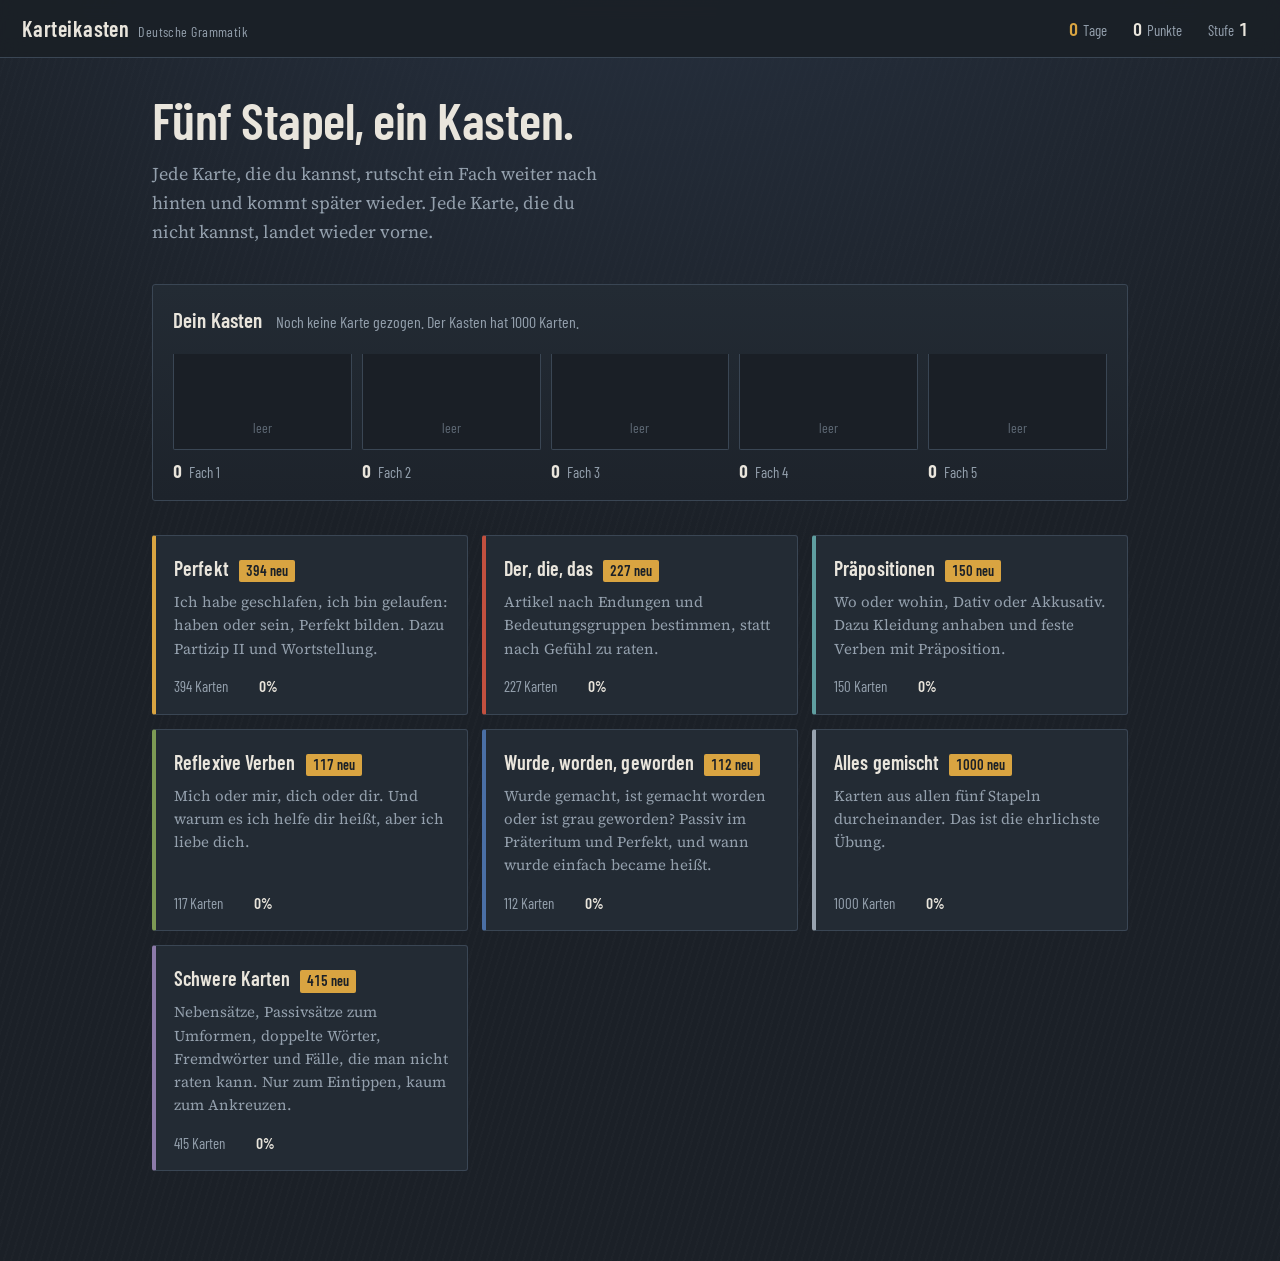
==== index.html @ 1f847bd4 "Notizen zu Karten und Stapeln, Kopfleiste passt auf das Handy" ====
<!DOCTYPE html>
<html lang="de">
<head>
<meta charset="utf-8">
<meta name="viewport" content="width=device-width, initial-scale=1, viewport-fit=cover">
<title>Karteikasten - Deutsche Grammatik üben</title>
<meta name="robots" content="noindex, nofollow">
<meta name="description" content="Perfekt mit haben und sein, der/die/das, Präpositionen und reflexive Verben üben. Mit Karteikasten-System und Fortschritt.">
<link rel="preconnect" href="https://fonts.googleapis.com">
<link rel="preconnect" href="https://fonts.gstatic.com" crossorigin>
<link href="https://fonts.googleapis.com/css2?family=Barlow+Condensed:wght@400;500;600&family=Source+Serif+4:ital,opsz,wght@0,8..60,400;0,8..60,600;1,8..60,400&display=swap" rel="stylesheet">
<style>
:root{
  --schiefer:#1B2027;
  --schiefer-2:#232B34;
  --schiefer-3:#2E3946;
  --linie:#3A4654;
  --kreide:#E9E5DC;
  --kreide-leise:#94A0AD;
  --papier:#F4EFE3;
  --papier-2:#E6DDC9;
  --papier-3:#D6CAB0;
  --tinte:#22262B;
  --tinte-leise:#6E6355;
  --rand:#C2503F;
  --messing:#D9A441;
  --der:#3E7BD6;
  --die:#C8437A;
  --das:#2E9E76;
  --schrift-ui:"Barlow Condensed","Roboto Condensed","Arial Narrow",sans-serif;
  --schrift-text:"Source Serif 4","Iowan Old Style","Georgia",serif;
  --rail:58px;
}
*,*::before,*::after{box-sizing:border-box}
html,body{margin:0;padding:0}
html{-webkit-text-size-adjust:100%}
body{
  background:var(--schiefer);
  background-image:
    radial-gradient(120% 90% at 50% -10%, #273140 0%, transparent 60%),
    repeating-linear-gradient(107deg, rgba(255,255,255,.012) 0 2px, transparent 2px 7px);
  color:var(--kreide);
  font-family:var(--schrift-ui);
  font-size:17px;
  line-height:1.45;
  min-height:100vh;
  min-height:100dvh;
  -webkit-font-smoothing:antialiased;
}
h1,h2,h3{font-weight:600;letter-spacing:.005em;margin:0}
button{font:inherit;color:inherit;background:none;border:none;cursor:pointer}
:focus-visible{outline:2px solid var(--messing);outline-offset:3px;border-radius:2px}
.nur-screenreader{position:absolute;width:1px;height:1px;overflow:hidden;clip:rect(0 0 0 0);white-space:nowrap}

/* ---------- Oberleiste ---------- */
.leiste{
  position:sticky;top:0;z-index:30;
  height:var(--rail);
  display:flex;align-items:center;gap:18px;
  padding:0 22px;
  background:rgba(27,32,39,.92);
  backdrop-filter:blur(10px);
  border-bottom:1px solid var(--linie);
}
.marke{
  font-size:22px;font-weight:600;letter-spacing:.02em;
  display:flex;align-items:baseline;gap:9px;margin-right:auto;
}
.marke b{font-weight:600}
.marke span{font-size:14px;color:var(--kreide-leise);font-weight:400}
.werte{display:flex;align-items:center;gap:6px}
.wert{
  display:flex;align-items:baseline;gap:5px;
  padding:4px 10px;border-radius:2px;
  font-size:15px;color:var(--kreide-leise);
  white-space:nowrap;
}
.wert b{font-size:19px;font-weight:600;color:var(--kreide);font-variant-numeric:tabular-nums}
.wert.flamme b{color:var(--messing)}
.zurueck{
  font-size:16px;color:var(--kreide-leise);padding:6px 10px;border:1px solid var(--linie);border-radius:2px;
}
.zurueck:hover{color:var(--kreide);border-color:var(--kreide-leise)}

/* ---------- Grundraster ---------- */
.buehne{max-width:1020px;margin:0 auto;padding:34px 22px 90px}
[hidden]{display:none !important}

/* ---------- Startseite ---------- */
.aufmacher{margin-bottom:38px;max-width:56ch}
.aufmacher h1{font-size:clamp(34px,5.5vw,52px);line-height:1.04;letter-spacing:-.01em}
.aufmacher p{
  font-family:var(--schrift-text);font-size:18px;line-height:1.6;
  color:var(--kreide-leise);margin:14px 0 0;
}

/* Der Kasten mit fünf Fächern */
.kasten{
  border:1px solid var(--linie);
  border-radius:3px;
  background:linear-gradient(180deg,var(--schiefer-2),#1D232B);
  padding:20px 20px 16px;
  margin-bottom:34px;
}
.kasten-kopf{display:flex;align-items:baseline;gap:14px;flex-wrap:wrap;margin-bottom:18px}
.kasten-kopf h2{font-size:21px}
.kasten-kopf p{margin:0;font-size:16px;color:var(--kreide-leise)}
.kasten-kopf em{font-style:normal;color:var(--messing);font-weight:600}
.faecher{display:grid;grid-template-columns:repeat(5,1fr);gap:10px;align-items:end}
.fach{display:flex;flex-direction:column;gap:8px}
.stapel{
  height:96px;
  display:flex;flex-direction:column;justify-content:flex-end;gap:3px;
  padding:5px 4px;
  background:#1A1F26;
  border:1px solid var(--linie);
  border-top:none;
  border-radius:0 0 2px 2px;
  overflow:hidden;
}
.blatt{height:4px;border-radius:1px;background:var(--papier-3);opacity:.85}
.blatt:first-child{opacity:1;height:5px}
.fach:nth-child(1) .blatt{background:#8C93A0}
.fach:nth-child(2) .blatt{background:#A7A79C}
.fach:nth-child(3) .blatt{background:#C3BCA4}
.fach:nth-child(4) .blatt{background:#DCCFAC}
.fach:nth-child(5) .blatt{background:var(--messing)}
.fach-schild{display:flex;align-items:baseline;gap:7px;font-size:15px;color:var(--kreide-leise)}
.fach-schild b{font-size:18px;color:var(--kreide);font-variant-numeric:tabular-nums}
.fach-leer{font-size:14px;color:#5E6975;text-align:center;padding-bottom:6px}

/* Stapel / Decks */
.stapel-liste{display:grid;grid-template-columns:repeat(auto-fit,minmax(268px,1fr));gap:14px}
.deck{
  position:relative;
  display:flex;flex-direction:column;
  text-align:left;
  padding:18px 18px 16px;
  background:var(--schiefer-2);
  border:1px solid var(--linie);
  border-left:4px solid var(--reiter,var(--kreide-leise));
  border-radius:3px;
  transition:background .12s,border-color .12s;
}
.deck:hover{background:var(--schiefer-3)}
.deck-kopf{display:flex;align-items:baseline;justify-content:space-between;gap:10px}
.deck h3{font-size:20px}
.deck-faellig{
  font-size:14px;font-weight:600;color:var(--schiefer);
  background:var(--messing);border-radius:2px;padding:1px 7px;
  font-variant-numeric:tabular-nums;
}
.deck-faellig.ruhig{background:none;color:var(--kreide-leise);padding:1px 0;font-weight:400}
.deck p{
  margin:7px 0 16px;font-family:var(--schrift-text);font-size:15px;line-height:1.55;
  color:var(--kreide-leise);
}
.deck-fuss{display:flex;align-items:center;gap:11px;margin-top:auto;font-size:15px;color:var(--kreide-leise)}
.balken{flex:1;height:5px;background:#161B21;border-radius:3px;overflow:hidden}
.balken i{display:block;height:100%;background:var(--reiter,var(--messing));border-radius:3px;transition:width .4s ease}
.deck-fuss b{font-variant-numeric:tabular-nums;color:var(--kreide);font-weight:600;min-width:4ch;text-align:right}

/* ---------- Runde: Karte ---------- */
.runde{max-width:760px;margin:0 auto}
.runde-kopf{display:flex;align-items:center;gap:14px;margin-bottom:22px}
.runde-kopf .balken{height:6px}
.runde-zaehler{font-size:16px;color:var(--kreide-leise);font-variant-numeric:tabular-nums;white-space:nowrap}
.kartenfeld{position:relative;padding:6px 0 8px}
.kartenfeld::before,.kartenfeld::after{
  content:"";position:absolute;left:14px;right:14px;
  background:var(--papier-2);border-radius:3px;
}
.kartenfeld::before{top:0;bottom:0;transform:rotate(1.15deg);opacity:.45;
  box-shadow:0 8px 20px rgba(8,11,15,.45)}
.kartenfeld::after{top:0;bottom:0;transform:rotate(-.7deg);opacity:.7;
  box-shadow:0 8px 20px rgba(8,11,15,.4)}

.karte{
  position:relative;z-index:2;
  background:
    linear-gradient(180deg,#F7F3E9,var(--papier) 22%,#EFE9DA);
  color:var(--tinte);
  border-radius:3px;
  padding:30px 32px 28px 40px;
  box-shadow:0 1px 0 #FCFAF4 inset, 0 14px 34px rgba(8,11,15,.55), 0 3px 8px rgba(8,11,15,.4);
  min-height:268px;
  display:flex;flex-direction:column;
}
.karte::before{
  content:"";position:absolute;top:0;bottom:0;left:24px;width:1px;
  background:var(--rand);opacity:.55;
}
.karte-reiter{
  display:flex;align-items:center;gap:9px;
  font-size:14px;color:var(--tinte-leise);
  margin-bottom:16px;
}
.karte-reiter .punkt{width:7px;height:7px;border-radius:50%;background:var(--reiter,var(--tinte-leise))}
.karte-reiter .fach-zeiger{margin-left:auto;font-variant-numeric:tabular-nums}
.schwer-marke{
  font-family:var(--schrift-ui);font-size:11px;letter-spacing:.09em;text-transform:uppercase;
  padding:1px 6px;border:1px solid var(--tinte-leise);border-radius:3px;
  color:var(--tinte-leise);line-height:1.3;
}

.frage{
  font-family:var(--schrift-text);
  font-size:clamp(22px,3.3vw,30px);
  line-height:1.42;
  margin:0 0 6px;
  font-weight:400;
  color:var(--tinte);
}
.frage .luecke{
  display:inline-block;min-width:3.4em;
  border-bottom:2px solid var(--rand);
  margin:0 .12em;vertical-align:baseline;
}
.frage em{font-style:italic;color:#9A4436}
.frage .plus{color:var(--tinte-leise);margin:0 .25em;font-weight:300}
.frage .zusatz{display:block;font-size:.55em;font-style:italic;color:var(--tinte-leise);margin-top:2px}
.anweisung{
  font-size:15px;color:var(--tinte-leise);margin:0 0 20px;
}

/* Antworten */
.antworten{display:flex;flex-wrap:wrap;gap:10px;margin-top:auto}
.antworten.zweispaltig{display:grid;grid-template-columns:repeat(auto-fit,minmax(150px,1fr))}
.wahl{
  position:relative;
  display:flex;align-items:center;gap:10px;
  padding:12px 16px;
  font-family:var(--schrift-text);font-size:19px;
  color:var(--tinte);
  background:#FBF8F0;
  border:1.5px solid var(--papier-3);
  border-radius:2px;
  text-align:left;
  transition:background .11s,border-color .11s,transform .11s;
}
.wahl:hover:not(:disabled){background:#fff;border-color:var(--tinte-leise)}
.wahl:disabled{cursor:default}
.wahl kbd{
  font-family:var(--schrift-ui);font-size:13px;
  color:var(--tinte-leise);background:var(--papier-2);
  border-radius:2px;padding:1px 6px;min-width:19px;text-align:center;
}
.wahl.geschlecht{border-left-width:5px;border-left-color:var(--g)}
.wahl.gewaehlt{border-color:var(--tinte);background:#fff}
.wahl.richtig{border-color:var(--das);background:#E7F4EE}
.wahl.falsch{border-color:var(--rand);background:#F9E9E5}
.wahl .marker{margin-left:auto;font-size:15px;font-weight:600;font-family:var(--schrift-ui)}
.antworten .wahl.geschlecht{border-left-color:var(--g)}
.wahl.richtig .marker{color:#1F7A57}
.wahl.falsch .marker{color:#A63A29}

/* Eingabefeld */
.eingabe-zeile{display:flex;gap:10px;flex-wrap:wrap;margin-top:auto}
.eingabe{
  flex:1;min-width:190px;
  font-family:var(--schrift-text);font-size:21px;
  color:var(--tinte);
  background:#FBF8F0;
  border:1.5px solid var(--papier-3);
  border-bottom:2px solid var(--tinte-leise);
  border-radius:2px;
  padding:11px 14px;
}
.eingabe::placeholder{color:#A9A091}
.eingabe:focus{outline:none;border-color:var(--tinte);background:#fff}
.eingabe.richtig{border-color:var(--das);background:#E7F4EE}
.eingabe.falsch{border-color:var(--rand);background:#F9E9E5}
.umlaute{display:flex;gap:6px;margin-top:12px}
.umlaute button{
  font-family:var(--schrift-text);font-size:17px;
  padding:5px 11px;border:1px solid var(--papier-3);border-radius:2px;
  background:#FBF8F0;color:var(--tinte-leise);
}
.umlaute button:hover{color:var(--tinte);border-color:var(--tinte-leise)}

/* Satzbau */
.bauplatz{
  min-height:62px;
  display:flex;flex-wrap:wrap;gap:8px;align-content:flex-start;
  padding:12px;margin-bottom:14px;
  border:1.5px dashed var(--papier-3);border-radius:2px;
  background:rgba(255,255,255,.4);
}
.bauplatz:empty::before{
  content:"Wörter hier anordnen";color:#A9A091;font-size:15px;font-family:var(--schrift-ui);
}
.vorrat{display:flex;flex-wrap:wrap;gap:8px}
.wortchip{
  font-family:var(--schrift-text);font-size:19px;
  padding:7px 13px;
  background:#FBF8F0;border:1.5px solid var(--papier-3);border-radius:2px;
  color:var(--tinte);
  transition:background .1s,border-color .1s,opacity .1s;
}
.wortchip:hover:not(:disabled){background:#fff;border-color:var(--tinte-leise)}
.wortchip:disabled{opacity:.32;cursor:default}
.bauplatz .wortchip{background:#fff;border-color:var(--tinte-leise)}

/* Rückmeldung */
.rueckmeldung{
  margin-top:16px;padding-top:16px;
  border-top:1px solid var(--papier-3);
}
.rueckmeldung h3{
  font-size:20px;letter-spacing:.01em;margin-bottom:6px;
  display:flex;align-items:center;gap:9px;
}
.rueckmeldung.ja h3{color:#1F7A57}
.rueckmeldung.nein h3{color:#A63A29}
.rueckmeldung p{
  margin:0;font-family:var(--schrift-text);font-size:16px;line-height:1.6;color:#4A4237;
}
.rueckmeldung p+p{margin-top:7px}
.rueckmeldung .loesung{font-size:19px;color:var(--tinte)}
.rueckmeldung .loesung b{font-weight:600;box-shadow:inset 0 -.4em 0 rgba(217,164,65,.35)}
.regel{
  margin-top:12px;padding:11px 14px;
  background:rgba(217,164,65,.14);
  border-left:3px solid var(--messing);
  border-radius:0 2px 2px 0;
  font-family:var(--schrift-text);font-size:15.5px;line-height:1.55;color:#4A4237;
}
.regel b{font-weight:600;color:var(--tinte)}

.karte-fuss{
  display:flex;align-items:center;gap:12px;flex-wrap:wrap;
  margin-top:22px;
}
.knopf{
  padding:11px 22px;border-radius:2px;
  font-size:18px;font-weight:500;letter-spacing:.01em;
  background:var(--tinte);color:var(--papier);
  transition:background .12s;
}
.knopf:hover{background:#3A4048}
.knopf.hell{background:var(--messing);color:#221B0C}
.knopf.hell:hover{background:#E8B554}
.knopf.leise{background:none;color:var(--tinte-leise);border:1px solid var(--papier-3)}
.knopf.leise:hover{background:#FBF8F0;color:var(--tinte)}
.knopf.gross{font-size:19px;padding:13px 26px}
.tastenhinweis{font-size:14px;color:var(--tinte-leise);margin-left:auto}
.tastenhinweis kbd{background:var(--papier-2);border-radius:2px;padding:1px 6px;font-family:var(--schrift-ui)}
@media (max-width:560px){.tastenhinweis{display:none}}

/* Rundenbilanz */
.bilanz{text-align:left}
.bilanz .zahl{
  font-size:clamp(54px,11vw,86px);line-height:.95;font-weight:600;
  font-variant-numeric:tabular-nums;color:var(--tinte);
}
.bilanz .zahl small{font-size:.34em;color:var(--tinte-leise);font-weight:400;margin-left:6px}
.bilanz-zeilen{margin:20px 0 0;padding:0;list-style:none;font-size:16px}
.bilanz-zeilen li{
  display:flex;justify-content:space-between;gap:12px;
  padding:8px 0;border-bottom:1px solid var(--papier-2);color:var(--tinte-leise);
}
.bilanz-zeilen b{color:var(--tinte);font-variant-numeric:tabular-nums;font-weight:600}

/* ---------- Fortschritt ---------- */
.abschnitt{margin-bottom:38px}
.abschnitt>h2{
  font-size:22px;margin-bottom:4px;
}
.abschnitt>p.unter{
  margin:0 0 18px;font-size:16px;color:var(--kreide-leise);font-family:var(--schrift-text);
}
.thema-liste{display:flex;flex-direction:column;gap:2px}
.thema{
  display:grid;grid-template-columns:1fr 2fr auto;align-items:center;gap:16px;
  padding:14px 2px;border-bottom:1px solid var(--linie);
}
.thema-name{font-size:18px;display:flex;align-items:center;gap:9px}
.thema-name .punkt{width:8px;height:8px;border-radius:50%;background:var(--reiter)}
.thema-zahl{font-size:15px;color:var(--kreide-leise);font-variant-numeric:tabular-nums;text-align:right;white-space:nowrap}
.thema-zahl b{color:var(--kreide);font-size:18px;font-weight:600}
@media (max-width:640px){
  .thema{grid-template-columns:1fr auto;gap:8px 12px}
  .thema .balken{grid-column:1/-1;order:3}
}

.kalender{display:flex;gap:4px;flex-wrap:wrap;max-width:540px}
.woche{display:flex;flex-direction:column;gap:4px}
.tag{
  width:15px;height:15px;border-radius:2px;
  background:#20262E;border:1px solid #2B333D;
}
.tag.s1{background:#5C4A24;border-color:#6B5729}
.tag.s2{background:#9C7B2F;border-color:#AD8934}
.tag.s3{background:var(--messing);border-color:#E4B355}
.tag.heute{box-shadow:0 0 0 2px var(--kreide)}
.kalender-legende{display:flex;align-items:center;gap:8px;margin-top:14px;font-size:14px;color:var(--kreide-leise)}
.kalender-legende .tag{width:12px;height:12px}

.abzeichen{display:grid;grid-template-columns:repeat(auto-fill,minmax(210px,1fr));gap:12px}
.abzeichen article{
  padding:14px 16px;border:1px solid var(--linie);border-radius:3px;
  background:var(--schiefer-2);opacity:.4;
}
.abzeichen article.hat{opacity:1;border-color:var(--messing);background:rgba(217,164,65,.09)}
.abzeichen h3{font-size:17px;margin-bottom:3px}
.abzeichen article.hat h3{color:var(--messing)}
.abzeichen p{margin:0;font-size:15px;color:var(--kreide-leise);font-family:var(--schrift-text);line-height:1.5}

.werkzeuge{display:flex;gap:10px;flex-wrap:wrap}
.dunkelknopf{
  padding:10px 18px;border:1px solid var(--linie);border-radius:2px;
  font-size:17px;color:var(--kreide-leise);background:var(--schiefer-2);
  transition:color .12s,border-color .12s;
}
.dunkelknopf:hover{color:var(--kreide);border-color:var(--kreide-leise)}
.dunkelknopf.warnung:hover{color:#E98776;border-color:#8C4437}
.hinweiszeile{margin:12px 0 0;font-size:15px;color:var(--kreide-leise);font-family:var(--schrift-text)}
.hinweiszeile[data-ton="gut"]{color:var(--messing)}

/* Aufsteiger-Meldung */
.meldung{
  position:fixed;left:50%;bottom:26px;transform:translateX(-50%);
  z-index:50;
  display:flex;align-items:center;gap:12px;
  padding:12px 20px;
  background:var(--messing);color:#221B0C;
  border-radius:3px;font-size:17px;font-weight:500;
  box-shadow:0 10px 30px rgba(0,0,0,.5);
  animation:auftauchen .28s cubic-bezier(.2,.9,.3,1.2);
  max-width:calc(100vw - 32px);
}
@keyframes auftauchen{from{opacity:0;transform:translate(-50%,14px)}to{opacity:1;transform:translate(-50%,0)}}

/* Bewegung der Karte */
@keyframes karte-rein{
  from{opacity:0;transform:translateY(16px) rotate(-.8deg)}
  to{opacity:1;transform:none}
}
@keyframes karte-raus{
  to{opacity:0;transform:translateX(-46px) rotate(-2.2deg)}
}
.karte.rein{animation:karte-rein .26s cubic-bezier(.2,.85,.3,1)}
.karte.raus{animation:karte-raus .17s ease-in forwards}

@media (prefers-reduced-motion:reduce){
  *,*::before,*::after{animation-duration:.001ms !important;transition-duration:.001ms !important}
}
/* ---------- Notizen ---------- */
.notiz-block{margin-top:12px}
.notiz-label{display:block;font-size:14px;color:var(--tinte-leise);margin-bottom:5px}
.notiz{
  display:block;width:100%;
  font-family:var(--schrift-text);font-size:17px;line-height:1.45;
  color:var(--tinte);background:#FBF8F0;
  border:1.5px solid var(--papier-3);border-radius:2px;
  padding:9px 12px;resize:vertical;
}
.notiz::placeholder{color:#A9A091}
.notiz:focus{outline:none;border-color:var(--tinte);background:#fff}
.notiz.dunkel{background:var(--schiefer);color:var(--kreide);border-color:var(--linie)}
.notiz.dunkel::placeholder{color:var(--kreide-leise);opacity:.75}
.notiz.dunkel:focus{border-color:var(--kreide-leise);background:var(--schiefer)}
.notiz-liste{display:flex;flex-direction:column;gap:10px}
.notiz-eintrag{
  padding:12px 14px;border:1px solid var(--linie);border-left:4px solid var(--reiter);
  border-radius:3px;background:var(--schiefer-2);
}
.notiz-eintrag .thema-name{margin-bottom:8px}
.notiz-frage{font-family:var(--schrift-text);font-size:17px;line-height:1.45;margin-bottom:8px}
.notiz-frage .plus,.notiz-frage .zusatz{color:var(--kreide-leise)}
.notiz-frage .zusatz{display:inline;font-size:inherit;margin-left:.3em}
.notiz-titel{font-size:17px;margin:20px 0 8px}

@media (pointer:coarse){
  .knopf:focus-visible{outline:none}
}

@media (max-width:620px){
  :root{--rail:52px}
  .leiste{height:auto;min-height:var(--rail);flex-wrap:wrap;gap:4px 12px;padding:6px 12px}
  .marke{font-size:20px}
  .werte{margin-left:auto;gap:2px}
  .zurueck{white-space:nowrap;font-size:14px;padding:5px 8px}
  .buehne{padding:24px 15px 80px}
  .karte{padding:24px 20px 24px 30px}
  .karte::before{left:17px}
  .marke span{display:none}
  .wert{padding:4px 6px;font-size:14px}
  .faecher{gap:6px}
  .stapel{height:74px}
  .fach-schild{font-size:13px;flex-direction:column;align-items:flex-start;gap:0}
}
</style>
</head>
<body>

<header class="leiste">
  <div class="marke"><b>Karteikasten</b><span>Deutsche Grammatik</span></div>
  <div class="werte" id="werte">
    <button class="zurueck" id="knopf-zurueck" hidden>Runde beenden</button>
    <div class="wert flamme" title="Tage in Folge geübt"><b id="w-streak">0</b><span id="w-streak-wort">Tage</span></div>
    <div class="wert" title="Gesammelte Punkte"><b id="w-xp">0</b>Punkte</div>
    <button class="wert" id="knopf-fortschritt" title="Fortschritt ansehen">Stufe <b id="w-stufe">1</b></button>
  </div>
</header>

<main class="buehne">

<!-- ============ Startseite ============ -->
<section id="s-start">
  <div class="aufmacher">
    <h1 id="gruss">Fünf Stapel, ein Kasten.</h1>
    <p id="gruss-text">Jede Karte, die du kannst, rutscht ein Fach weiter nach hinten und kommt später wieder. Jede Karte, die du nicht kannst, landet wieder vorne.</p>
  </div>

  <div class="kasten">
    <div class="kasten-kopf">
      <h2>Dein Kasten</h2>
      <p id="kasten-lage">Noch keine Karte gezogen.</p>
    </div>
    <div class="faecher" id="faecher"></div>
  </div>

  <h2 class="nur-screenreader">Stapel wählen</h2>
  <div class="stapel-liste" id="stapel-liste"></div>
</section>

<!-- ============ Runde ============ -->
<section id="s-runde" hidden>
  <div class="runde">
    <div class="runde-kopf">
      <div class="balken"><i id="runde-balken" style="width:0%"></i></div>
      <div class="runde-zaehler" id="runde-zaehler">1 von 16</div>
    </div>
    <div class="kartenfeld">
      <article class="karte" id="karte" aria-live="polite"></article>
    </div>
  </div>
</section>

<!-- ============ Fortschritt ============ -->
<section id="s-fortschritt" hidden>
  <div class="aufmacher">
    <h1>Fortschritt</h1>
  </div>

  <div class="abschnitt">
    <h2>Stapel</h2>
    <p class="unter">Beherrscht heißt: die Karte liegt in Fach 4 oder 5.</p>
    <div class="thema-liste" id="f-themen"></div>
  </div>

  <div class="abschnitt">
    <h2>Die letzten acht Wochen</h2>
    <p class="unter">Ein Kästchen pro Tag. Je heller, desto mehr Karten.</p>
    <div class="kalender" id="f-kalender"></div>
    <div class="kalender-legende">
      <span>wenig</span>
      <span class="tag"></span><span class="tag s1"></span><span class="tag s2"></span><span class="tag s3"></span>
      <span>viel</span>
    </div>
  </div>

  <div class="abschnitt">
    <h2>Abzeichen</h2>
    <p class="unter" id="f-abzeichen-zahl"></p>
    <div class="abzeichen" id="f-abzeichen"></div>
  </div>

  <div class="abschnitt">
    <h2>Notizen</h2>
    <p class="unter">Zu jedem Stapel eine Notiz. Darunter alle Karten, zu denen du dir etwas aufgeschrieben hast.</p>
    <div class="notiz-liste" id="f-thema-notizen"></div>
    <h3 class="notiz-titel">Karten mit Notizen</h3>
    <p class="unter" id="f-karten-notizen-leer" hidden>Noch keine. Nach einer Antwort kannst du auf der Karte eine Notiz schreiben.</p>
    <div class="notiz-liste" id="f-karten-notizen"></div>
  </div>

  <div class="abschnitt">
    <h2>Daten</h2>
    <p class="unter">Dein Fortschritt liegt nur in diesem Browser. Sichere ihn als Datei, wenn du das Gerät wechselst. Am Handy öffnet sich dafür das Teilen-Menü: dort „In Dateien sichern“ wählen oder die Datei direkt an jemanden schicken.</p>
    <div class="werkzeuge">
      <button class="dunkelknopf" id="k-export">Fortschritt sichern</button>
      <button class="dunkelknopf" id="k-import">Fortschritt laden</button>
      <button class="dunkelknopf warnung" id="k-reset">Alles zurücksetzen</button>
      <input type="file" id="datei-eingabe" accept=".json,application/json" hidden>
    </div>
    <p class="hinweiszeile" id="daten-hinweis" hidden></p>
  </div>
</section>

</main>
<script>
"use strict";

/* =====================================================================
   Inhalt
   ===================================================================== */

/* Perfekt: [Infinitiv, Partizip II, h|s, Person, Satz mit % für das Hilfsverb,
             1 = auch das Partizip abfragen, Hinweis] */
const D_PERFEKT = [
["gehen","gegangen","s","ich","Ich % gestern früh nach Hause gegangen.",1,"gehen zeigt eine Bewegung von A nach B - deshalb sein."],
["laufen","gelaufen","s","ich","Ich % heute zehn Kilometer gelaufen.",1,"Bewegung mit Ziel oder Strecke: sein."],
["fahren","gefahren","s","wir","Wir % mit dem Zug nach Hamburg gefahren.",1,"Ohne Objekt: sein."],
["fahren","gefahren","h","er","Er % den neuen Wagen zum ersten Mal gefahren.",0,"Mit Akkusativobjekt (den Wagen) wird fahren zu haben. Dasselbe gilt für fliegen und schwimmen."],
["fliegen","geflogen","s","sie","Sie % im Juli nach Kanada geflogen.",1,""],
["kommen","gekommen","s","du","Du % viel zu spät gekommen.",1,""],
["ankommen","angekommen","s","er","Der Zug % pünktlich angekommen.",1,""],
["reisen","gereist","s","wir","Wir % im Sommer durch Italien gereist.",0,""],
["schwimmen","geschwommen","s","ich","Ich % jeden Morgen im See geschwommen.",1,""],
["steigen","gestiegen","s","er","Der Preis % schon wieder gestiegen.",1,"Auch ohne echte Bewegung: steigen heißt Zustandswechsel."],
["einsteigen","eingestiegen","s","wir","Wir % vorne eingestiegen.",0,""],
["aussteigen","ausgestiegen","s","ihr","Ihr % eine Station zu früh ausgestiegen.",0,""],
["umsteigen","umgestiegen","s","ich","Ich % in München umgestiegen.",0,""],
["springen","gesprungen","s","er","Er % vom Zehnmeterbrett gesprungen.",1,""],
["rennen","gerannt","s","ich","Ich % bis zur Haltestelle gerannt.",1,"Gemischtes Verb: Vokalwechsel plus -t am Ende."],
["wandern","gewandert","s","wir","Wir % am Wochenende in den Bergen gewandert.",0,""],
["klettern","geklettert","s","sie","Die Kinder % auf den Baum geklettert.",0,""],
["fallen","gefallen","s","er","Das Glas % vom Tisch gefallen.",1,""],
["aufstehen","aufgestanden","s","ich","Ich % heute um sechs aufgestanden.",1,"Zustandswechsel: vom Liegen zum Stehen."],
["einschlafen","eingeschlafen","s","er","Er % vor dem Fernseher eingeschlafen.",1,"Zustandswechsel - aber schlafen allein nimmt haben."],
["aufwachen","aufgewacht","s","ich","Ich % mitten in der Nacht aufgewacht.",0,""],
["wachsen","gewachsen","s","du","Du % im letzten Jahr enorm gewachsen.",1,""],
["sterben","gestorben","s","er","Sein Großvater % im Winter gestorben.",1,""],
["werden","geworden","s","sie","Sie % Ärztin geworden.",1,"werden heißt Zustandswechsel und nimmt immer sein."],
["bleiben","geblieben","s","wir","Wir % noch eine Stunde geblieben.",1,"bleiben ist keine Bewegung, nimmt aber trotzdem sein. Merk dir sein, bleiben, werden als Dreiergruppe."],
["sein","gewesen","s","ich","Ich % noch nie in Wien gewesen.",1,"sein, bleiben, werden: alle drei mit sein."],
["passieren","passiert","s","er","Auf der Autobahn % ein Unfall passiert.",0,"passieren, geschehen, gelingen: Dinge, die von selbst geschehen, nehmen sein."],
["geschehen","geschehen","s","er","Hier % etwas Merkwürdiges geschehen.",1,""],
["gelingen","gelungen","s","er","Der Kuchen % dir wirklich gut gelungen.",1,""],
["begegnen","begegnet","s","ich","Ich % ihm zufällig in der Stadt begegnet.",0,"begegnen nimmt sein und dazu den Dativ: jemandem begegnen."],
["folgen","gefolgt","s","wir","Wir % dem Wegweiser gefolgt.",0,"folgen nimmt sein und den Dativ."],
["umziehen","umgezogen","s","sie","Sie % letzte Woche nach Berlin umgezogen.",1,""],
["verschwinden","verschwunden","s","er","Mein Schlüssel % spurlos verschwunden.",1,""],
["abfahren","abgefahren","s","er","Der Bus % ohne uns abgefahren.",0,""],
["zurückkommen","zurückgekommen","s","ihr","Ihr % viel zu spät zurückgekommen.",0,""],
["spazieren gehen","spazieren gegangen","s","wir","Wir % nach dem Essen spazieren gegangen.",0,""],
["einziehen","eingezogen","s","ich","Ich % im Mai in die neue Wohnung eingezogen.",0,""],
["aufwachsen","aufgewachsen","s","er","Er % auf dem Land aufgewachsen.",1,""],
["gewinnen","gewonnen","h","wir","Wir % das Spiel gewonnen.",1,"Es gibt ein Objekt (das Spiel), also haben."],
["verlieren","verloren","h","ich","Ich % meinen Schlüssel verloren.",1,""],
["essen","gegessen","h","du","Du % schon wieder nichts gegessen.",1,"Doppeltes ge-: ge-gessen."],
["trinken","getrunken","h","wir","Wir % den ganzen Abend Tee getrunken.",1,""],
["lesen","gelesen","h","ich","Ich % das Buch in zwei Tagen gelesen.",1,""],
["schreiben","geschrieben","h","er","Er % ihr einen langen Brief geschrieben.",1,""],
["sehen","gesehen","h","ihr","Ihr % den Film schon gesehen.",1,""],
["sprechen","gesprochen","h","ich","Ich % gestern mit deiner Chefin gesprochen.",1,""],
["denken","gedacht","h","ich","Ich % den ganzen Tag an dich gedacht.",1,"Gemischt: denken, bringen, kennen, wissen enden auf -t, wechseln aber den Stamm."],
["bringen","gebracht","h","sie","Sie % uns den Kuchen gebracht.",1,""],
["kennen","gekannt","h","ich","Ich % ihn schon lange gekannt.",1,""],
["wissen","gewusst","h","du","Du % das die ganze Zeit gewusst.",1,""],
["finden","gefunden","h","wir","Wir % endlich eine Wohnung gefunden.",1,""],
["nehmen","genommen","h","er","Er % den falschen Bus genommen.",1,""],
["geben","gegeben","h","ich","Ich % ihm meine Nummer gegeben.",1,""],
["helfen","geholfen","h","ihr","Ihr % mir sehr geholfen.",1,""],
["treffen","getroffen","h","ich","Ich % sie zufällig im Café getroffen.",1,""],
["singen","gesungen","h","wir","Wir % den ganzen Weg gesungen.",1,""],
["tanzen","getanzt","h","sie","Sie % die ganze Nacht getanzt.",0,"Ohne Ziel: haben. Mit Ziel ginge sein: Sie ist durch den Saal getanzt."],
["schlafen","geschlafen","h","ich","Ich % nur vier Stunden geschlafen.",1,"Schlafen ist ein Zustand, kein Wechsel - deshalb haben. Aber: einschlafen mit sein."],
["sitzen","gesessen","h","wir","Wir % zwei Stunden im Wartezimmer gesessen.",1,"sitzen, liegen, stehen sind Zustände und nehmen im Standarddeutsch Deutschlands haben. In Österreich und Süddeutschland ist ich bin gesessen ebenfalls richtig."],
["liegen","gelegen","h","er","Er % den ganzen Sonntag auf dem Sofa gelegen.",1,"sitzen, liegen, stehen sind Zustände und nehmen im Standarddeutsch Deutschlands haben. In Österreich und Süddeutschland ist ich bin gesessen ebenfalls richtig."],
["stehen","gestanden","h","ich","Ich % eine Ewigkeit in der Schlange gestanden.",1,"sitzen, liegen, stehen sind Zustände und nehmen im Standarddeutsch Deutschlands haben. In Österreich und Süddeutschland ist ich bin gesessen ebenfalls richtig."],
["warten","gewartet","h","du","Du % lange auf mich gewartet.",0,""],
["anrufen","angerufen","h","sie","Sie % heute schon dreimal angerufen.",1,""],
["vergessen","vergessen","h","ich","Ich % deinen Geburtstag vergessen.",1,"Verben mit ver-, be-, ent-, er-, zer- bekommen kein ge-."],
["verstehen","verstanden","h","ihr","Ihr % die Aufgabe nicht verstanden.",1,""],
["beginnen","begonnen","h","er","Der Kurs % pünktlich begonnen.",1,""],
["anfangen","angefangen","h","wir","Wir % gestern mit dem Projekt angefangen.",1,""],
["studieren","studiert","h","sie","Sie % in Leipzig Medizin studiert.",0,"Verben auf -ieren bekommen kein ge-."],
["telefonieren","telefoniert","h","ich","Ich % eine Stunde mit ihr telefoniert.",0,"Kein ge- bei -ieren."],
["bezahlen","bezahlt","h","ich","Ich % die Rechnung schon bezahlt.",0,""],
["besuchen","besucht","h","wir","Wir % am Sonntag meine Eltern besucht.",0,""],
["tragen","getragen","h","er","Er % den schweren Koffer allein getragen.",1,""],
["waschen","gewaschen","h","ich","Ich % das Auto am Samstag gewaschen.",1,""],
["aufräumen","aufgeräumt","h","du","Du % dein Zimmer nie aufgeräumt.",0,"Bei trennbaren Verben steht ge- in der Mitte: auf-ge-räumt."],
["einkaufen","eingekauft","h","ich","Ich % heute Morgen schon eingekauft.",0,""],
["fernsehen","ferngesehen","h","wir","Wir % den ganzen Abend ferngesehen.",0,""],
["arbeiten","gearbeitet","h","sie","Sie % zehn Jahre in derselben Firma gearbeitet.",0,""],
["verlassen","verlassen","h","er","Er % das Haus um sieben verlassen.",1,""],
["ziehen","gezogen","h","ich","Ich % fest an der Tür gezogen.",1,""],
["schließen","geschlossen","h","du","Du % das Fenster nicht geschlossen.",1,""],
["mitnehmen","mitgenommen","h","sie","Sie % den Regenschirm nicht mitgenommen.",1,""],
["verkaufen","verkauft","h","wir","Wir % das alte Auto verkauft.",0,""],
["erklären","erklärt","h","er","Er % mir den Weg zweimal erklärt.",0,""]
];

/* Satzbau-Aufgaben: [richtige Lösung, weitere gültige Lösungen, Hinweis] */
const D_SATZBAU = [
["Ich habe gestern einen Film gesehen.",["Gestern habe ich einen Film gesehen."],"Das Partizip steht ganz am Ende, das Hilfsverb an Position zwei."],
["Wir sind am Wochenende nach München gefahren.",["Am Wochenende sind wir nach München gefahren."],"Zeit vor Ort: am Wochenende, dann nach München."],
["Er ist heute Morgen sehr früh aufgestanden.",["Heute Morgen ist er sehr früh aufgestanden."],""],
["Sie hat mir das Buch zum Geburtstag geschenkt.",[],"Dativ vor Akkusativ: mir vor das Buch."],
["Hast du den Schlüssel schon gefunden?",[],"In der Frage steht das Hilfsverb ganz vorne."],
["Ich bin noch nie in Italien gewesen.",[],""],
["Wir haben das Spiel leider verloren.",["Leider haben wir das Spiel verloren."],""],
["Bist du mit dem Fahrrad gekommen?",[],""]
];

/* Regeln für der/die/das */
const REGELN = {
tag:"Wochentage, Monate und Jahreszeiten sind <b>maskulin</b>: der Montag, der Januar, der Sommer.",
wetter:"Himmelsrichtungen und Wetterwörter sind <b>maskulin</b>: der Norden, der Regen, der Wind.",
er:"Nomen auf <b>-er</b>, die eine Person oder ein Gerät bezeichnen, sind maskulin: der Lehrer, der Computer.",
el:"Viele Geräte und Gegenstände auf <b>-el</b> sind maskulin: der Löffel, der Schlüssel.",
ling:"Nomen auf <b>-ling</b> sind maskulin: der Frühling, der Schmetterling.",
ismus:"Nomen auf <b>-ismus</b> sind maskulin: der Kapitalismus, der Tourismus.",
or:"Nomen auf <b>-or</b> sind maskulin: der Motor, der Doktor.",
ant:"Personenbezeichnungen auf <b>-ant, -ent, -ist</b> sind maskulin: der Student, der Polizist.",
en:"Nomen auf <b>-en</b>, die nicht aus einem Verb kommen, sind meist maskulin: der Garten, der Wagen.",
ig:"Nomen auf <b>-ig</b> und <b>-ich</b> sind maskulin: der Honig, der Teppich.",
stamm:"Nomen, die einfach der Verbstamm ohne Endung sind, sind maskulin: der Sprung, der Schlaf, der Beginn.",
alkohol:"Alkoholische Getränke sind maskulin: der Wein, der Schnaps. Eine Ausnahme: <b>das Bier</b>.",
ausnr:"Endet auf -e, ist aber trotzdem <b>maskulin</b>. Das musst du einzeln merken.",
ung:"Nomen auf <b>-ung</b> sind feminin. Ohne Ausnahme.",
heit:"Nomen auf <b>-heit</b> und <b>-keit</b> sind feminin: die Freiheit, die Möglichkeit.",
schaft:"Nomen auf <b>-schaft</b> sind feminin: die Freundschaft, die Mannschaft.",
ion:"Nomen auf <b>-ion</b> sind feminin: die Nation, die Information.",
taet:"Nomen auf <b>-tät</b> sind feminin: die Universität, die Qualität.",
ik:"Nomen auf <b>-ik</b> sind feminin: die Musik, die Politik.",
ur:"Nomen auf <b>-ur</b> sind feminin: die Natur, die Kultur.",
enz:"Nomen auf <b>-anz</b> und <b>-enz</b> sind feminin: die Distanz, die Konferenz.",
ei:"Nomen auf <b>-ei</b> sind feminin: die Bäckerei, die Polizei.",
in:"Die Endung <b>-in</b> macht die weibliche Form: die Lehrerin, die Ärztin.",
e:"Nomen auf <b>-e</b> sind zu etwa 90 % feminin: die Blume, die Lampe, die Straße.",
baum:"Bäume und Blumen sind feminin: die Tanne, die Eiche, die Rose. Aber: der Baum.",
ausner:"Endet auf -er, ist aber <b>feminin</b>. Eine Ausnahme zum Muster.",
merk:"Hier hilft kein Muster - dieses Wort lernst du einzeln.",
chen:"<b>-chen</b> und <b>-lein</b> machen jedes Wort zum Neutrum, auch Menschen: das Mädchen.",
ment:"Nomen auf <b>-ment</b> sind neutrum: das Dokument, das Instrument.",
um:"Nomen auf <b>-um</b> sind neutrum: das Museum, das Zentrum, das Datum.",
ma:"Nomen auf <b>-ma</b> sind neutrum: das Thema, das Klima.",
o:"Fremdwörter auf <b>-o</b> sind neutrum: das Auto, das Kino, das Büro.",
ge:"Sammelbegriffe mit der Vorsilbe <b>Ge-</b> sind neutrum: das Gemüse, das Gebäude.",
verbnomen:"Ein Verb, das als Nomen benutzt wird, ist immer neutrum: das Essen, das Leben, das Lernen.",
farbe:"Farben und Sprachen als Nomen sind neutrum: das Blau, das Deutsch.",
metall:"Metalle und Stoffe sind neutrum: das Gold, das Silber, das Holz.",
jung:"Junge Lebewesen sind neutrum: das Kind, das Baby, das Kalb.",
nis:"Nomen auf <b>-nis</b> sind meist neutrum: das Ergebnis, das Zeugnis.",
tum:"Nomen auf <b>-tum</b> sind neutrum: das Eigentum, das Wachstum.",
ausnes:"Endet auf -er, ist aber <b>neutrum</b>. Merk dir die Dreiergruppe: das Wasser, das Fenster, das Messer.",
zusammen:"Bei zusammengesetzten Nomen bestimmt das <b>letzte Wort</b> den Artikel: die Haustür wie die Tür, der Handschuh wie der Schuh.",
homonym:"Dieses Wort gibt es <b>doppelt</b>, mit anderem Artikel und anderer Bedeutung. Hier hilft nur der Zusammenhang.",
land:"Die meisten Länder stehen ohne Artikel. Ein paar haben einen festen Artikel: <b>die</b> Schweiz, <b>die</b> Türkei, <b>die</b> Ukraine, <b>der</b> Iran, <b>der</b> Irak, <b>der</b> Libanon, <b>der</b> Vatikan.",
fluss:"Flüsse im deutschen Sprachraum sind meist <b>feminin</b>: die Donau, die Elbe, die Mur. Ausnahmen: der Rhein, der Main, der Inn, der Neckar. Flüsse außerhalb sind oft maskulin: der Nil, der Amazonas.",
fremd:"Fremdwörter halten sich oft nicht an die Endungsregeln. Den Artikel muss man einzeln lernen.",
eng:"Englische Wörter bekommen meist den Artikel des deutschen Wortes mit derselben Bedeutung.",
mut:"<b>der Mut</b>, aber die Anmut, die Demut, die Großmut, die Wehmut sind feminin. Der Hochmut, der Übermut und der Unmut bleiben maskulin.",
teil:"<b>der Teil</b> für einen Anteil an etwas: der Vorteil, der Nachteil, der Bestandteil. <b>das Teil</b> für ein einzelnes Stück: das Ersatzteil, das Einzelteil. Und immer: das Gegenteil.",
ausnnis:"Nomen auf -nis sind meist neutrum, aber eine Handvoll ist <b>feminin</b>: die Erlaubnis, die Kenntnis, die Erkenntnis, die Finsternis.",
ausnwetter:"Wetterwörter sind meist maskulin, aber das Wort <b>Wetter</b> selbst ist neutrum: das Wetter, das Gewitter, das Unwetter.",
ausnen:"Endet auf -en, ist aber <b>neutrum</b>: das Kissen, das Wesen, das Zeichen, das Becken.",
ausne:"Endet auf -e, ist aber <b>neutrum</b>: das Ende, das Auge, das Interesse.",
merkr:"Dafür gibt es keine Regel. <b>Maskulin</b>, einzeln merken.",
merke:"Dafür gibt es keine Regel. <b>Feminin</b>, einzeln merken.",
merks:"Dafür gibt es keine Regel. <b>Neutrum</b>, einzeln merken.",
plural:"Das Wort gibt es nur im <b>Plural</b>, darum steht immer <b>die</b>: die Niederlande, die USA, die Ferien, die Leute, die Eltern."
};

/* Artikel: [Nomen, r|e|s, Regelschlüssel, Zusatz] */
const D_ARTIKEL = [
["Montag","r","tag",""],["Januar","r","tag",""],["Sommer","r","tag",""],["Dienstag","r","tag",""],["Winter","r","tag",""],
["Norden","r","wetter",""],["Regen","r","wetter",""],["Wind","r","wetter",""],["Schnee","r","wetter",""],["Nebel","r","wetter",""],["Süden","r","wetter",""],
["Computer","r","er",""],["Fernseher","r","er",""],["Lehrer","r","er",""],["Kühlschrank","r","merk",""],
["Löffel","r","el",""],["Schlüssel","r","el",""],["Apfel","r","el",""],
["Frühling","r","ling",""],["Schmetterling","r","ling",""],
["Kapitalismus","r","ismus",""],["Motor","r","or",""],["Doktor","r","or",""],
["Student","r","ant",""],["Polizist","r","ant",""],["Elefant","r","ant",""],
["Garten","r","en",""],["Wagen","r","en",""],
["Honig","r","ig",""],["Teppich","r","ig",""],
["Sprung","r","stamm",""],["Schlaf","r","stamm",""],["Beginn","r","stamm",""],["Besuch","r","stamm",""],["Verkauf","r","stamm",""],
["Wein","r","alkohol",""],
["Käse","r","ausnr","Stell dir die Dreiergruppe vor: der Käse, der Name, der Junge."],
["Junge","r","ausnr",""],["Name","r","ausnr",""],
["Zeitung","e","ung",""],["Wohnung","e","ung",""],["Rechnung","e","ung",""],["Meinung","e","ung",""],["Übung","e","ung",""],["Erfahrung","e","ung",""],
["Freiheit","e","heit",""],["Krankheit","e","heit",""],["Gesundheit","e","heit",""],["Möglichkeit","e","heit",""],["Schwierigkeit","e","heit",""],
["Freundschaft","e","schaft",""],["Mannschaft","e","schaft",""],["Wissenschaft","e","schaft",""],
["Nation","e","ion",""],["Information","e","ion",""],["Situation","e","ion",""],["Wohnungsbesichtigung","e","ung","Bei zusammengesetzten Wörtern zählt immer das letzte Wort."],
["Universität","e","taet",""],["Qualität","e","taet",""],
["Musik","e","ik",""],["Politik","e","ik",""],
["Natur","e","ur",""],["Kultur","e","ur",""],
["Distanz","e","enz",""],["Konferenz","e","enz",""],
["Bäckerei","e","ei",""],["Polizei","e","ei",""],
["Lehrerin","e","in",""],
["Blume","e","e",""],["Lampe","e","e",""],["Straße","e","e",""],["Sprache","e","e",""],["Frage","e","e",""],["Katze","e","e",""],["Hilfe","e","e",""],
["Tanne","e","baum",""],["Eiche","e","baum",""],["Rose","e","baum",""],
["Butter","e","ausner",""],
["Zeit","e","merk",""],["Arbeit","e","merk",""],["Antwort","e","merk",""],
["Mädchen","s","chen","Nicht die - die Endung ist stärker als die Bedeutung."],
["Brötchen","s","chen",""],["Märchen","s","chen",""],["Fräulein","s","chen",""],
["Dokument","s","ment",""],["Instrument","s","ment",""],
["Museum","s","um",""],["Zentrum","s","um",""],["Datum","s","um",""],
["Thema","s","ma",""],["Klima","s","ma",""],
["Auto","s","o",""],["Büro","s","o",""],["Kino","s","o",""],["Foto","s","o",""],["Radio","s","o",""],
["Gebäude","s","ge",""],["Gespräch","s","ge",""],["Gemüse","s","ge",""],["Geschenk","s","ge",""],
["Essen","s","verbnomen",""],["Leben","s","verbnomen",""],["Lernen","s","verbnomen",""],
["Blau","s","farbe",""],["Deutsch","s","farbe",""],
["Gold","s","metall",""],["Silber","s","metall",""],
["Kind","s","jung",""],["Baby","s","jung",""],
["Ergebnis","s","nis",""],["Zeugnis","s","nis",""],["Eigentum","s","tum",""],
["Wasser","s","ausnes",""],["Fenster","s","ausnes",""],["Messer","s","ausnes",""],
["Bier","s","alkohol","Die einzige Ausnahme bei den alkoholischen Getränken."]
];

/* Präpositionen: [Satz mit % als Lücke, richtig, Ablenker, Erklärung] */
const D_PRAEP = [
["Die Brille sitzt % Nase.","auf der",["auf die","auf den"],"Wo? Nichts bewegt sich - also <b>Dativ</b>."],
["Ich setze die Brille % Nase.","auf die",["auf der","auf dem"],"Wohin? Es gibt eine Bewegung zum Ziel - also <b>Akkusativ</b>."],
["Das Buch liegt % Tisch.","auf dem",["auf den","auf das"],"Wo? Dativ. liegen beschreibt einen Zustand."],
["Ich lege das Buch % Tisch.","auf den",["auf dem","auf der"],"Wohin? Akkusativ. legen beschreibt eine Bewegung."],
["Die Lampe hängt % Decke.","an der",["an die","an das"],"Wo? Dativ."],
["Wir hängen das Bild % Wand.","an die",["an der","an dem"],"Wohin? Akkusativ."],
["Die Kinder spielen % Garten.","im",["in den","in dem Garten hinein"],"Wo? Dativ. <b>im</b> ist die Kurzform von in dem."],
["Die Kinder laufen % Garten.","in den",["im","in der"],"Wohin? Akkusativ."],
["Der Mantel hängt % Schrank.","im",["in den","in die"],"Wo? Dativ."],
["Häng den Mantel bitte % Schrank.","in den",["im","in dem"],"Wohin? Akkusativ."],
["Die Katze schläft % Sofa.","unter dem",["unter das","unter den"],"Wo? Dativ."],
["Die Katze kriecht % Sofa.","unter das",["unter dem","unter der"],"Wohin? Akkusativ."],
["Das Auto steht % Haus.","vor dem",["vor das","vor den"],"Wo? Dativ."],
["Er stellt das Auto % Haus.","vor das",["vor dem","vor der"],"Wohin? Akkusativ."],
["Der Stuhl steht % Fenster.","neben dem",["neben das","neben den"],"Wo? Dativ."],
["Stell den Stuhl bitte % Fenster.","neben das",["neben dem","neben der"],"Wohin? Akkusativ."],
["Das Bild hängt % Sofa und dem Regal.","zwischen dem",["zwischen das","zwischen den"],"Wo? Dativ."],
["Das Flugzeug fliegt % Wolken.","über den",["über die","über der"],"Wo? Dativ - im Plural heißt der Dativ <b>den Wolken</b>."],
["Die Vögel fliegen % Grenze.","über die",["über der","über dem"],"Wohin? Akkusativ."],
["Der Hund läuft % Haus.","hinter das",["hinter dem","hinter der"],"Wohin? Akkusativ."],
["Ich % das Buch auf den Tisch.","lege",["liege","legte mich"],"<b>legen</b> braucht ein Objekt und den Akkusativ. <b>liegen</b> beschreibt nur den Zustand."],
["Das Buch % auf dem Tisch.","liegt",["legt","legt sich"],"Zustand ohne Objekt: liegen mit Dativ."],
["Ich % die Vase auf das Regal.","stelle",["stehe","stand"],"<b>stellen</b> ist die Handlung, <b>stehen</b> der Zustand."],
["Die Vase % auf dem Regal.","steht",["stellt","stellt sich"],""],
["Ich % mich auf den Stuhl.","setze",["sitze","saß"],"<b>sich setzen</b> ist die Bewegung, <b>sitzen</b> der Zustand."],
["Ich % schon eine Stunde auf dem Stuhl.","sitze",["setze","setze mich"],""],
["Ich fahre % dem Bus zur Arbeit.","mit",["für","ohne"],"<b>mit</b> steht immer mit Dativ."],
["Wir kommen gerade % der Arbeit.","von",["aus","für"],"<b>von</b> steht immer mit Dativ."],
["Nach der Schule gehe ich % meiner Oma.","zu",["nach","bei"],"<b>zu</b> + Dativ: zu Personen geht man zu, nicht nach."],
["Ich wohne noch % meinen Eltern.","bei",["mit","zu"],"<b>bei</b> + Dativ heißt: im Haus von jemandem."],
["Ich lerne % einem Jahr Deutsch.","seit",["vor","für"],"<b>seit</b> + Dativ: etwas hat angefangen und läuft noch."],
["Er kommt % Spanien.","aus",["von","nach"],"Herkunft aus einem Land: <b>aus</b> + Dativ."],
["% dem Essen trinken wir noch Kaffee.","Nach",["Seit","Bei"],"<b>nach</b> + Dativ."],
["Wir gehen % den Park.","durch",["in","über"],"<b>durch</b> steht immer mit Akkusativ."],
["Das Geschenk ist % dich.","für",["zu","mit"],"<b>für</b> steht immer mit Akkusativ."],
["Ich bin % diesen Vorschlag.","gegen",["für den","von"],"<b>gegen</b> steht immer mit Akkusativ."],
["Ich trinke den Kaffee % Zucker.","ohne",["außer","von"],"<b>ohne</b> steht immer mit Akkusativ - und ohne Artikel."],
["Wir sitzen % den Tisch.","um",["an","bei"],"<b>um</b> steht immer mit Akkusativ."],
["Ich bleibe % nächsten Montag.","bis",["seit","ab"],"<b>bis</b> steht mit Akkusativ."],
["% des Regens bleiben wir zu Hause.","Wegen",["Trotz","Während"],"<b>wegen</b> + Genitiv nennt den Grund."],
["% der Pause haben wir telefoniert.","Während",["Wegen","Trotz"],"<b>während</b> + Genitiv nennt den Zeitraum."],
["% des schlechten Wetters sind wir gewandert.","Trotz",["Wegen","Während"],"<b>trotz</b> + Genitiv: es passiert, obwohl etwas dagegen spricht."],
["Ich habe heute meine neue Brille %.","auf",["an","um"],"Was auf Kopf oder Nase sitzt, hat man <b>auf</b>: die Brille, den Hut, die Mütze."],
["Er hat einen dicken Mantel %.","an",["auf","um"],"Kleidung am Körper: <b>anhaben</b>."],
["Sie hat einen Schal %.","um",["an","auf"],"Was man um den Hals legt: <b>umhaben</b>. Auch: eine Kette umhaben."],
["Zieh dir bitte die Schuhe %.","an",["auf","um"],"<b>anziehen</b> für Kleidung, <b>aufsetzen</b> für Hut und Brille."],
["Mir ist zu warm, ich ziehe die Jacke %.","aus",["ab","auf"],"<b>ausziehen</b> ist das Gegenteil von anziehen."],
["Setz bitte den Helm %.","auf",["an","um"],"<b>aufsetzen</b> für alles, was auf den Kopf kommt."],
["Nimm im Haus bitte die Mütze %.","ab",["aus","an"],"<b>abnehmen</b> oder <b>absetzen</b> für Hut, Mütze und Brille."],
["Ich warte schon zwanzig Minuten % Bus.","auf den",["auf dem","für den"],"<b>warten auf</b> + Akkusativ."],
["Ich freue mich schon % Wochenende.","auf das",["auf dem","über das"],"<b>sich freuen auf</b> + Akkusativ für etwas in der Zukunft. <b>sich freuen über</b> für etwas, das schon passiert ist."],
["Wir haben lange % Problem gesprochen.","über das",["über dem","von das"],"<b>sprechen über</b> + Akkusativ."],
["Ich denke oft % meine Großmutter.","an",["über","auf"],"<b>denken an</b> + Akkusativ."],
["Sie interessiert sich sehr % Geschichte.","für",["an","auf"],"<b>sich interessieren für</b> + Akkusativ."],
["Ich habe Angst % großen Hunden.","vor",["von","für"],"<b>Angst haben vor</b> + Dativ."],
["Er hilft mir % den Hausaufgaben.","bei",["mit","an"],"<b>helfen bei</b> + Dativ."],
["Wir nehmen % dem Kurs teil.","an",["auf","in"],"<b>teilnehmen an</b> + Dativ."],
["Erinnerst du dich % den Abend?","an",["auf","über"],"<b>sich erinnern an</b> + Akkusativ."],
["Der Teig besteht % Mehl, Butter und Eiern.","aus",["von","mit"],"<b>bestehen aus</b> + Dativ."],
["Kümmerst du dich % die Katze?","um",["für","auf"],"<b>sich kümmern um</b> + Akkusativ."],
["Ich träume % einem Haus am Meer.","von",["über","auf"],"<b>träumen von</b> + Dativ."],
["Sie ärgert sich % Lärm.","über den",["über dem","von dem"],"<b>sich ärgern über</b> + Akkusativ."],
["Ich gehöre % Mannschaft.","zur",["zu der Mannschaft hin","für die"],"<b>gehören zu</b> + Dativ. <b>zur</b> ist die Kurzform von zu der."]
];

/* Reflexive Verben und Dativ-/Akkusativverben */
const D_REFLEXIV = [
["Ich freue % auf das Wochenende.","mich",["mir"],"<b>sich freuen</b> hat kein weiteres Objekt - also Akkusativ."],
["Beeil % bitte, der Zug fährt gleich!","dich",["dir"],"<b>sich beeilen</b> steht immer im Akkusativ."],
["Ich muss % noch umziehen.","mich",["mir"],"Kein zweites Objekt: Akkusativ."],
["Setz % bitte.","dich",["dir"],"<b>sich setzen</b>: Akkusativ."],
["Ich ruhe % eine Stunde aus.","mich",["mir"],"<b>sich ausruhen</b>: Akkusativ."],
["Hast du % schon entschuldigt?","dich",["dir"],"<b>sich entschuldigen</b>: Akkusativ."],
["Ich kann % heute nicht konzentrieren.","mich",["mir"],"<b>sich konzentrieren</b>: Akkusativ."],
["Ich wasche % jeden Morgen.","mich",["mir"],"Ohne zweites Objekt steht das Reflexivpronomen im <b>Akkusativ</b>."],
["Ich wasche % die Hände.","mir",["mich"],"<b>die Hände</b> ist schon der Akkusativ. Dann rutscht das Reflexivpronomen in den <b>Dativ</b>."],
["Putzt du % die Zähne?","dir",["dich"],"Zweites Objekt vorhanden (die Zähne) - also Dativ."],
["Ich kämme % die Haare.","mir",["mich"],"Zweites Objekt vorhanden - also Dativ."],
["Ich ziehe % schnell an.","mich",["mir"],"Kein zweites Objekt - Akkusativ."],
["Ich ziehe % die Jacke an.","mir",["mich"],"Zweites Objekt (die Jacke) - Dativ."],
["Das kann ich % gut vorstellen.","mir",["mich"],"<b>sich etwas vorstellen</b> heißt: es sich denken. Immer Dativ."],
["Darf ich % kurz vorstellen? Ich heiße Anna.","mich",["mir"],"<b>sich vorstellen</b> heißt hier: seinen Namen sagen. Dann Akkusativ."],
["Ich merke % deine Nummer.","mir",["mich"],"<b>sich etwas merken</b>: Dativ."],
["Ich wünsche % ein ruhiges Wochenende.","mir",["mich"],"<b>sich etwas wünschen</b>: Dativ."],
["Ich sehe % den Film heute Abend an.","mir",["mich"],"<b>sich etwas ansehen</b>: Dativ."],
["Ich überlege % das noch einmal.","mir",["mich"],"<b>sich etwas überlegen</b>: Dativ."],
["So ein Auto kann ich % nicht leisten.","mir",["mich"],"<b>sich etwas leisten</b>: Dativ."],
["Ich mache % Sorgen um dich.","mir",["mich"],"<b>sich Sorgen machen</b>: Dativ. Sorgen ist schon das Akkusativobjekt."],
["Ich habe % beim Sport wehgetan.","mir",["mich"],"<b>sich wehtun</b>: Dativ."],
["Erinnerst du % noch an den Sommer?","dich",["dir"],"<b>sich erinnern an</b>: Akkusativ."],
["Ich habe % erkältet.","mich",["mir"],"<b>sich erkälten</b>: Akkusativ."],
["Ich habe % sofort in sie verliebt.","mich",["mir"],"<b>sich verlieben</b>: Akkusativ."],
["Ich langweile % hier ein bisschen.","mich",["mir"],"<b>sich langweilen</b>: Akkusativ."],
["Entspann % doch mal!","dich",["dir"],"<b>sich entspannen</b>: Akkusativ."],
["Ich bedanke % für das Geschenk.","mich",["mir"],"<b>sich bedanken für</b>: Akkusativ."],
["Ich ärgere % über den Regen.","mich",["mir"],"<b>sich ärgern über</b>: Akkusativ."],
["Ich schäme % ein bisschen.","mich",["mir"],"<b>sich schämen</b>: Akkusativ."],
["Sie unterhalten % über den Film.","sich",["ihnen","sie"],"In der dritten Person heißt das Reflexivpronomen immer <b>sich</b> - nie ihm, ihr oder ihnen."],
["Ich helfe % gern.","dir",["dich"],"<b>helfen</b> steht immer mit Dativ. Merk dir: ich helfe dir, aber ich liebe dich."],
["Ich liebe %.","dich",["dir"],"<b>lieben</b> steht mit Akkusativ."],
["Ich danke % für alles.","dir",["dich"],"<b>danken</b> steht mit Dativ."],
["Ich gratuliere % zum Geburtstag.","dir",["dich"],"<b>gratulieren</b> steht mit Dativ."],
["Antworte % bitte bis morgen.","mir",["mich"],"<b>antworten</b> steht mit Dativ - aber <b>fragen</b> mit Akkusativ."],
["Das Buch gehört %.","mir",["mich"],"<b>gehören</b> steht mit Dativ."],
["Die Jacke passt % sehr gut.","dir",["dich"],"<b>passen</b> steht mit Dativ."],
["Der Kuchen schmeckt % nicht.","mir",["mich"],"<b>schmecken</b> steht mit Dativ."],
["Das Bild gefällt % sehr.","mir",["mich"],"<b>gefallen</b> steht mit Dativ."],
["Ich glaube % kein Wort.","dir",["dich"],"<b>glauben</b> steht mit Dativ, wenn es um eine Person geht."],
["Hör % bitte kurz zu.","mir",["mich"],"<b>zuhören</b> steht mit Dativ."],
["Ich vertraue % vollkommen.","dir",["dich"],"<b>vertrauen</b> steht mit Dativ."],
["Du fehlst %.","mir",["mich"],"<b>fehlen</b> steht mit Dativ."],
["Ich sehe % morgen.","dich",["dir"],"<b>sehen</b> steht mit Akkusativ."],
["Ich kenne % seit Jahren.","dich",["dir"],"<b>kennen</b> steht mit Akkusativ."],
["Ich brauche % heute wirklich.","dich",["dir"],"<b>brauchen</b> steht mit Akkusativ."],
["Ich frage % gleich etwas.","dich",["dir"],"<b>fragen</b> steht mit Akkusativ - anders als antworten."],
["Ich besuche % am Wochenende.","dich",["dir"],"<b>besuchen</b> steht mit Akkusativ."],
["Ich rufe % später an.","dich",["dir"],"<b>anrufen</b> steht mit Akkusativ - ohne Präposition."],
["Ich verstehe % nicht.","dich",["dir"],"<b>verstehen</b> steht mit Akkusativ."],
["Das tut % wirklich leid.","mir",["mich"],"<b>leidtun</b> steht mit Dativ."]
];


/* =====================================================================
   Schwere Karten
   ===================================================================== */

/* Perfekt im Nebensatz: Partizip und Hilfsverb */
const D_NEBENSATZ = [
["Ich weiß nicht, warum er gestern so spät %.","gekommen ist","kommen",""],
["Sie sagt, dass sie das Buch schon %.","gelesen hat","lesen",""],
["Weißt du, ob der Zug schon %?","abgefahren ist","abfahren","abfahren ist eine Bewegung von A weg: sein."],
["Er fragt, wann wir in Wien %.","angekommen sind","ankommen",""],
["Ich glaube, dass ich meinen Schlüssel %.","verloren habe","verlieren","Kein ge- bei ver-."],
["Es tut mir leid, dass ich dich nicht %.","angerufen habe","anrufen","Trennbares Verb: an-ge-rufen."],
["Ich freue mich, dass du uns %.","besucht hast","besuchen","Kein ge- bei be-."],
["Weil sie so lange %, ist sie jetzt müde.","gearbeitet hat","arbeiten",""],
["Obwohl er die ganze Nacht %, ist er nicht müde.","gefeiert hat","feiern",""],
["Ich weiß, dass er in Berlin %.","aufgewachsen ist","aufwachsen","aufwachsen ist ein Zustandswechsel: sein."],
["Sie erzählt, dass sie zwei Jahre in Spanien %.","gelebt hat","leben",""],
["Er behauptet, dass er das Fenster nicht %.","geöffnet hat","öffnen",""],
["Ich bin sicher, dass ich die Tür %.","abgeschlossen habe","abschließen","Trennbar und stark: ab-ge-schlossen."],
["Weißt du, ob sie den Termin %?","verschoben hat","verschieben","ie wird o, kein ge- bei ver-."],
["Ich hoffe, dass ihr gut %.","geschlafen habt","schlafen",""],
["Er ist traurig, weil sein Hund %.","gestorben ist","sterben","sterben ist der klarste Zustandswechsel: sein."],
["Ich frage mich, ob das wirklich %.","passiert ist","passieren","Verben auf -ieren ohne ge-. passieren nimmt sein."],
["Sie ist stolz, dass ihr den Test %.","bestanden habt","bestehen","Kein ge- bei be-, starkes Partizip wie bei stehen."],
["Wir wissen nicht, wohin er %.","gezogen ist","ziehen","ziehen im Sinn von umziehen: sein. Er hat den Wagen gezogen wäre haben."],
["Ich habe gehört, dass ihr letztes Jahr %.","geheiratet habt","heiraten",""],
["Sag mir, ob du den Brief schon %.","abgeschickt hast","abschicken",""],
["Es ist schade, dass ihr so früh %.","gegangen seid","gehen","Ihr: seid. Nicht mit seit verwechseln."]
];

/* Schwierige Partizipien */
const D_PARTIZIP_SCHWER = [
["Der Kellner hat uns den Fisch %.","empfohlen","empfehlen","e wird o, und kein ge- bei emp-."],
["Wir haben uns noch nicht %.","entschieden","entscheiden","Kein ge- bei ent-."],
["Hast du den Vertrag schon %?","unterschrieben","unterschreiben","unterschreiben ist untrennbar: kein ge-, keine Trennung."],
["Sie hat den Brief ins Deutsche %.","übersetzt","übersetzen","In dieser Bedeutung untrennbar: kein ge-."],
["Ich bin richtig %.","erschrocken","erschrecken","Wer selbst Angst bekommt, ist erschrocken (stark, mit sein). Wer jemand anderen erschreckt, hat ihn erschreckt (schwach, mit haben)."],
["Ich habe ihn sofort %.","erkannt","erkennen","Gemischtes Verb wie kennen: Vokalwechsel plus -t."],
["Das Licht hat die ganze Nacht %.","gebrannt","brennen","Gemischtes Verb: Vokalwechsel plus -t."],
["Das habe ich wirklich nicht %.","gewollt","wollen","Modalverb ohne zweites Verb: normales Partizip gewollt."],
["Ich habe ihn um Hilfe %.","gebeten","bitten","Nicht mit beten verwechseln, das hat gebetet."],
["Er hat mir sein Fahrrad %.","geliehen","leihen",""],
["Jemand hat mein Rad %.","gestohlen","stehlen","e wird o."],
["Hast du die Blumen %?","gegossen","gießen","ie wird o, ß wird ss."],
["Ich habe nichts %.","gerochen","riechen",""],
["Der See ist über Nacht %.","zugefroren","zufrieren","Trennbar und stark: zu-ge-froren."],
["Ich habe mir in den Finger %.","geschnitten","schneiden","ei wird i, d wird tt."],
["Die Kinder haben sich wieder %.","gestritten","streiten",""],
["Er hat mich noch nie %.","angelogen","anlügen","Trennbar: an-ge-logen."],
["Der Händler hat uns %.","betrogen","betrügen","Kein ge- bei be-, ü wird o."],
["Die Regel hat schon damals %.","gegolten","gelten",""],
["Das Bild hat schief an der Wand %.","gehangen","hängen","hängen als Zustand ist stark: gehangen. hängen als Handlung mit Objekt ist schwach: gehängt."],
["Ich habe das Bild an die Wand %.","gehängt","hängen","hängen als Handlung mit Objekt ist schwach: gehängt. Das Bild hat gehangen wäre der Zustand."],
["Sie hat uns zum Essen %.","eingeladen","einladen",""],
["Oma hat einen Kuchen %.","gebacken","backen",""],
["Sie ist früher jeden Tag %.","geritten","reiten","Bewegung: sein."],
["Du bist zu früh links %.","abgebogen","abbiegen","Trennbar und stark: ab-ge-bogen."],
["Der Hund ist beinahe %.","ertrunken","ertrinken","Kein ge- bei er-, i wird u."],
["Das Buch ist letztes Jahr %.","erschienen","erscheinen",""],
["Das Konzert hat trotz Regen %.","stattgefunden","stattfinden","Trennbar: statt-ge-funden."],
["Wo habt ihr euch %?","kennengelernt","kennenlernen","Trennbar: kennen-ge-lernt, in einem Wort."],
["Ich habe die Datei schon %.","heruntergeladen","herunterladen","Trennbar und stark: herunter-ge-laden."],
["Der Kuchen ist mir leider %.","misslungen","misslingen","Kein ge- bei miss-, i wird u, und wie gelingen mit sein."],
["Der Koffer hat 23 Kilo %.","gewogen","wiegen",""],
["Wir haben uns sehr %.","beeilt","beeilen","Kein ge- bei be-."],
["Der Arzt hat Fieber %.","gemessen","messen",""],
["Er hat es mir hoch und heilig %.","geschworen","schwören",""],
["Sie hat trotz allem nie %.","aufgegeben","aufgeben",""],
["Hast du mich gerade %?","gerufen","rufen","Im Partizip kein Vokalwechsel, obwohl das Präteritum rief heißt."],
["Das Kind hat den Ball %.","gefangen","fangen",""],
["Ich habe mich beim Datum %.","vertan","vertun","Kein ge- bei ver-. Kurz und stark: vertan."],
["Wer hat das Fenster %?","zerbrochen","zerbrechen","Kein ge- bei zer-."]
];

/* haben oder sein in schwierigen Fällen */
const D_HILFSVERB_SCHWER = [
["Wir % die ganze Nacht getanzt.","h","wir","tanzen ohne Ziel oder Strecke: haben."],
["Wir % durch den ganzen Saal getanzt.","s","wir","Sobald eine Strecke oder Richtung dabei ist, wird tanzen zur Bewegung: sein."],
["Er % das Auto in die Garage gefahren.","h","er","Mit Akkusativobjekt (das Auto): haben."],
["Er % mit dem Auto in die Garage gefahren.","s","er","Kein Objekt, nur Bewegung: sein."],
["Sie % das Flugzeug selbst geflogen.","h","er","Mit Objekt (das Flugzeug): haben."],
["Ich % mich ins Bett gelegt.","h","ich","Reflexive Verben nehmen <b>immer haben</b>, auch wenn eine Bewegung dabei ist."],
["Wir % uns auf den Boden gesetzt.","h","wir","Reflexiv: immer haben."],
["Der Schnee % in der Sonne geschmolzen.","s","er","Zustandswechsel ohne Objekt: sein."],
["Die Sonne % den Schnee geschmolzen.","h","er","Mit Objekt (den Schnee): haben. Dasselbe Verb, anderes Hilfsverb."],
["Die Zeit % schnell vergangen.","s","er","vergehen ist ein Zustandswechsel: sein."],
["Die Rosen % schon verwelkt.","s","sie","Zustandswechsel: sein."],
["Es % die ganze Nacht geregnet.","h","er","Wetterverben nehmen haben."],
["Ich % drei Kilo abgenommen.","h","ich","abnehmen hat ein Objekt (drei Kilo) und nimmt haben, obwohl sich etwas verändert."],
["Die Preise % stark gesunken.","s","sie","sinken ist eine Bewegung nach unten: sein."],
["Der Luftballon % geplatzt.","s","er","platzen ist ein Zustandswechsel: sein."],
["Er % beim Rennen gestürzt.","s","er","stürzen ist eine Bewegung nach unten: sein."],
["Die alte Fabrik % explodiert.","s","er","explodieren: Zustandswechsel, sein."],
["Der Baum % im Sturm umgefallen.","s","er","umfallen: sein."],
["Der Sturm % den Baum umgeworfen.","h","er","umwerfen mit Objekt: haben."],
["Ich % lange im Bett gelegen.","h","ich","liegen nimmt im Standarddeutsch Deutschlands haben. In Österreich und Süddeutschland sagt man ich bin gelegen, das ist dort ebenfalls richtig."],
["Wir % gestern zwei Stunden Rad gefahren.","s","wir","Rad fahren ist eine Bewegung, das Rad ist hier kein echtes Objekt: sein."],
["Der Film % gerade angefangen.","h","er","anfangen nimmt haben, obwohl etwas Neues beginnt."]
];

/* Satzbau mit Nebensatz, Modalverb und Plusquamperfekt */
const D_SATZBAU_SCHWER = [
["Ich weiß, dass er gestern nach Hause gegangen ist.",[],"Im Nebensatz mit dass steht das Hilfsverb ganz am Ende, hinter dem Partizip."],
["Weißt du, ob sie den Brief schon geschrieben hat?",[],"Nebensatz mit ob: erst das Partizip, dann das Hilfsverb am Ende."],
["Er hat den ganzen Tag nicht arbeiten können.",["Den ganzen Tag hat er nicht arbeiten können."],"Modalverb im Perfekt: haben + Infinitiv + können. Kein Partizip gekonnt."],
["Sie hat sich die Haare schneiden lassen.",[],"lassen im Perfekt wie ein Modalverb: haben + schneiden + lassen."],
["Warum bist du gestern nicht zur Arbeit gekommen?",[],"Fragewort auf Position eins, Hilfsverb auf zwei, Partizip am Ende."],
["Nachdem er gegessen hatte, ist er sofort eingeschlafen.",[],"Nach nachdem steht das Plusquamperfekt (hatte gegessen), im Hauptsatz das Perfekt."],
["Ich habe mir gestern ein neues Fahrrad gekauft.",["Gestern habe ich mir ein neues Fahrrad gekauft."],"Das Pronomen (mir) steht vor der Zeitangabe, das neue Objekt weiter hinten."],
["Hat er dir schon von seiner Reise erzählt?",[],"Ja-Nein-Frage: Hilfsverb ganz vorne, Dativ (dir) vor der Präposition."],
["Wir haben uns lange nicht mehr gesehen.",["Lange haben wir uns nicht mehr gesehen."],"Das Reflexivpronomen steht direkt nach dem Hilfsverb."],
["Sie sagt, dass sie den Film schon zweimal gesehen hat.",[],""],
["Obwohl es geregnet hat, sind wir wandern gegangen.",[],"Nebensatz vorne, dann folgt sofort das Verb des Hauptsatzes: sind."],
["Ich habe ihm das Buch noch nicht zurückgegeben.",[],"Dativ vor Akkusativ, dann die Verneinung, Partizip am Ende."]
];

/* Artikel: Komposita, doppelte Wörter, Ausnahmen, Länder, Flüsse */
const D_ARTIKEL_SCHWER = [
["Haustür","","e","zusammen","Haus + Tür."],
["Handschuh","","r","zusammen","Hand + Schuh."],
["Fahrradschloss","","s","zusammen","Fahrrad + Schloss."],
["Kinderzimmer","","s","zusammen","Kinder + Zimmer."],
["Zahnbürste","","e","zusammen","Zahn + Bürste."],
["Regenschirm","","r","zusammen","Regen + Schirm."],
["Sonnenbrille","","e","zusammen","Sonne + Brille."],
["Wörterbuch","","s","zusammen","Wörter + Buch."],
["Geburtstag","","r","zusammen","Geburt + Tag."],
["Mittagessen","","s","zusammen","Mittag + Essen."],
["Handtuch","","s","zusammen","Hand + Tuch."],
["Blumentopf","","r","zusammen","Blumen + Topf."],
["Taschentuch","","s","zusammen","Tasche + Tuch."],
["Türklinke","","e","zusammen","Tür + Klinke."],
["Küchentisch","","r","zusammen","Küche + Tisch."],
["Weltmeisterschaft","","e","zusammen","Welt + Meisterschaft, und -schaft ist immer feminin."],
["Vorteil","","r","teil",""],["Nachteil","","r","teil",""],["Ersatzteil","","s","teil",""],["Gegenteil","","s","teil",""],
["Mut","","r","mut",""],["Demut","","e","mut",""],["Anmut","","e","mut",""],["Hochmut","","r","mut",""],
["See","Gewässer im Land, wie der Bodensee","r","homonym","<b>der</b> See liegt im Land, <b>die</b> See ist das Meer."],
["See","das Meer, wie die Nordsee","e","homonym","<b>die</b> See ist das Meer, <b>der</b> See liegt im Land."],
["Band","Musikgruppe","e","homonym","<b>die</b> Band spielt Musik, <b>das</b> Band bindet, <b>der</b> Band steht im Regal."],
["Band","Stoffstreifen zum Binden","s","homonym","<b>das</b> Band bindet, <b>die</b> Band spielt Musik, <b>der</b> Band steht im Regal."],
["Band","ein Buch aus einer Reihe","r","homonym","<b>der</b> Band steht im Regal, <b>das</b> Band bindet, <b>die</b> Band spielt Musik."],
["Leiter","zum Hinaufsteigen","e","homonym","<b>die</b> Leiter hat Sprossen, <b>der</b> Leiter leitet eine Abteilung."],
["Leiter","Chef einer Abteilung","r","homonym","<b>der</b> Leiter leitet, <b>die</b> Leiter hat Sprossen."],
["Schild","Verkehrsschild","s","homonym","<b>das</b> Schild zeigt etwas an, <b>der</b> Schild schützt den Ritter."],
["Schild","Schutz eines Ritters","r","homonym","<b>der</b> Schild schützt, <b>das</b> Schild zeigt etwas an."],
["Kiefer","Nadelbaum","e","homonym","<b>die</b> Kiefer ist der Baum, <b>der</b> Kiefer der Knochen im Gesicht."],
["Kiefer","Knochen im Gesicht","r","homonym","<b>der</b> Kiefer ist der Knochen, <b>die</b> Kiefer der Baum."],
["Gehalt","monatlicher Lohn","s","homonym","<b>das</b> Gehalt ist der Lohn, <b>der</b> Gehalt ein Anteil, wie der Alkoholgehalt."],
["Gehalt","Anteil, wie beim Alkohol","r","homonym","<b>der</b> Gehalt ist ein Anteil, <b>das</b> Gehalt der Lohn."],
["Steuer","zum Lenken im Auto","s","homonym","<b>das</b> Steuer lenkt, <b>die</b> Steuer zahlt man an den Staat."],
["Steuer","Geld an den Staat","e","homonym","<b>die</b> Steuer zahlt man, <b>das</b> Steuer lenkt."],
["Verdienst","Geld für Arbeit","r","homonym","<b>der</b> Verdienst ist das Geld, <b>das</b> Verdienst die Leistung, für die man Anerkennung bekommt."],
["Verdienst","Leistung, die Anerkennung verdient","s","homonym","<b>das</b> Verdienst ist die Leistung, <b>der</b> Verdienst das Geld."],
["Erbe","Person, die erbt","r","homonym","<b>der</b> Erbe bekommt <b>das</b> Erbe."],
["Erbe","das, was vererbt wird","s","homonym","<b>das</b> Erbe bekommt <b>der</b> Erbe."],
["Golf","Sportart","s","homonym","<b>das</b> Golf spielt man, <b>der</b> Golf ist eine Meeresbucht."],
["Golf","große Meeresbucht","r","homonym","<b>der</b> Golf ist die Bucht, <b>das</b> Golf der Sport."],
["Pony","kleines Pferd","s","homonym","<b>das</b> Pony ist das Tier, <b>der</b> Pony die Frisur."],
["Pony","Frisur mit Haaren in der Stirn","r","homonym","<b>der</b> Pony ist die Frisur, <b>das</b> Pony das Tier."],
["Junge","Tierkind","s","homonym","<b>das</b> Junge ist ein Tierkind, <b>der</b> Junge ein Bub."],
["Kunde","Käufer","r","homonym","<b>der</b> Kunde kauft, <b>die</b> Kunde ist eine Nachricht, wie in Erdkunde."],
["Moment","Augenblick","r","homonym","<b>der</b> Moment ist der Augenblick, <b>das</b> Moment ein Faktor, wie in Drehmoment."],
["Restaurant","","s","fremd","Endet auf -ant, aber: das Restaurant."],
["Talent","","s","fremd","Endet auf -ent, aber: das Talent."],
["Wetter","","s","ausnwetter",""],["Gewitter","","s","ausnwetter",""],
["Ende","","s","ausne",""],["Auge","","s","ausne",""],["Interesse","","s","ausne",""],
["Gedanke","","r","ausnr",""],["Glaube","","r","ausnr",""],["Wille","","r","ausnr",""],["Buchstabe","","r","ausnr",""],
["Kissen","","s","ausnen",""],["Zeichen","","s","ausnen",""],
["Erlaubnis","","e","ausnnis",""],["Kenntnis","","e","ausnnis",""],["Erkenntnis","","e","ausnnis",""],
["Nummer","","e","ausner",""],["Mauer","","e","ausner",""],["Schwester","","e","ausner",""],["Tochter","","e","ausner",""],
["Meeting","","s","eng","Wie das Treffen."],["Job","","r","eng","Wie der Beruf."],["Handy","","s","eng","Wie das Telefon."],
["Interview","","s","eng","Wie das Gespräch."],["Show","","e","eng","Wie die Sendung."],["Cocktail","","r","eng","Wie der Drink."],
["Pizza","","e","fremd","Italienisches Wort auf -a: feminin wie im Italienischen."],
["Espresso","","r","fremd","Italienisches Wort auf -o: maskulin wie im Italienischen. Anders als das Auto und das Kino."],
["Cappuccino","","r","fremd","Italienisches Wort auf -o: maskulin. Anders als das Foto oder das Radio."],
["Sofa","","s","fremd","Endet auf -a, ist aber neutrum. Wie das Thema und das Klima."],
["Hotel","","s","fremd","Wie das Haus."],
["Knie","","s","merks","Sieht aus wie ein Wort auf -e, ist aber neutrum."],
["Person","","e","merke","Auch für einen Mann: die Person."],
["Geisel","","e","merke","Auch für einen Mann: die Geisel."],
["Mensch","","r","merkr","Auch für eine Frau: der Mensch."],
["Gast","","r","merkr","Auch für eine Frau: der Gast."],
["Schweiz","","e","land",""],["Türkei","","e","land",""],["Iran","","r","land",""],["Irak","","r","land",""],
["Ukraine","","e","land",""],["Slowakei","","e","land",""],["Vatikan","","r","land",""],["Libanon","","r","land",""],
["Niederlande","","e","plural",""],["USA","","e","plural",""],
["Donau","","e","fluss",""],["Rhein","","r","fluss",""],["Elbe","","e","fluss",""],["Inn","","r","fluss",""],["Mur","","e","fluss",""],
["Main","","r","fluss",""],["Nil","","r","fluss",""],["Themse","","e","fluss",""],["Amazonas","","r","fluss",""],["Wolga","","e","fluss",""],
["Ferien","","e","plural",""],["Leute","","e","plural",""],["Eltern","","e","plural",""]
];

/* Präposition und Artikel eintippen. Dritte Spalte: vorgegebene Präposition oder leer */
const D_PRAEP_TIPPEN = [
["Ich warte seit einer Stunde % Anruf.",["auf den"],"","<b>warten auf</b> + Akkusativ: auf den Anruf."],
["Sie hat sich schnell % Kälte gewöhnt.",["an die"],"","<b>sich gewöhnen an</b> + Akkusativ."],
["Wir haben uns % Ergebnis geärgert.",["über das","übers"],"","<b>sich ärgern über</b> + Akkusativ."],
["Er beschwert sich ständig % Lärm.",["über den"],"","<b>sich beschweren über</b> + Akkusativ."],
["Ich habe mich % Verspätung entschuldigt.",["für die"],"","<b>sich entschuldigen für</b> + Akkusativ."],
["Das hängt % Wetter ab.",["vom","von dem"],"","<b>abhängen von</b> + Dativ."],
["Sie leidet sehr % Hitze.",["unter der"],"","<b>leiden unter</b> + Dativ."],
["Wir haben uns % Geschenk bedankt.",["für das","fürs"],"","<b>sich bedanken für</b> + Akkusativ."],
["Ich habe heute keine Lust % Kochen.",["auf das","aufs"],"","<b>Lust haben auf</b> + Akkusativ."],
["Er ist sehr stolz % Ergebnis.",["auf das","aufs"],"","<b>stolz sein auf</b> + Akkusativ."],
["Sie hat große Angst % Prüfung.",["vor der"],"","<b>Angst haben vor</b> + Dativ."],
["Ich habe mich % Stelle beworben.",["um die"],"","<b>sich bewerben um</b> + Akkusativ."],
["Er hat sich % Nachbarn gestritten.",["mit dem"],"","<b>sich streiten mit</b> + Dativ. Der Nachbar bekommt im Dativ ein -n: mit dem Nachbarn."],
["Ich habe nie % Antwort gezweifelt.",["an der"],"","<b>zweifeln an</b> + Dativ."],
["Du musst dich % Regeln halten.",["an die"],"","<b>sich halten an</b> + Akkusativ."],
["Ich habe mich % Datum geirrt.",["im","in dem"],"","<b>sich irren in</b> + Dativ."],
["Ich habe % Nachbarin geklingelt.",["bei der"],"","<b>klingeln bei</b> + Dativ."],
["Er hat sich sehr % Geschenk gefreut.",["über das","übers"],"","<b>sich freuen über</b> für etwas, das schon da ist. <b>sich freuen auf</b> für etwas in der Zukunft."],
["Ich freue mich schon % Urlaub im Sommer.",["auf den"],"","<b>sich freuen auf</b> für etwas in der Zukunft: Akkusativ."],
["Sie hat lange % Antwort nachgedacht.",["über die"],"","<b>nachdenken über</b> + Akkusativ."],
["Ich habe mich % Ergebnis erkundigt.",["nach dem"],"","<b>sich erkundigen nach</b> + Dativ."],
["Er hat sich % Kollegin verliebt.",["in die"],"","<b>sich verlieben in</b> + Akkusativ."],
["Das erinnert mich % Kindheit.",["an meine","an die"],"","<b>erinnern an</b> + Akkusativ."],
["Wir diskutieren % Vorschlag.",["über den"],"","<b>diskutieren über</b> + Akkusativ."],
["Er hat % Unfall berichtet.",["über den","vom","von dem"],"","<b>berichten über</b> + Akkusativ oder <b>berichten von</b> + Dativ."],
["Sie schützt sich % Sonne.",["vor der"],"","<b>sich schützen vor</b> + Dativ."],
["Das Foto hängt % Spiegel.",["über dem"],"über","Wo? Dativ."],
["Häng das Foto % Spiegel.",["über den"],"über","Wohin? Akkusativ."],
["Der Teppich liegt % Tisch.",["unter dem"],"unter","Wo? Dativ."],
["Sie setzt sich % Boden.",["auf den"],"auf","Wohin? Akkusativ."],
["Er steht schon % Tür.",["an der"],"an","Wo? Dativ, und die Tür ist feminin."],
["Er geht langsam % Tür.",["an die"],"an","Wohin? Akkusativ."],
["Ich stelle die Milch % Kühlschrank.",["in den"],"in","Wohin? Akkusativ."],
["Die Milch steht % Kühlschrank.",["im","in dem"],"in","Wo? Dativ."],
["Wir fahren am Wochenende % Berge.",["in die"],"in","Wohin? Akkusativ Plural: in die Berge."],
["Wir wandern gern % Bergen.",["in den"],"in","Wo? Dativ Plural: in den Bergen. Im Dativ Plural bekommt das Nomen ein -n."],
["Das Kind läuft % Autos.",["zwischen die"],"zwischen","Wohin? Akkusativ Plural."],
["Das Kind steht % Autos.",["zwischen den"],"zwischen","Wo? Dativ Plural."],
["Die Katze springt % Zaun.",["über den"],"über","Wohin? Akkusativ."],
["Der Vogel sitzt % Zaun.",["auf dem"],"auf","Wo? Dativ."],
["Stell die Schuhe bitte % Tür.",["vor die"],"vor","Wohin? Akkusativ."],
["Die Schuhe stehen % Tür.",["vor der"],"vor","Wo? Dativ."],
["Ich hänge die Jacke % Haken.",["an den"],"an","Wohin? Akkusativ, und der Haken ist maskulin."],
["Das Poster klebt % Wand.",["an der"],"an","Wo? Dativ."],
["Der Hund kriecht % Bett.",["unter das","unters"],"unter","Wohin? Akkusativ."],
["Wir gehen heute Abend % Kino.",["ins","in das"],"in","Wohin? Akkusativ. ins ist die Kurzform von in das."],
["% Reise habe ich viel gelernt.",["Während der"],"während","<b>während</b> + Genitiv: während der Reise."],
["% Sturms fuhr die Fähre.",["Trotz des"],"trotz","<b>trotz</b> + Genitiv: trotz des Sturms."],
["% Staus sind wir zu spät gekommen.",["Wegen des"],"wegen","<b>wegen</b> + Genitiv: wegen des Staus."],
["% Stadt gibt es einen kleinen See.",["Außerhalb der"],"außerhalb","<b>außerhalb</b> + Genitiv."],
["% Öffnungszeiten erreichen Sie uns telefonisch.",["Innerhalb der"],"innerhalb","<b>innerhalb</b> + Genitiv."],
["% Autos nehmen wir das Rad.",["Statt des","Anstatt des"],"statt","<b>statt</b> + Genitiv."],
["Ich komme gerade % Zahnarzt.",["vom","von dem"],"von","<b>von</b> + Dativ: vom Zahnarzt."],
["Wir treffen uns % Bahnhof.",["am","an dem"],"an","Wo? Dativ: am Bahnhof."],
["Nach der Arbeit gehe ich noch % Sport.",["zum","zu dem"],"zu","<b>zu</b> + Dativ: zum Sport."],
["Er wohnt noch % Eltern.",["bei den","bei seinen"],"bei","<b>bei</b> + Dativ Plural: bei den Eltern."],
["Das Geschenk ist % Kinder.",["für die"],"für","<b>für</b> + Akkusativ Plural."],
["Wir laufen % Wald.",["durch den"],"durch","<b>durch</b> + Akkusativ."],
["Der Hund läuft % Haus herum.",["um das","ums"],"um","<b>um</b> + Akkusativ."],
["Alle waren da % Chef.",["außer dem"],"außer","<b>außer</b> + Dativ."],
["Die Bank liegt % Post.",["gegenüber der"],"gegenüber","<b>gegenüber</b> + Dativ."]
];

/* Pronominaladverbien und Fragewörter mit Präposition */
const D_PRONOMINAL = [
["Ich habe lange auf den Brief gewartet. Ich habe wirklich lange % gewartet.","darauf",["darüber","daran","dafür"],"<b>warten auf</b>. Für Sachen: da + r + Präposition, wenn die Präposition mit einem Vokal beginnt."],
["Denkst du noch an das Gespräch? Ja, ich denke oft %.","daran",["darauf","darüber","davon"],"<b>denken an</b>: daran."],
["Sie spricht nie über ihre Arbeit. Sie spricht einfach nicht %.","darüber",["davon","daran","dafür"],"<b>sprechen über</b>: darüber."],
["Ich interessiere mich für Astronomie. % interessiere ich mich schon lange.","Dafür",["Darauf","Daran","Davon"],"<b>sich interessieren für</b>: dafür."],
["Er träumt von einem eigenen Haus. Er träumt schon lange %.","davon",["darüber","daran","dafür"],"<b>träumen von</b>: davon."],
["Hast du Angst vor der Prüfung? Ja, ich habe große Angst %.","davor",["davon","darüber","dafür"],"<b>Angst haben vor</b>: davor."],
["% wartest du? Auf den Bus.","Worauf",["Auf wen","Woran","Wofür"],"Frage nach einer <b>Sache</b>: wo + r + Präposition. Nach einer Person fragt man mit Präposition + wen oder wem."],
["% wartest du? Auf meine Schwester.","Auf wen",["Worauf","Wonach","Woran"],"Frage nach einer <b>Person</b>: Präposition + Fragewort im richtigen Fall. warten auf + Akkusativ: auf wen."],
["% denkst du gerade? An meinen Vater.","An wen",["Woran","An wem","Worauf"],"Person: an wen. denken an + Akkusativ."],
["% freust du dich so? Über das Geschenk.","Worüber",["Wovon","Worauf","Wofür"],"Sache: worüber. sich freuen über."],
["% fährst du zur Arbeit? Mit dem Rad.","Womit",["Mit wem","Wovon","Worauf"],"Sache: womit."],
["% sprichst du gerade? Mit meiner Chefin.","Mit wem",["Womit","Wovon","Mit wen"],"Person: mit wem. mit steht immer mit Dativ."],
["Ich erinnere mich gern an die Reise. Ich erinnere mich gern %.","daran",["darauf","davon","darüber"],"<b>sich erinnern an</b>: daran."],
["Es kommt auf das Wetter an. Es kommt ganz % an.","darauf",["daran","davon","darum"],"<b>ankommen auf</b>: darauf."],
["Ich kümmere mich um die Kinder. Ich kümmere mich gern %.","darum",["dafür","davon","daran"],"<b>sich kümmern um</b>: darum."],
["% hast du das Geld ausgegeben? Für ein Konzert.","Wofür",["Worauf","Wozu","Für wen"],"Sache: wofür. Geld ausgeben für."],
["% hilfst du am Wochenende? Meinem Bruder beim Umzug.","Wem",["Wen","Womit","Wobei"],"helfen + Dativ: wem, ganz ohne Präposition."]
];

/* Kleidung: tragen in haben umformen */
const D_KLEIDUNG_TIPPEN = [
["Er trägt eine Krawatte. Er hat eine Krawatte %.",["um"],"Was um den Hals geht: <b>umhaben</b>."],
["Sie trägt eine Perücke. Sie hat eine Perücke %.",["auf"],"Was auf dem Kopf sitzt: <b>aufhaben</b>."],
["Ich trage Handschuhe. Ich habe Handschuhe %.",["an"],"Was am Körper sitzt, auch an den Händen: <b>anhaben</b>."],
["Er trägt eine Kappe. Er hat eine Kappe %.",["auf"],"Kopfbedeckung: <b>aufhaben</b>."],
["Sie trägt eine Kette. Sie hat eine Kette %.",["um"],"Um den Hals: <b>umhaben</b>."],
["Er trägt eine Uhr. Er hat eine Uhr %.",["um"],"Die Armbanduhr geht um das Handgelenk: <b>umhaben</b>."],
["Es ist kalt. Leg dir bitte einen Schal %.",["um"],"<b>umlegen</b> für Schal und Tuch."],
["Zieh die nassen Socken %.",["aus"],"<b>ausziehen</b> für alles, was man anhat."],
["Bitte nimm die Sonnenbrille %, wenn du drinnen bist.",["ab"],"<b>abnehmen</b> oder <b>absetzen</b> für alles, was man aufhat."]
];

/* Reflexivpronomen eintippen */
const D_REFLEXIV_TIPPEN = [
["Stell % vor, wir gewinnen die Reise!",["dir"],"<b>sich etwas vorstellen</b> im Sinn von denken: Dativ. Stell dich vor wäre: Sag deinen Namen."],
["Ich habe % ein neues Handy gekauft.",["mir"],"Zweites Objekt (ein Handy): Dativ."],
["Ich habe % gestern beim Fußball verletzt.",["mich"],"Kein zweites Objekt: Akkusativ."],
["Ich habe % am Knie verletzt.",["mich"],"<b>am Knie</b> ist kein Objekt, sondern eine Ortsangabe. Deshalb bleibt es beim Akkusativ."],
["Ich habe % das Knie verletzt.",["mir"],"<b>das Knie</b> ist hier das Akkusativobjekt. Das Reflexivpronomen weicht in den Dativ aus."],
["Ich habe % den Arm gebrochen.",["mir"],"Körperteil als Objekt: Dativ."],
["Ich habe % vorgenommen, mehr zu lesen.",["mir"],"<b>sich etwas vornehmen</b>: Dativ. Das Objekt ist hier der ganze zu-Satz."],
["Ich bilde % das nicht nur ein.",["mir"],"<b>sich etwas einbilden</b>: Dativ."],
["Nimm % ruhig noch ein Stück Kuchen.",["dir"],"<b>sich etwas nehmen</b>: Dativ."],
["Ich gönne % heute eine Pause.",["mir"],"<b>sich etwas gönnen</b>: Dativ."],
["Das traue ich % nicht zu.",["mir"],"<b>sich etwas zutrauen</b>: Dativ."],
["Ich habe % die Haare schneiden lassen.",["mir"],"Körperteil als Objekt: Dativ."],
["Ich hole % schnell einen Kaffee.",["mir"],"<b>sich etwas holen</b>: Dativ."],
["Ich lasse % damit Zeit.",["mir"],"<b>sich Zeit lassen</b>: Dativ."],
["Ich habe % das Rauchen abgewöhnt.",["mir"],"<b>sich etwas abgewöhnen</b>: Dativ, weil das Rauchen das Objekt ist."],
["Ich habe % an das Klima gewöhnt.",["mich"],"<b>sich gewöhnen an</b>: Akkusativ. Kein zweites Objekt, nur eine Präposition."],
["Davon verspreche ich % nicht viel.",["mir"],"<b>sich etwas versprechen</b> heißt erwarten: Dativ."],
["Beruhig % wieder, es ist nichts passiert.",["dich"],"<b>sich beruhigen</b>: Akkusativ."],
["Ich fühle % heute nicht gut.",["mich"],"<b>sich fühlen</b>: Akkusativ."],
["Ich habe % in der Zeit vertan.",["mich"],"<b>sich vertun</b>: Akkusativ."],
["Ich habe % beim Datum geirrt.",["mich"],"<b>sich irren</b>: Akkusativ."],
["Ich erhole % gerade von der Grippe.",["mich"],"<b>sich erholen</b>: Akkusativ."],
["Ich erlaube % einen kleinen Scherz.",["mir"],"<b>sich etwas erlauben</b>: Dativ."],
["Wir haben % lange nicht gesehen.",["uns"],"Gegenseitig: <b>uns</b>. Bei wir und ihr sind Dativ und Akkusativ gleich."],
["Habt ihr % schon vorgestellt?",["euch"],"Bei <b>ihr</b> heißt das Reflexivpronomen immer euch, egal welcher Fall."],
["Sie hat % die Nase geputzt.",["sich"],"In der dritten Person heißt es immer <b>sich</b>, auch im Dativ."],
["Er wäscht % gerade die Haare.",["sich"],"Dritte Person: sich, egal ob Dativ oder Akkusativ."],
["Die beiden lieben % sehr.",["sich","einander"],"Gegenseitig in der dritten Person: sich oder einander."],
["Ihr könnt % auf mich verlassen.",["euch"],"<b>sich verlassen auf</b>. Bei ihr: euch."],
["Wir treffen % um acht vor dem Kino.",["uns"],"<b>sich treffen</b>: uns."],
["Kannst du % das leisten?",["dir"],"<b>sich etwas leisten</b>: Dativ."],
["Zieh % bitte etwas Warmes an.",["dir"],"Zweites Objekt (etwas Warmes): Dativ."],
["Zieh % bitte warm an.",["dich"],"Kein zweites Objekt: Akkusativ. warm ist nur ein Adverb."],
["Ich habe % über das Ergebnis gewundert.",["mich"],"<b>sich wundern über</b>: Akkusativ."],
["Ich habe % einen Termin notiert.",["mir"],"<b>sich etwas notieren</b>: Dativ."]
];

/* Dativ- und Akkusativverben mit er, sie und sie im Plural */
const D_PERSON_TIPPEN = [
["Ich habe % gestern angerufen.","ihn","er","<b>anrufen</b> + Akkusativ: ihn. Anders als telefonieren mit, das Dativ nimmt."],
["Ich habe % zum Geburtstag gratuliert.","ihr","sie (Einzahl)","<b>gratulieren</b> + Dativ: ihr."],
["Wir sind % im Park begegnet.","ihnen","sie (Mehrzahl)","<b>begegnen</b> + Dativ: ihnen."],
["Kannst du % bitte helfen?","ihm","er","<b>helfen</b> + Dativ: ihm."],
["Ich habe % nach dem Weg gefragt.","sie","sie (Einzahl)","<b>fragen</b> + Akkusativ: sie."],
["Der Film hat % nicht gefallen.","ihm","er","<b>gefallen</b> + Dativ: ihm."],
["Ich folge % auf Instagram.","ihnen","sie (Mehrzahl)","<b>folgen</b> + Dativ: ihnen."],
["Das Auto gehört %.","ihr","sie (Einzahl)","<b>gehören</b> + Dativ: ihr."],
["Ich habe % kein Wort geglaubt.","ihm","er","<b>glauben</b> + Dativ bei Personen: ihm."],
["Ich habe % beim Umzug unterstützt.","ihn","er","<b>unterstützen</b> + Akkusativ: ihn. Anders als helfen, das Dativ nimmt."],
["Ich habe % widersprochen.","ihr","sie (Einzahl)","<b>widersprechen</b> + Dativ: ihr."],
["Ich habe % zufällig in der Stadt getroffen.","ihn","er","<b>treffen</b> + Akkusativ: ihn."],
["Das Kleid steht % sehr gut.","ihr","sie (Einzahl)","<b>stehen</b> im Sinn von passen + Dativ: ihr."],
["Wir haben % zum Essen eingeladen.","sie","sie (Mehrzahl)","<b>einladen</b> + Akkusativ: sie."],
["Ich bin % sehr dankbar.","ihm","er","<b>dankbar sein</b> + Dativ: ihm."],
["Die Schuhe passen % nicht.","ihm","er","<b>passen</b> + Dativ: ihm."],
["Ich kann % nicht ausstehen.","sie","sie (Einzahl)","<b>ausstehen</b> + Akkusativ: sie."],
["Es ist % völlig egal.","ihm","er","<b>egal sein</b> + Dativ: ihm."],
["Ich bin % auf der Straße ausgewichen.","ihnen","sie (Mehrzahl)","<b>ausweichen</b> + Dativ: ihnen."],
["Ich habe % vor dem Hund gewarnt.","ihn","er","<b>warnen</b> + Akkusativ: ihn."],
["Ich habe % geraten, früher zu gehen.","ihm","er","<b>raten</b> + Dativ: ihm."],
["Ich habe % gebeten, früher zu gehen.","ihn","er","<b>bitten</b> + Akkusativ: ihn. raten nimmt Dativ, bitten Akkusativ."],
["Ich habe % beim Lernen gestört.","sie","sie (Einzahl)","<b>stören</b> + Akkusativ: sie."],
["Ich habe % versprochen, pünktlich zu sein.","ihm","er","<b>versprechen</b> + Dativ bei der Person: ihm."],
["Ich habe % zum Abschied umarmt.","sie","sie (Einzahl)","<b>umarmen</b> + Akkusativ: sie."],
["Der Lehrer hat % die Aufgabe erklärt.","ihnen","sie (Mehrzahl)","<b>erklären</b>: die Person im Dativ, die Sache im Akkusativ."],
["Ich habe % den Weg gezeigt.","ihr","sie (Einzahl)","<b>zeigen</b>: Person im Dativ, Sache im Akkusativ."],
["Ich habe % auf dem Foto sofort erkannt.","ihn","er","<b>erkennen</b> + Akkusativ: ihn."],
["Das Essen hat % gut geschmeckt.","ihnen","sie (Mehrzahl)","<b>schmecken</b> + Dativ: ihnen."],
["Ich habe % lange zugehört.","ihr","sie (Einzahl)","<b>zuhören</b> + Dativ: ihr."]
];


/* haben oder sein: viele weitere Sätze, oft als Paar mit und ohne Objekt */
const D_HILFSVERB = [
["Wir % um sechs Uhr losgefahren.","s","wir","Bewegung von A weg: sein."],
["Das Flugzeug % pünktlich gelandet.","s","er","landen ist das Ende einer Bewegung: sein."],
["Der Pilot % die Maschine sicher gelandet.","h","er","Mit Objekt (die Maschine): haben."],
["Das Flugzeug % mit Verspätung gestartet.","s","er","starten ohne Objekt ist eine Bewegung: sein."],
["Sie % den Motor gestartet.","h","er","Mit Objekt (den Motor): haben."],
["Ich % auf dem Eis ausgerutscht.","s","ich","ausrutschen ist eine Bewegung nach unten: sein."],
["Er % über den Teppich gestolpert.","s","er","stolpern: sein."],
["Ich % auf der Treppe hingefallen.","s","ich","hinfallen: sein."],
["Der Teller % in tausend Stücke zerbrochen.","s","er","zerbrechen ohne Objekt ist ein Zustandswechsel: sein."],
["Ich % den Teller zerbrochen.","h","ich","zerbrechen mit Objekt: haben."],
["Das Hemd % beim Waschen zerrissen.","s","er","zerreißen ohne Objekt: sein."],
["Er % den Brief zerrissen.","h","er","zerreißen mit Objekt: haben."],
["Die Wäsche % in der Sonne getrocknet.","s","er","trocknen ohne Objekt ist ein Zustandswechsel: sein."],
["Ich % die Wäsche im Trockner getrocknet.","h","ich","trocknen mit Objekt: haben."],
["Die Wunde % gut geheilt.","s","er","heilen ohne Objekt: sein."],
["Das Feuer % im Keller ausgebrochen.","s","er","ausbrechen: sein."],
["Die Sonne % um sechs aufgegangen.","s","er","aufgehen ist eine Bewegung nach oben: sein."],
["Die Sonne % den ganzen Tag geschienen.","h","er","scheinen ist ein Zustand: haben."],
["Die Rosen % den ganzen Sommer geblüht.","h","sie","blühen ist ein Zustand: haben."],
["Die Rosen % im Herbst verblüht.","s","sie","verblühen ist ein Zustandswechsel: sein."],
["Das Wasser % schon gekocht.","h","er","kochen ist ein Zustand: haben."],
["Die Milch % übergekocht.","s","er","überkochen: sein, die Milch bewegt sich aus dem Topf."],
["Die Kerze % die ganze Nacht gebrannt.","h","er","brennen ist ein Zustand: haben."],
["Die Kerze % ganz heruntergebrannt.","s","er","herunterbrennen ist ein Zustandswechsel: sein."],
["Das Brot % leider verschimmelt.","s","er","verschimmeln: sein."],
["Der Teig % gut aufgegangen.","s","er","aufgehen: sein."],
["Es % die ganze Nacht geschneit.","h","er","Wetterverben nehmen haben."],
["Der Unterricht % heute ausgefallen.","s","er","ausfallen: sein."],
["Ich % den Bus verpasst.","h","ich","verpassen hat ein Objekt: haben."],
["Der Bus % einfach vorbeigefahren.","s","er","vorbeifahren: sein."],
["Ich % heute Morgen verschlafen.","h","ich","verschlafen nimmt haben, obwohl einschlafen und aufwachen sein nehmen."],
["Ich % am Sonntag richtig ausgeschlafen.","h","ich","ausschlafen: haben, wie schlafen."],
["Das Baby % die ganze Nacht durchgeschlafen.","h","er","durchschlafen: haben."],
["Wir % erst um zehn erwacht.","s","wir","erwachen ist ein Zustandswechsel wie aufwachen: sein."],
["Wir % uns im Wald verlaufen.","h","wir","Reflexiv: haben, auch bei laufen."],
["Wir % uns in der Stadt verfahren.","h","wir","Reflexiv: haben, obwohl fahren ohne uns sein nimmt."],
["Ich % mich beim Sport verletzt.","h","ich","Reflexiv: haben."],
["Wir % uns um zehn Minuten verspätet.","h","wir","Reflexiv: haben."],
["Der Preis % sich verdoppelt.","h","er","Reflexiv: haben, auch wenn sich etwas verändert."],
["Ihr % euch lange nicht gesehen.","h","ihr","Reflexiv: haben."],
["Du % dich sehr verändert.","h","du","Reflexiv: haben, auch wenn sich jemand verändert hat."],
["Ihr % euch bestimmt gefreut.","h","ihr","Reflexiv: haben."],
["Mir % eine gute Idee eingefallen.","s","er","einfallen nimmt sein, wie fallen."],
["Das % mir gar nicht aufgefallen.","s","er","auffallen nimmt sein, wie fallen."],
["Der Name % mir gerade entfallen.","s","er","entfallen: sein."],
["Das Bild % mir sofort gefallen.","h","er","gefallen im Sinn von mögen nimmt haben. Nicht mit fallen verwechseln."],
["Das Bild % von der Wand gefallen.","s","er","fallen: sein. gefallen im Sinn von mögen nimmt haben."],
["Die Schuhe % mir nicht gepasst.","h","sie","passen ist ein Zustand: haben."],
["Das Haus % meinen Großeltern gehört.","h","er","gehören: haben."],
["Der Film % drei Stunden gedauert.","h","er","dauern: haben."],
["Das Konzert % um elf geendet.","h","er","enden nimmt haben, obwohl etwas zu Ende geht."],
["Der Regen % endlich aufgehört.","h","er","aufhören nimmt haben."],
["Er % mit dem Rauchen aufgehört.","h","er","aufhören: haben."],
["Wir % am Wochenende Ski gefahren.","s","wir","Ski fahren ist eine Bewegung: sein."],
["Die Kinder % Schlittschuh gelaufen.","s","sie","Schlittschuh laufen: sein, wie laufen."],
["Der Hund % mir bis nach Hause nachgelaufen.","s","er","nachlaufen: sein."],
["Meine Großeltern % nach Kanada ausgewandert.","s","sie","auswandern ist eine Bewegung in ein anderes Land: sein."],
["Ihr % zu spät aufgebrochen.","s","ihr","aufbrechen im Sinn von losgehen: sein."],
["Die Diebe % durch das Fenster entkommen.","s","sie","entkommen: sein."],
["Der Kranke % schnell genesen.","s","er","genesen ist ein Zustandswechsel: sein."],
["Sie % letztes Jahr schwer erkrankt.","s","er","erkranken ist ein Zustandswechsel: sein."],
["Aus dem Streit % eine Freundschaft entstanden.","s","er","entstehen: sein."],
["Er % in Panik geraten.","s","er","geraten: sein."],
["Das % noch nie vorgekommen.","s","er","vorkommen: sein."],
["Ihr % gestern nicht mitgekommen.","s","ihr","mitkommen: sein."],
["Der Ball % ins Tor gerollt.","s","er","rollen ohne Objekt ist eine Bewegung: sein."],
["Er % den Ball über den Platz gerollt.","h","er","rollen mit Objekt: haben."],
["Wie lange % ihr in Wien gewohnt?","h","ihr","wohnen: haben."],
["Der Fluss % über die Ufer getreten.","s","er","treten als Bewegung: sein."],
["Er % mir auf den Fuß getreten.","s","er","mir ist Dativ, kein Akkusativobjekt. treten bleibt eine Bewegung: sein."],
["Er % den Ball ins Tor getreten.","h","er","treten mit Objekt (den Ball): haben."],
["Das Auto % gegen einen Baum geprallt.","s","er","prallen: sein."],
["Die Vase % umgekippt.","s","er","umkippen: sein."],
["Ich % die Vase umgestoßen.","h","ich","umstoßen mit Objekt: haben."],
["Die Uhr % stehen geblieben.","s","er","stehen bleiben: sein, wie bleiben."]
];

/* haben oder sein: die passende Form eintippen */
const D_HILFSVERB_TIPPEN = [
["Ihr % viel zu spät gekommen.","seid","ihr","kommen: sein. Zu ihr gehört seid."],
["Du % den Schlüssel schon wieder vergessen.","hast","du","vergessen: haben."],
["Ihr % euch den ganzen Abend gestritten.","habt","ihr","Reflexiv: haben."],
["Du % über den Zaun geklettert.","bist","du","klettern: sein."],
["Wir % dem Weg bis zum See gefolgt.","sind","wir","folgen nimmt sein, obwohl es Dativ hat und keine Richtung nennt."],
["Ich % ihm im Zug begegnet.","bin","ich","begegnen: sein."],
["Ihr % zwei Kilo zugenommen.","habt","ihr","zunehmen: haben, obwohl sich etwas verändert."],
["Du % gestern im Kurs gefehlt.","hast","du","fehlen: haben."],
["Ich % der Party ferngeblieben.","bin","ich","fernbleiben: sein, wie bleiben."],
["Ihr % bestimmt viel gelacht.","habt","ihr","lachen: haben."],
["Du % die ganze Strecke gelaufen.","bist","du","Auch mit Strecke bleibt laufen bei sein."],
["Ich % mitten in der Nacht aufgewacht.","bin","ich","aufwachen: sein."],
["Es % dir wohl nicht aufgefallen.","ist","es","auffallen: sein, wie fallen."],
["Du % dich sehr beeilt.","hast","du","Reflexiv: haben."],
["Ihr % euch im Wald verlaufen.","habt","ihr","Reflexiv: haben, obwohl laufen sein nimmt."],
["Der Hund % weggerannt.","ist","er","wegrennen: sein."],
["Du % dem Kind über die Straße geholfen.","hast","du","helfen: haben."],
["Ihr % die ganze Zeit geschwiegen.","habt","ihr","schweigen: haben."],
["Die Blätter % von den Bäumen gefallen.","sind","sie","fallen: sein, im Plural sind."],
["Du % als Kind viel Schlittschuh gelaufen.","bist","du","Schlittschuh laufen: sein."]
];

/* =====================================================================
   Wurde, worden, geworden
   ===================================================================== */

/* worden oder geworden: [Satz mit %, Lösung, Hinweis] */
const D_WORDEN = [
["Die Kaffees sind schon bestellt %.","worden","bestellt worden: jemand hat die Kaffees bestellt. Passiv."],
["Die Kissen sind mit der Zeit grau %.","geworden","grau geworden: die Kissen haben sich verändert. Niemand hat etwas gemacht."],
["Der Kaffee ist frisch gemahlen %.","worden","gemahlen worden: jemand hat den Kaffee gemahlen. Passiv."],
["Es ist plötzlich kalt %.","geworden","kalt geworden: das Wetter hat sich verändert."],
["Das Auto ist gestern repariert %.","worden","repariert worden: jemand hat das Auto repariert."],
["Sie ist letztes Jahr Ärztin %.","geworden","Ärztin geworden: sie ist zu etwas geworden. Auf Englisch: became."],
["Ich bin gestern interviewt %.","worden","interviewt worden: jemand hat mich interviewt. Passiv."],
["Ich bin nach dem Essen müde %.","geworden","müde geworden: mein Zustand hat sich verändert."],
["Der Brief ist heute Morgen abgeschickt %.","worden","abgeschickt worden: jemand hat den Brief abgeschickt."],
["Die Kinder sind groß %.","geworden","groß geworden: die Kinder haben sich verändert."],
["Das Fenster ist von den Nachbarn geöffnet %.","worden","Das von zeigt den Täter: geöffnet worden, Passiv."],
["Er ist vor der Prüfung sehr nervös %.","geworden","nervös geworden: sein Zustand hat sich verändert."],
["Die Rechnung ist schon bezahlt %.","worden","bezahlt worden: jemand hat die Rechnung bezahlt."],
["Das Wetter ist am Nachmittag besser %.","geworden","besser geworden: Veränderung, kein Täter."],
["Der Dieb ist am Bahnhof festgenommen %.","worden","festgenommen worden: die Polizei hat ihn festgenommen. Passiv."],
["Aus dem Praktikanten ist ein Chef %.","geworden","ein Chef geworden: er ist zu etwas geworden. Niemand hat ihn gemacht."],
["Ich bin gestern zum Chef befördert %.","worden","befördert worden: die Firma hat mich befördert. Passiv. Vergleiche: ich bin Chef geworden."],
["Die Wohnung ist letzte Woche renoviert %.","worden","renoviert worden: jemand hat die Wohnung renoviert."],
["Die Milch ist über Nacht sauer %.","geworden","sauer geworden: die Milch hat sich verändert."],
["Das Buch ist in zwanzig Sprachen übersetzt %.","worden","übersetzt worden: jemand hat das Buch übersetzt."],
["Wir sind über die Jahre gute Freunde %.","geworden","Freunde geworden: wir sind zu etwas geworden."],
["Die Straße ist wegen des Unfalls gesperrt %.","worden","gesperrt worden: jemand hat die Straße gesperrt."],
["Es ist spät %.","geworden","spät geworden: die Zeit hat sich verändert. Kein Täter."],
["Der Kuchen ist von meiner Oma gebacken %.","worden","Das von zeigt den Täter: gebacken worden, Passiv."],
["Die Suppe ist inzwischen kalt %.","geworden","kalt geworden: Veränderung. Passiv wäre: die Suppe ist gekocht worden."],
["Er ist im Mai Vater %.","geworden","Vater geworden: er ist zu etwas geworden."]
];

/* Welche Form: [Satz mit %, Kern, p = Passiv | w = Veränderung, Person, Hinweis] */
const D_WERDEN_FORM = [
["Der Kaffee %.","gemahlen","p","er",""],
["Die Kissen %.","grau","w","sie",""],
["Ich %.","interviewt","p","ich",""],
["Ich %.","müde","w","ich",""],
["Das Auto %.","repariert","p","er",""],
["Er %.","Arzt","w","er","Er ist zu etwas geworden, niemand hat ihn gemacht."],
["Die Kaffees %.","bestellt","p","sie",""],
["Es %.","kalt","w","er",""],
["Der Brief %.","geschrieben","p","er",""],
["Wir %.","nervös","w","wir",""],
["Die Tür %.","geschlossen","p","er",""],
["Sie %.","Mutter","w","er",""],
["Du %.","eingeladen","p","du",""],
["Du %.","krank","w","du",""],
["Die Wohnung %.","renoviert","p","er",""],
["Die Kinder %.","groß","w","sie",""]
];

/* wurde: Passiv oder Veränderung? [Satz, p | w, Schlüsselwort, Englisch] */
const D_WURDE_SINN = [
["Ich wurde gefragt.","p","gefragt","I was asked."],
["Ich wurde gesund.","w","gesund","I got well."],
["Er wurde alt.","w","alt","He grew old."],
["Er wurde gewählt.","p","gewählt","He was elected."],
["Sie wurde berühmt.","w","berühmt","She became famous."],
["Sie wurde befördert.","p","befördert","She was promoted."],
["Er wurde Chef.","w","Chef","He became the boss."],
["Er wurde entlassen.","p","entlassen","He was fired."],
["Das Essen wurde kalt.","w","kalt","The food got cold."],
["Das Essen wurde serviert.","p","serviert","The food was served."],
["Die Kinder wurden laut.","w","laut","The children got loud."],
["Die Kinder wurden abgeholt.","p","abgeholt","The children were picked up."],
["Es wurde dunkel.","w","dunkel","It got dark."],
["Es wurde beschlossen.","p","beschlossen","It was decided."],
["Er wurde rot.","w","rot","He turned red."],
["Ich wurde gesehen.","p","gesehen","I was seen."]
];

/* Präteritum ins Perfekt und zurück: [Ausgangssatz, Lösung, Hinweis] */
const D_ZEIT_WECHSEL = [
["Der Kaffee wurde gemahlen.","Der Kaffee ist gemahlen worden.","Passiv: wurde gemahlen wird zu ist gemahlen worden."],
["Die Kissen wurden grau.","Die Kissen sind grau geworden.","Veränderung: wurden grau wird zu sind grau geworden."],
["Ich wurde interviewt.","Ich bin interviewt worden.","Passiv: worden, nicht geworden."],
["Ich wurde müde.","Ich bin müde geworden.","Veränderung: geworden."],
["Das Auto wurde repariert.","Das Auto ist repariert worden.","Passiv: worden."],
["Er wurde Arzt.","Er ist Arzt geworden.","Veränderung: geworden."],
["Die Kaffees wurden bestellt.","Die Kaffees sind bestellt worden.","Passiv: worden."],
["Es wurde kalt.","Es ist kalt geworden.","Veränderung: geworden."],
["Der Brief wurde gestern geschrieben.","Der Brief ist gestern geschrieben worden.","Passiv: worden steht ganz am Ende, hinter dem Partizip."],
["Wir wurden nervös.","Wir sind nervös geworden.","Veränderung: geworden."],
["Die Tür wurde geschlossen.","Die Tür ist geschlossen worden.","Passiv: worden."],
["Du wurdest eingeladen.","Du bist eingeladen worden.","Passiv: worden."],
["Sie wurde Mutter.","Sie ist Mutter geworden.","Veränderung: geworden."],
["Die Straße wurde gesperrt.","Die Straße ist gesperrt worden.","Passiv: worden."],
["Die Kinder wurden groß.","Die Kinder sind groß geworden.","Veränderung: geworden."],
["Ihr wurdet gefragt.","Ihr seid gefragt worden.","Passiv: worden."],
["Das Wetter wurde besser.","Das Wetter ist besser geworden.","Veränderung: geworden."],
["Der Dieb wurde festgenommen.","Der Dieb ist festgenommen worden.","Passiv: worden."],
["Der Kaffee ist gemahlen worden.","Der Kaffee wurde gemahlen.","Im Präteritum fällt worden weg: wurde plus Partizip."],
["Die Kissen sind grau geworden.","Die Kissen wurden grau.","Im Präteritum fällt geworden weg: wurden plus Adjektiv."],
["Ich bin befördert worden.","Ich wurde befördert.","Passiv im Präteritum: wurde plus Partizip."],
["Er ist Chef geworden.","Er wurde Chef.","Veränderung im Präteritum: wurde plus Nomen."],
["Wir sind abgeholt worden.","Wir wurden abgeholt.","Passiv im Präteritum: wurden plus Partizip."],
["Es ist dunkel geworden.","Es wurde dunkel.","Veränderung im Präteritum: wurde plus Adjektiv."],
["Du bist gewählt worden.","Du wurdest gewählt.","Passiv im Präteritum: wurdest plus Partizip."],
["Ihr seid krank geworden.","Ihr wurdet krank.","Veränderung im Präteritum: wurdet plus Adjektiv."]
];

/* Englisch ins Deutsche: [Englisch, Zeit, Lösung, Hinweis] */
const D_ENGLISCH = [
["I was interviewed.","Präteritum","Ich wurde interviewt.","was interviewed: Passiv, wurde plus Partizip."],
["I have been interviewed.","Perfekt","Ich bin interviewt worden.","have been interviewed: Passiv im Perfekt, ist plus Partizip plus worden."],
["I became tired.","Präteritum","Ich wurde müde.","became: wurde plus Adjektiv."],
["I have become tired.","Perfekt","Ich bin müde geworden.","have become: ist plus Adjektiv plus geworden."],
["He became a doctor.","Präteritum","Er wurde Arzt.","became: wurde plus Nomen. Im Deutschen ohne Artikel."],
["He has become a doctor.","Perfekt","Er ist Arzt geworden.","has become: ist plus Nomen plus geworden."],
["The car was repaired.","Präteritum","Das Auto wurde repariert.","was repaired: Passiv, wurde plus Partizip."],
["The car has been repaired.","Perfekt","Das Auto ist repariert worden.","has been repaired: Passiv im Perfekt, worden."],
["The coffee was ground.","Präteritum","Der Kaffee wurde gemahlen.","was ground: Passiv, wurde plus Partizip."],
["The cushions have turned grey.","Perfekt","Die Kissen sind grau geworden.","have turned grey: Veränderung, geworden."],
["It got cold.","Präteritum","Es wurde kalt.","got cold: Veränderung, wurde plus Adjektiv."],
["The coffees have been ordered.","Perfekt","Die Kaffees sind bestellt worden.","have been ordered: Passiv im Perfekt, worden."]
];

/* =====================================================================
   Karten bauen
   ===================================================================== */

const HABEN={ich:"habe",du:"hast",er:"hat",wir:"haben",ihr:"habt",sie:"haben"};
const SEIN ={ich:"bin", du:"bist",er:"ist",wir:"sind",ihr:"seid", sie:"sind"};
const WURDE={ich:"wurde",du:"wurdest",er:"wurde",wir:"wurden",ihr:"wurdet",sie:"wurden"};
const LUECKE='<span class="luecke"></span>';

const DECKS=[
 {k:"perfekt", name:"Perfekt",           farbe:"#D9A441", text:"Ich habe geschlafen, ich bin gelaufen: haben oder sein, Perfekt bilden. Dazu Partizip II und Wortstellung."},
 {k:"artikel", name:"Der, die, das",     farbe:"#C2503F", text:"Artikel nach Endungen und Bedeutungsgruppen bestimmen, statt nach Gefühl zu raten."},
 {k:"praep",   name:"Präpositionen",     farbe:"#5F9EA0", text:"Wo oder wohin, Dativ oder Akkusativ. Dazu Kleidung anhaben und feste Verben mit Präposition."},
 {k:"reflexiv",name:"Reflexive Verben",  farbe:"#7D9A54", text:"Mich oder mir, dich oder dir. Und warum es ich helfe dir heißt, aber ich liebe dich."},
 {k:"werden",  name:"Wurde, worden, geworden", farbe:"#4A6FA5", text:"Wurde gemacht, ist gemacht worden oder ist grau geworden? Passiv im Präteritum und Perfekt, und wann wurde einfach became heißt."}
];
const DECK_NACH_K={};DECKS.forEach(d=>DECK_NACH_K[d.k]=d);
const SONDERDECKS={
 gemischt:{k:"gemischt",name:"Alles gemischt",farbe:"#98A3AF",
   text:"Karten aus allen fünf Stapeln durcheinander. Das ist die ehrlichste Übung."},
 schwer:{k:"schwer",name:"Schwere Karten",farbe:"#8C7AA9",
   text:"Nebensätze, Passivsätze zum Umformen, doppelte Wörter, Fremdwörter und Fälle, die man nicht raten kann. Nur zum Eintippen, kaum zum Ankreuzen."},
 fehler:{k:"fehler",name:"Fehlerstapel",farbe:"#E98776",
   text:"Alles, was du zuletzt falsch hattest. Liegt vorne im Kasten, bis es sitzt."}
};
function deckName(k){return (DECK_NACH_K[k]||SONDERDECKS[k]).name;}

function esc(s){return String(s).replace(/[&<>"]/g,c=>({"&":"&amp;","<":"&lt;",">":"&gt;",'"':"&quot;"}[c]));}
function hash(s){let h=5381;for(let i=0;i<s.length;i++)h=((h<<5)+h+s.charCodeAt(i))|0;return (h>>>0).toString(36);}
function mische(a){const b=a.slice();for(let i=b.length-1;i>0;i--){const j=Math.floor(Math.random()*(i+1));[b[i],b[j]]=[b[j],b[i]];}return b;}
function norm(s){
  return String(s).toLowerCase().trim()
    .replace(/[.,!?;]+$/,"").replace(/\s+/g," ")
    .replace(/ä/g,"ae").replace(/ö/g,"oe").replace(/ü/g,"ue").replace(/ß/g,"ss");
}

const ITEMS=[];
function neueKarte(k){
  k.id=k.deck+"-"+hash(k.typ+"|"+(k.rohfrage||"")+"|"+(k.richtig||(k.loesungen&&k.loesungen[0])||""));
  ITEMS.push(k);
}

D_PERFEKT.forEach(([inf,part,aux,person,satz,drill,hinweis])=>{
  const hForm=HABEN[person], sForm=SEIN[person], richtig=aux==="h"?hForm:sForm;
  neueKarte({
    deck:"perfekt", typ:"wahl", art:"hilfsverb",
    rohfrage:satz,
    frage:esc(satz).replace("%",LUECKE),
    anweisung:"haben oder sein?",
    optionen:[hForm,sForm], richtig:richtig,
    erklaerung:(hinweis||(aux==="h"
      ? "Die meisten Verben nehmen <b>haben</b>."
      : "Bewegung mit Ziel oder Zustandswechsel: <b>sein</b>."))
      +" &ndash; Vollständig: "+esc(satz.replace("%",richtig))
  });
  if(drill){
    const mitAux=satz.replace("%",richtig);
    neueKarte({
      deck:"perfekt", typ:"tippen",
      rohfrage:mitAux+"|p",
      frage:esc(mitAux).replace(esc(part),LUECKE),
      anweisung:"Partizip II von <i>"+esc(inf)+"</i>",
      loesungen:[part],
      erklaerung:(hinweis?hinweis+" &ndash; ":"")+"Vollständig: "+esc(mitAux)
    });
    const pronomen=person==="sie"?"sie (Mehrzahl)":person;
    const form=person+" "+richtig+" "+part;
    neueKarte({
      deck:"perfekt", typ:"tippen", art:"hilfsverb",
      rohfrage:inf+"|"+person+"|bilden",
      frage:esc(pronomen)+' <span class="plus">+</span> <i>'+esc(inf)+'</i>',
      anweisung:"Ins Perfekt setzen: Pronomen, haben oder sein, Partizip II.",
      loesungen:[form, richtig+" "+part],
      erklaerung:(hinweis||(aux==="h"
        ? "Die meisten Verben nehmen <b>haben</b>."
        : "Bewegung mit Ziel oder Zustandswechsel: <b>sein</b>."))
        +" &ndash; Vollständig: "+esc(form)
    });
  }
});

D_SATZBAU.forEach(([loesung,alt,hinweis])=>{
  neueKarte({
    deck:"perfekt", typ:"bau",
    rohfrage:loesung,
    frage:"", anweisung:"Bring die Wörter in die richtige Reihenfolge.",
    woerter:loesung.replace(/[.?]$/,"").split(" "),
    schluss:loesung.slice(-1),
    loesungen:[loesung].concat(alt||[]),
    erklaerung:hinweis||""
  });
});

const ARTIKELWORT={r:"der",e:"die",s:"das"};
D_ARTIKEL.forEach(([nomen,g,regel,extra])=>{
  neueKarte({
    deck:"artikel", typ:"wahl", geschlecht:true,
    rohfrage:nomen,
    frage:LUECKE+" "+esc(nomen),
    anweisung:"Welcher Artikel?",
    optionen:["der","die","das"], richtig:ARTIKELWORT[g],
    erklaerung:REGELN[regel]+(extra?" "+esc(extra):"")
  });
});

D_PRAEP.forEach(([satz,richtig,falsch,erkl])=>{
  neueKarte({
    deck:"praep", typ:"wahl",
    rohfrage:satz,
    frage:esc(satz).replace("%",LUECKE),
    anweisung:"Was passt in die Lücke?",
    optionen:[richtig].concat(falsch), richtig:richtig,
    erklaerung:erkl+" &ndash; "+esc(satz.replace("%",richtig))
  });
});

D_REFLEXIV.forEach(([satz,richtig,falsch,erkl])=>{
  neueKarte({
    deck:"reflexiv", typ:"wahl",
    rohfrage:satz,
    frage:esc(satz).replace("%",LUECKE),
    anweisung:"Welches Pronomen passt?",
    optionen:[richtig].concat(falsch), richtig:richtig,
    erklaerung:erkl+" &ndash; "+esc(satz.replace("%",richtig))
  });
});


/* ---------- Weitere haben/sein-Karten ---------- */
D_HILFSVERB.forEach(([satz,aux,person,hinweis])=>{
  const hForm=HABEN[person], sForm=SEIN[person], richtig=aux==="h"?hForm:sForm;
  neueKarte({
    deck:"perfekt", typ:"wahl", art:"hilfsverb",
    rohfrage:satz,
    frage:esc(satz).replace("%",LUECKE),
    anweisung:"haben oder sein?",
    optionen:[hForm,sForm], richtig:richtig,
    erklaerung:hinweis+" &ndash; Vollständig: "+esc(satz.replace("%",richtig))
  });
});

D_HILFSVERB_TIPPEN.forEach(([satz,loesung,person,hinweis])=>{
  neueKarte({
    deck:"perfekt", typ:"tippen", art:"hilfsverb", schwer:true,
    rohfrage:satz,
    frage:esc(satz).replace("%",LUECKE),
    anweisung:"haben oder sein? Die Form zu <i>"+esc(person)+"</i> eintippen.",
    loesungen:[loesung],
    erklaerung:hinweis+" &ndash; Vollständig: "+esc(satz.replace("%",loesung))
  });
});

/* ---------- Schwere Karten ---------- */
D_NEBENSATZ.forEach(([satz,loesung,inf,hinweis])=>{
  neueKarte({
    deck:"perfekt", typ:"tippen", art:"hilfsverb", schwer:true,
    rohfrage:satz,
    frage:esc(satz).replace("%",LUECKE),
    anweisung:"Perfekt von <i>"+esc(inf)+"</i> im Nebensatz, zwei Wörter",
    loesungen:[loesung],
    erklaerung:"Im Nebensatz steht das Hilfsverb ganz am Ende, direkt hinter dem Partizip."
      +(hinweis?" "+hinweis:"")+" &ndash; Vollständig: "+esc(satz.replace("%",loesung))
  });
});

D_PARTIZIP_SCHWER.forEach(([satz,loesung,inf,hinweis])=>{
  neueKarte({
    deck:"perfekt", typ:"tippen", schwer:true,
    rohfrage:satz,
    frage:esc(satz).replace("%",LUECKE),
    anweisung:"Partizip II von <i>"+esc(inf)+"</i>",
    loesungen:[loesung],
    erklaerung:(hinweis?hinweis+" &ndash; ":"")+"Vollständig: "+esc(satz.replace("%",loesung))
  });
});

D_HILFSVERB_SCHWER.forEach(([satz,aux,person,hinweis])=>{
  const hForm=HABEN[person], sForm=SEIN[person], richtig=aux==="h"?hForm:sForm;
  neueKarte({
    deck:"perfekt", typ:"wahl", art:"hilfsverb", schwer:true,
    rohfrage:satz,
    frage:esc(satz).replace("%",LUECKE),
    anweisung:"haben oder sein?",
    optionen:[hForm,sForm], richtig:richtig,
    erklaerung:hinweis+" &ndash; Vollständig: "+esc(satz.replace("%",richtig))
  });
});

D_SATZBAU_SCHWER.forEach(([loesung,alt,hinweis])=>{
  neueKarte({
    deck:"perfekt", typ:"bau", schwer:true,
    rohfrage:loesung,
    frage:"", anweisung:"Bring die Wörter in die richtige Reihenfolge.",
    woerter:loesung.replace(/[.?]$/,"").split(" "),
    schluss:loesung.slice(-1),
    loesungen:[loesung].concat(alt||[]),
    erklaerung:hinweis||""
  });
});

D_ARTIKEL_SCHWER.forEach(([nomen,hinweis,g,regel,extra])=>{
  neueKarte({
    deck:"artikel", typ:"wahl", geschlecht:true, schwer:true,
    rohfrage:nomen+(hinweis?"|"+hinweis:""),
    frage:LUECKE+" "+esc(nomen)+(hinweis?'<span class="zusatz">'+esc(hinweis)+'</span>':""),
    anweisung:"Welcher Artikel?",
    optionen:["der","die","das"], richtig:ARTIKELWORT[g],
    erklaerung:REGELN[regel]+(extra?" "+extra:"")
  });
});

D_PRAEP_TIPPEN.forEach(([satz,loesungen,praep,erkl])=>{
  neueKarte({
    deck:"praep", typ:"tippen", schwer:true,
    rohfrage:satz,
    frage:esc(satz).replace("%",LUECKE),
    anweisung:praep?"Mit <i>"+esc(praep)+"</i>. Welcher Fall? Präposition und Artikel eintippen.":"Welche Präposition, welcher Artikel? Beides eintippen.",
    loesungen:loesungen,
    erklaerung:erkl+" &ndash; "+esc(satz.replace("%",loesungen[0]))
  });
});

D_PRONOMINAL.forEach(([satz,richtig,falsch,erkl])=>{
  neueKarte({
    deck:"praep", typ:"wahl", schwer:true,
    rohfrage:satz,
    frage:esc(satz).replace("%",LUECKE),
    anweisung:"Was passt in die Lücke?",
    optionen:[richtig].concat(falsch), richtig:richtig,
    erklaerung:erkl+" &ndash; "+esc(satz.replace("%",richtig))
  });
});

D_KLEIDUNG_TIPPEN.forEach(([satz,loesungen,erkl])=>{
  neueKarte({
    deck:"praep", typ:"tippen", schwer:true,
    rohfrage:satz,
    frage:esc(satz).replace("%",LUECKE),
    anweisung:"Welches Wort fehlt? Eintippen.",
    loesungen:loesungen,
    erklaerung:erkl+" &ndash; "+esc(satz.replace("%",loesungen[0]))
  });
});

D_REFLEXIV_TIPPEN.forEach(([satz,loesungen,erkl])=>{
  neueKarte({
    deck:"reflexiv", typ:"tippen", schwer:true,
    rohfrage:satz,
    frage:esc(satz).replace("%",LUECKE),
    anweisung:"Welches Pronomen fehlt? Eintippen.",
    loesungen:loesungen,
    erklaerung:erkl+" &ndash; "+esc(satz.replace("%",loesungen[0]))
  });
});

D_PERSON_TIPPEN.forEach(([satz,loesung,person,erkl])=>{
  neueKarte({
    deck:"reflexiv", typ:"tippen", schwer:true,
    rohfrage:satz+"|"+person,
    frage:esc(satz).replace("%",LUECKE),
    anweisung:"Setze <i>"+esc(person)+"</i> im richtigen Fall ein.",
    loesungen:[loesung],
    erklaerung:erkl+" &ndash; "+esc(satz.replace("%",loesung))
  });
});

/* ---------- Wurde, worden, geworden ---------- */
D_WORDEN.forEach(([satz,richtig,hinweis])=>{
  neueKarte({
    deck:"werden", typ:"wahl",
    rohfrage:satz,
    frage:esc(satz).replace("%",LUECKE),
    anweisung:"worden oder geworden?",
    optionen:["worden","geworden"], richtig:richtig,
    erklaerung:esc(hinweis)+" &ndash; Vollständig: "+esc(satz.replace("%",richtig))
  });
});

const ZEITNAME={praet:"Präteritum",perf:"Perfekt"};
D_WERDEN_FORM.forEach(([satz,kern,art,person,hinweis])=>{
  const wurde=WURDE[person]+" "+kern, ist=SEIN[person]+" "+kern;
  const ende=art==="p"?" worden":" geworden", falschesEnde=art==="p"?" geworden":" worden";
  const praet=wurde, perf=ist+ende;
  const regel=art==="p"
    ? "Passiv, jemand macht etwas: Präteritum <b>wurde</b> + Partizip, Perfekt <b>ist</b> + Partizip + <b>worden</b>."
    : "Veränderung, jemand oder etwas wird zu etwas: Präteritum <b>wurde</b> + Adjektiv oder Nomen, Perfekt <b>ist</b> + Adjektiv oder Nomen + <b>geworden</b>.";
  [["praet",praet,[perf,wurde+ende]],["perf",perf,[praet,ist+falschesEnde]]].forEach(([zeit,richtig,falsch])=>{
    neueKarte({
      deck:"werden", typ:"wahl",
      rohfrage:satz+"|"+kern+"|"+zeit,
      frage:esc(satz).replace("%",LUECKE),
      anweisung:"Im <b>"+ZEITNAME[zeit]+"</b>, mit <i>"+esc(kern)+"</i>. Welche Form?",
      optionen:[richtig].concat(falsch), richtig:richtig,
      erklaerung:regel+(hinweis?" "+esc(hinweis):"")+" &ndash; Vollständig: "+esc(satz.replace("%",richtig))
    });
  });
});

const SINN={p:"Passiv: jemand macht etwas",w:"Veränderung: jemand wird zu etwas"};
D_WURDE_SINN.forEach(([satz,art,wort,englisch])=>{
  neueKarte({
    deck:"werden", typ:"wahl",
    rohfrage:satz,
    frage:esc(satz),
    anweisung:"Was heißt <i>wurde</i> hier?",
    optionen:[SINN.p,SINN.w], richtig:SINN[art],
    erklaerung:(art==="p"
      ? "wurde + Partizip (<b>"+esc(wort)+"</b>): Passiv. Jemand hat etwas gemacht."
      : "wurde + Adjektiv oder Nomen (<b>"+esc(wort)+"</b>): Veränderung, auf Englisch became oder got.")
      +" &ndash; Auf Englisch: "+esc(englisch)
  });
});

D_ZEIT_WECHSEL.forEach(([satz,loesung,hinweis])=>{
  const insPerfekt=/\bwurde/.test(satz);
  neueKarte({
    deck:"werden", typ:"tippen", schwer:true,
    rohfrage:satz,
    frage:esc(satz),
    anweisung:insPerfekt?"Derselbe Satz im <b>Perfekt</b>.":"Derselbe Satz im <b>Präteritum</b>.",
    loesungen:[loesung],
    erklaerung:esc(hinweis)+" &ndash; Vollständig: "+esc(loesung)
  });
});

D_ENGLISCH.forEach(([englisch,zeit,loesung,hinweis])=>{
  neueKarte({
    deck:"werden", typ:"tippen", schwer:true,
    rohfrage:englisch+"|"+zeit,
    frage:esc(englisch),
    anweisung:"Auf Deutsch, im <b>"+zeit+"</b>.",
    loesungen:[loesung],
    erklaerung:esc(hinweis)+" &ndash; Vollständig: "+esc(loesung)
  });
});

const ITEM_NACH_ID={};ITEMS.forEach(i=>ITEM_NACH_ID[i.id]=i);

/* =====================================================================
   Fortschritt speichern
   ===================================================================== */

const SCHLUESSEL="dgl.v1";
const INTERVALLE=[0,1,2,4,8,21];          // Tage pro Fach
const TAG=86400000;
const RUNDENLAENGE=16;

const LEER={v:1,xp:0,items:{},fehler:[],tage:{},streak:0,letzterTag:"",abzeichen:[],notizen:{},themaNotizen:{},
            totalRichtig:0,totalFalsch:0,runden:0,perfekteRunden:0,besteSerie:0};
let S=laden();

function laden(){
  try{
    const roh=localStorage.getItem(SCHLUESSEL);
    if(!roh) return Object.assign({},LEER);
    const d=JSON.parse(roh);
    return Object.assign({},LEER,d,{items:d.items||{},tage:d.tage||{},
      fehler:d.fehler||[],abzeichen:d.abzeichen||[],notizen:d.notizen||{},themaNotizen:d.themaNotizen||{}});
  }catch(e){return Object.assign({},LEER);}
}
function sichern(){
  try{localStorage.setItem(SCHLUESSEL,JSON.stringify(S));}
  catch(e){meldung("Der Fortschritt konnte nicht gespeichert werden. Der Speicher des Browsers ist voll oder gesperrt.");}
}
function ymd(d){return d.getFullYear()+"-"+String(d.getMonth()+1).padStart(2,"0")+"-"+String(d.getDate()).padStart(2,"0");}

function stufeFuer(xp){let l=1;while(xp>=100*l*(l+1)/2)l++;return l;}
function stufenGrenze(l){return 100*(l-1)*l/2;}
function fach(id){const z=S.items[id];return z?z.b:0;}
function faellig(id){const z=S.items[id];return !z||z.d<=Date.now();}
function zaehleFach(n){let c=0;for(const id in S.items)if(S.items[id].b===n)c++;return c;}

const ABZEICHEN=[
 {k:"start",  name:"Erste Runde",       text:"Eine Runde zu Ende gespielt.",                test:()=>S.runden>=1},
 {k:"r50",    name:"Fünfzig richtig",   text:"50 Karten richtig beantwortet.",              test:()=>S.totalRichtig>=50},
 {k:"r250",   name:"Zweihundertfünfzig",text:"250 Karten richtig beantwortet.",             test:()=>S.totalRichtig>=250},
 {k:"serie10",name:"Zehn am Stück",     text:"Zehn richtige Antworten hintereinander.",     test:()=>S.besteSerie>=10},
 {k:"s3",     name:"Drei Tage",         text:"An drei Tagen hintereinander geübt.",         test:()=>S.streak>=3},
 {k:"s7",     name:"Eine Woche",        text:"An sieben Tagen hintereinander geübt.",       test:()=>S.streak>=7},
 {k:"s30",    name:"Ein Monat",         text:"An dreißig Tagen hintereinander geübt.",      test:()=>S.streak>=30},
 {k:"sauber", name:"Ohne Fehler",       text:"Eine ganze Runde ohne einen einzigen Fehler.",test:()=>S.perfekteRunden>=1},
 {k:"fach5",  name:"Hinten im Kasten",  text:"25 Karten liegen in Fach 5.",                 test:()=>zaehleFach(5)>=25},
 {k:"alle",   name:"Alle fünf Stapel",  text:"Aus jedem Stapel eine Karte gezogen.",        test:()=>DECKS.every(d=>ITEMS.some(i=>i.deck===d.k&&S.items[i.id]))},
 {k:"hundert",name:"Hundert Karten",    text:"100 verschiedene Karten schon einmal gezogen.",test:()=>Object.keys(S.items).length>=100},
 {k:"schwer", name:"Harte Nuss",         text:"25 schwere Karten liegen in Fach 4 oder 5.",   test:()=>ITEMS.filter(i=>i.schwer&&S.items[i.id]&&S.items[i.id].b>=4).length>=25}
];

/* =====================================================================
   Oberfläche
   ===================================================================== */

const $=id=>document.getElementById(id);
const sStart=$("s-start"), sRunde=$("s-runde"), sFortschritt=$("s-fortschritt");
const karte=$("karte");
let lauf=null, bildschirm="start";

function zeige(name){
  bildschirm=name;
  sStart.hidden=name!=="start";
  sRunde.hidden=name!=="runde";
  sFortschritt.hidden=name!=="fortschritt";
  $("knopf-zurueck").hidden=name==="start";
  $("knopf-zurueck").textContent=name==="runde"?"Runde beenden":"Zum Kasten";
  window.scrollTo(0,0);
}
function kopfleiste(){
  $("w-streak").textContent=S.streak;
  $("w-streak-wort").textContent=S.streak===1?"Tag":"Tage";
  $("w-xp").textContent=S.xp;
  $("w-stufe").textContent=stufeFuer(S.xp);
}
function meldung(text){
  const el=document.createElement("div");
  el.className="meldung";el.setAttribute("role","status");el.textContent=text;
  document.body.appendChild(el);
  setTimeout(()=>el.remove(),3400);
}

/* ---------- Startseite ---------- */
function deckItems(k){
  if(k==="gemischt")return ITEMS;
  if(k==="schwer")return ITEMS.filter(i=>i.schwer);
  if(k==="fehler")return S.fehler.map(id=>ITEM_NACH_ID[id]).filter(Boolean);
  return ITEMS.filter(i=>i.deck===k);
}
function deckZahlen(k){
  const li=deckItems(k);
  let f=0,beherrscht=0,neu=0;
  li.forEach(i=>{const z=S.items[i.id];
    if(!z){neu++;f++;}else{if(z.d<=Date.now())f++;if(z.b>=4)beherrscht++;}});
  return {gesamt:li.length,faellig:f,beherrscht:beherrscht,neu:neu,
          quote:li.length?Math.round(beherrscht/li.length*100):0};
}

function zeigeStart(){
  const g=deckZahlen("gemischt");
  $("gruss").textContent = g.faellig===0
    ? "Für heute ist alles durch."
    : (S.runden===0 ? "Fünf Stapel, ein Kasten." : "Weiter geht's.");
  $("gruss-text").textContent = g.faellig===0
    ? "Alle Karten liegen weiter hinten im Kasten und kommen später wieder. Du kannst trotzdem jederzeit eine Extrarunde ziehen."
    : "Jede Karte, die du kannst, rutscht ein Fach weiter nach hinten und kommt später wieder. Jede Karte, die du nicht kannst, landet wieder vorne.";

  const geuebt=Object.keys(S.items).length;
  $("kasten-lage").innerHTML = geuebt===0
    ? "Noch keine Karte gezogen. Der Kasten hat "+ITEMS.length+" Karten."
    : "<em>"+g.faellig+"</em> fällig, "+g.beherrscht+" von "+ITEMS.length+" sitzen schon.";

  const zahlen=[1,2,3,4,5].map(zaehleFach);
  const max=Math.max(1,...zahlen);
  $("faecher").innerHTML=zahlen.map((n,idx)=>{
    const blaetter=n===0?0:Math.max(1,Math.ceil(n/max*12));
    return '<div class="fach"><div class="stapel">'+
      (n===0?'<div class="fach-leer">leer</div>':'<div class="blatt"></div>'.repeat(blaetter))+
      '</div><div class="fach-schild"><b>'+n+'</b><span>Fach '+(idx+1)+'</span></div></div>';
  }).join("");

  const alle=DECKS.concat([SONDERDECKS.gemischt,SONDERDECKS.schwer]);
  if(S.fehler.length) alle.push(SONDERDECKS.fehler);

  $("stapel-liste").innerHTML=alle.map(d=>{
    const z=deckZahlen(d.k);
    const wort=z.faellig===0 ? "nichts fällig"
             : z.neu===z.faellig ? z.faellig+" neu"
             : z.faellig+" fällig";
    const badge=z.faellig>0
      ? '<span class="deck-faellig">'+wort+'</span>'
      : '<span class="deck-faellig ruhig">'+wort+'</span>';
    return '<button class="deck" data-deck="'+d.k+'" style="--reiter:'+d.farbe+'">'+
      '<div class="deck-kopf"><h3>'+esc(d.name)+'</h3>'+badge+'</div>'+
      '<p>'+esc(d.text)+'</p>'+
      '<div class="deck-fuss"><span>'+z.gesamt+' Karten</span>'+
      '<div class="balken"><i style="width:'+z.quote+'%"></i></div><b>'+z.quote+'%</b></div></button>';
  }).join("");
  $("stapel-liste").querySelectorAll(".deck").forEach(b=>{
    b.addEventListener("click",()=>starteRunde(b.dataset.deck));
  });
  kopfleiste();
}

/* ---------- Runde ---------- */
function leichteZuerst(liste){return liste.sort((a,b)=>(a.schwer?1:0)-(b.schwer?1:0));}
function ordneNeue(deck,liste){
  if(deck!=="perfekt") return leichteZuerst(liste);
  const hilfsverb=leichteZuerst(liste.filter(i=>i.art==="hilfsverb"));
  const andere=leichteZuerst(liste.filter(i=>i.art!=="hilfsverb"));
  const aus=[];
  while(hilfsverb.length||andere.length){
    aus.push(...hilfsverb.splice(0,2));
    aus.push(...andere.splice(0,1));
  }
  return aus;
}
function starteRunde(k){
  const pool=deckItems(k);
  if(!pool.length){meldung("Dieser Stapel ist leer.");return;}
  const jetzt=Date.now();
  const faellige=pool.filter(i=>S.items[i.id]&&S.items[i.id].d<=jetzt)
                     .sort((a,b)=>S.items[a.id].d-S.items[b.id].d);
  const neue=ordneNeue(k,mische(pool.filter(i=>!S.items[i.id])));
  const rest=mische(pool.filter(i=>S.items[i.id]&&S.items[i.id].d>jetzt));
  let liste=faellige.concat(neue).slice(0,RUNDENLAENGE);
  if(liste.length<RUNDENLAENGE) liste=liste.concat(rest.slice(0,RUNDENLAENGE-liste.length));
  lauf={deck:k,liste:mische(liste),pos:0,richtig:0,falsch:0,serie:0,
        wiederholt:{},beantwortet:false,gewaehlt:null,gebaut:[],vorrat:[]};
  zeige("runde");
  zeigeKarte(false);
}

function zeigeKarte(mitAnimation){
  const k=lauf.liste[lauf.pos];
  if(!k){zeigeBilanz();return;}
  lauf.beantwortet=false;lauf.gewaehlt=null;lauf.wechselt=false;
  const gesamt=lauf.liste.length;
  $("runde-balken").style.width=Math.round(lauf.pos/gesamt*100)+"%";
  $("runde-zaehler").textContent=(lauf.pos+1)+" von "+gesamt;

  const d=DECK_NACH_K[k.deck];
  const f=fach(k.id);
  let kopf='<div class="karte-reiter" style="--reiter:'+d.farbe+'">'+
    '<span class="punkt"></span><span>'+esc(d.name)+'</span>'+
    (k.schwer?'<span class="schwer-marke">schwer</span>':'')+
    '<span class="fach-zeiger">'+(f===0?"neue Karte":"Fach "+f)+'</span></div>';

  let koerper="";
  if(k.typ==="bau"){
    lauf.gebaut=[];lauf.vorrat=mische(k.woerter.map((w,i)=>({w:w,i:i})));
    koerper='<p class="anweisung">'+k.anweisung+'</p>'+
            '<div class="bauplatz" id="bauplatz"></div>'+
            '<div class="vorrat" id="vorrat"></div>'+
            '<div class="karte-fuss"><button class="knopf" id="k-pruefen">Prüfen</button>'+
            '<span class="tastenhinweis"><kbd>Enter</kbd> prüfen</span></div>';
  }else if(k.typ==="tippen"){
    koerper='<p class="frage">'+k.frage+'</p><p class="anweisung">'+k.anweisung+'</p>'+
      '<div class="eingabe-zeile"><input class="eingabe" id="eingabe" autocomplete="off" '+
      'autocapitalize="off" spellcheck="false" placeholder="Antwort eintippen"></div>'+
      '<div class="umlaute">'+["ä","ö","ü","ß"].map(c=>'<button data-c="'+c+'">'+c+'</button>').join("")+'</div>'+
      '<div class="karte-fuss"><button class="knopf" id="k-pruefen">Prüfen</button>'+
      '<button class="knopf leise" id="k-weissnicht">Weiß ich nicht</button>'+
      '<span class="tastenhinweis"><kbd>Enter</kbd> prüfen</span></div>';
  }else{
    const opt=mische(k.optionen);
    const stil=k.geschlecht?' zweispaltig':'';
    koerper='<p class="frage">'+k.frage+'</p><p class="anweisung">'+k.anweisung+'</p>'+
      '<div class="antworten'+stil+'" id="antworten">'+
      opt.map((o,n)=>{
        const farbe=k.geschlecht?({der:"var(--der)",die:"var(--die)",das:"var(--das)"}[o]):null;
        return '<button class="wahl'+(farbe?" geschlecht":"")+'" data-wert="'+esc(o)+'"'+
          (farbe?' style="--g:'+farbe+'"':'')+'><kbd>'+(n+1)+'</kbd>'+esc(o)+'</button>';
      }).join("")+'</div>'+
      '<div class="karte-fuss"><span class="tastenhinweis">Taste <kbd>1</kbd> bis <kbd>'+opt.length+'</kbd></span></div>';
  }

  karte.className="karte"+(mitAnimation?" rein":"");
  karte.innerHTML=kopf+koerper;
  verdrahteKarte(k);
}

function verdrahteKarte(k){
  if(k.typ==="wahl"){
    karte.querySelectorAll(".wahl").forEach(b=>
      b.addEventListener("click",()=>antworte(k,b.dataset.wert)));
  }else if(k.typ==="tippen"){
    const e=$("eingabe");e.focus();
    $("k-pruefen").addEventListener("click",()=>antworte(k,e.value));
    $("k-weissnicht").addEventListener("click",()=>antworte(k,""));
    karte.querySelectorAll(".umlaute button").forEach(b=>b.addEventListener("click",()=>{
      const p=e.selectionStart||e.value.length;
      e.value=e.value.slice(0,p)+b.dataset.c+e.value.slice(e.selectionEnd||p);
      e.focus();e.setSelectionRange(p+1,p+1);
    }));
  }else{
    zeichneBau();
    $("k-pruefen").addEventListener("click",()=>
      antworte(k,lauf.gebaut.map(x=>x.w).join(" ")+k.schluss));
  }
}

function zeichneBau(){
  const bp=$("bauplatz"), vr=$("vorrat");
  bp.innerHTML=lauf.gebaut.map((x,n)=>'<button class="wortchip" data-weg="'+n+'">'+esc(x.w)+'</button>').join("");
  vr.innerHTML=lauf.vorrat.map((x,n)=>'<button class="wortchip"'+(x.benutzt?" disabled":"")+' data-hin="'+n+'">'+esc(x.w)+'</button>').join("");
  bp.querySelectorAll("[data-weg]").forEach(b=>b.addEventListener("click",()=>{
    const x=lauf.gebaut.splice(+b.dataset.weg,1)[0];
    lauf.vorrat.find(v=>v.i===x.i).benutzt=false;zeichneBau();
  }));
  vr.querySelectorAll("[data-hin]").forEach(b=>b.addEventListener("click",()=>{
    const x=lauf.vorrat[+b.dataset.hin];if(x.benutzt)return;
    x.benutzt=true;lauf.gebaut.push({w:x.w,i:x.i});zeichneBau();
  }));
}

/* ---------- Antwort bewerten ---------- */
function tagBuchen(){
  const heute=ymd(new Date());
  S.tage[heute]=(S.tage[heute]||0)+1;
  if(S.letzterTag!==heute){
    const gestern=ymd(new Date(Date.now()-TAG));
    S.streak = S.letzterTag===gestern ? S.streak+1 : 1;
    S.letzterTag=heute;
  }
}

function antworte(k,wert){
  if(lauf.beantwortet)return;
  lauf.beantwortet=true;
  const eingabe=String(wert==null?"":wert);
  const ok = k.typ==="wahl" ? eingabe===k.richtig
           : k.loesungen.some(l=>norm(l)===norm(eingabe));
  const stufeVorher=stufeFuer(S.xp);

  const z=S.items[k.id]||{b:0,d:0,r:0,f:0};
  const fachVorher=z.b;
  if(ok){z.b=Math.min(5,z.b+1);z.r=(z.r||0)+1;z.d=Date.now()+INTERVALLE[z.b]*TAG;}
  else   {z.b=1;z.f=(z.f||0)+1;z.d=Date.now();}
  S.items[k.id]=z;

  if(ok){
    lauf.richtig++;lauf.serie++;S.totalRichtig++;
    S.xp+=(k.schwer?15:10)+(z.b===5&&fachVorher<5?15:0);
    if(lauf.serie>S.besteSerie)S.besteSerie=lauf.serie;
    const w=S.fehler.indexOf(k.id);if(w>-1)S.fehler.splice(w,1);
  }else{
    lauf.falsch++;lauf.serie=0;S.totalFalsch++;
    if(S.fehler.indexOf(k.id)<0)S.fehler.unshift(k.id);
    if(S.fehler.length>200)S.fehler.length=200;
    if(!lauf.wiederholt[k.id]){lauf.wiederholt[k.id]=1;lauf.liste.push(k);}
  }
  tagBuchen();
  sichern();
  kopfleiste();

  zeichneRueckmeldung(k,ok,eingabe,fachVorher,z.b);

  if(stufeFuer(S.xp)>stufeVorher) meldung("Stufe "+stufeFuer(S.xp)+" erreicht");
  ABZEICHEN.forEach(a=>{
    if(S.abzeichen.indexOf(a.k)<0&&a.test()){S.abzeichen.push(a.k);sichern();
      setTimeout(()=>meldung("Abzeichen: "+a.name),600);}
  });
}

const JUBEL=[
"Wow Elli, du bist die Beste!","Großartig, Elli!","Elli, das war perfekt!","Super gemacht, Elli!",
"Elli, du bist ein Grammatik-Star!","Genau so, Elli!","Elli, das sitzt!","Fantastisch, Elli!",
"Elli, du bist unschlagbar!","Volltreffer, Elli!","Elli, das hast du drauf!","Wahnsinn, Elli!",
"Elli, du rockst das!","Bravo, Elli!","Elli, du wirst immer besser!","Klasse, Elli!",
"Elli, das war ein Meisterstück!","Spitze, Elli!","Elli, du bist auf Zack!","Hervorragend, Elli!",
"Elli, nichts kann dich stoppen!","Sensationell, Elli!","Elli, du hast es einfach!","Toll gemacht, Elli!",
"Elli, das war blitzschnell richtig!","Weiter so, Elli!","Elli, du bist eine Naturbegabung!","Wunderbar, Elli!",
"Elli, das war wieder ein Treffer!","Stark, Elli!","Elli, du bist ein Ass!","Ausgezeichnet, Elli!",
"Elli, du bist heute nicht zu bremsen!","Perfekt, Elli!","Elli, das war erstklassig!","Mega, Elli!",
"Elli, du bist auf dem Weg nach oben!","Brillant, Elli!","Elli, so macht man das!","Grandios, Elli!",
"Elli, du bist ein echtes Vorbild!","Hut ab, Elli!","Elli, das kann sich sehen lassen!","Glänzend, Elli!",
"Elli, du bist ein Sprachtalent!","Richtig gut, Elli!","Elli, du bist ein Champion!","Bestens, Elli!",
"Elli, das war zum Applaudieren!","Elli, du bist einfach großartig!"
];
function jubel(){return JUBEL[Math.floor(Math.random()*JUBEL.length)];}

function notizSetzen(sammlung,schluessel,text){
  if(text.trim())S[sammlung][schluessel]=text;else delete S[sammlung][schluessel];
  sichern();
}
function notizFeld(k){
  return '<label class="notiz-label" for="notiz-feld">Deine Notiz</label>'+
    '<textarea class="notiz" id="notiz-feld" rows="2" placeholder="Was du dir zu dieser Karte merken willst">'+esc(S.notizen[k.id]||"")+'</textarea>';
}
function notizFeldVerbinden(k){
  $("notiz-feld").addEventListener("input",ev=>notizSetzen("notizen",k.id,ev.target.value));
}
function kartenText(k){
  const loesung="<b>"+esc(k.typ==="wahl"?k.richtig:k.loesungen[0])+"</b>";
  if(!k.frage)return loesung;
  if(k.frage.indexOf(LUECKE)>-1)return k.frage.replace(LUECKE,loesung);
  return k.frage+": "+loesung;
}

function zeichneRueckmeldung(k,ok,eingabe,vorher,nachher){
  if(k.typ==="wahl"){
    karte.querySelectorAll(".wahl").forEach(b=>{
      b.disabled=true;
      if(b.dataset.wert===k.richtig){b.classList.add("richtig");
        b.insertAdjacentHTML("beforeend",'<span class="marker">richtig</span>');}
      else if(!ok&&b.dataset.wert===eingabe){b.classList.add("falsch");
        b.insertAdjacentHTML("beforeend",'<span class="marker">gewählt</span>');}
    });
  }else if(k.typ==="tippen"){
    const e=$("eingabe");e.disabled=true;e.classList.add(ok?"richtig":"falsch");
    if(!eingabe)e.value="";
  }else{
    karte.querySelectorAll(".wortchip").forEach(b=>b.disabled=true);
  }
  const fussAlt=karte.querySelector(".karte-fuss");if(fussAlt)fussAlt.remove();
  const umlaute=karte.querySelector(".umlaute");if(umlaute)umlaute.remove();

  const loesung=k.typ==="wahl"?k.richtig:k.loesungen[0];
  const bewegung = ok
    ? (nachher===5&&vorher===5 ? "Bleibt hinten in Fach 5."
       : "Rutscht in Fach "+nachher+".")
    : (vorher===0 ? "Landet in Fach 1 und kommt gleich noch einmal."
                  : "Geht zurück in Fach 1 und kommt gleich noch einmal.");

  karte.insertAdjacentHTML("beforeend",
    '<div class="rueckmeldung '+(ok?"ja":"nein")+'">'+
      '<h3>'+(ok?esc(jubel()):"Noch nicht")+'</h3>'+
      (ok?"":'<p class="loesung">Richtig ist: <b>'+esc(loesung)+'</b></p>')+
      '<p>'+bewegung+'</p>'+
      (k.erklaerung?'<div class="regel">'+k.erklaerung+'</div>':'')+
      '<div class="notiz-block" id="notiz-block">'+(S.notizen[k.id]?notizFeld(k):'')+'</div>'+
      '<div class="karte-fuss"><button class="knopf hell" id="k-weiter">Weiter</button>'+
      (S.notizen[k.id]?'':'<button class="knopf leise" id="k-notiz">Notiz</button>')+
      '<span class="tastenhinweis"><kbd>Enter</kbd> weiter</span></div>'+
    '</div>');
  $("k-weiter").focus();
  $("k-weiter").addEventListener("click",weiter);
  if(S.notizen[k.id])notizFeldVerbinden(k);
  else $("k-notiz").addEventListener("click",()=>{
    $("notiz-block").innerHTML=notizFeld(k);
    notizFeldVerbinden(k);
    $("k-notiz").remove();
    $("notiz-feld").focus();
  });
}

function weiter(){
  if(lauf.wechselt||lauf.fertig)return;
  lauf.wechselt=true;
  lauf.pos++;
  if(lauf.pos>=lauf.liste.length){lauf.wechselt=false;zeigeBilanz();return;}
  karte.classList.add("raus");
  setTimeout(()=>zeigeKarte(true),150);
}

function rundeVorbei(){
  return !lauf||lauf.pos>=lauf.liste.length;
}

function zeigeBilanz(){
  S.runden++;
  if(lauf.falsch===0)S.perfekteRunden++;
  sichern();
  const gesamt=lauf.richtig+lauf.falsch;
  const quote=gesamt?Math.round(lauf.richtig/gesamt*100):0;
  $("runde-balken").style.width="100%";
  $("runde-zaehler").textContent="fertig";
  const name=deckName(lauf.deck);
  karte.className="karte rein";
  karte.innerHTML=
    '<div class="karte-reiter"><span>Runde beendet</span>'+
    '<span class="fach-zeiger">'+esc(name)+'</span></div>'+
    '<div class="bilanz"><div class="zahl">'+quote+'<small>%</small></div>'+
    '<ul class="bilanz-zeilen">'+
      '<li>Richtig<b>'+lauf.richtig+'</b></li>'+
      '<li>Falsch<b>'+lauf.falsch+'</b></li>'+
      '<li>Längste Serie in dieser Runde<b>'+S.besteSerie+'</b></li>'+
      '<li>Punkte insgesamt<b>'+S.xp+'</b></li>'+
    '</ul></div>'+
    '<div class="karte-fuss">'+
      '<button class="knopf hell gross" id="k-nochmal">Noch eine Runde</button>'+
      '<button class="knopf leise" id="k-kasten">Zum Kasten</button></div>';
  $("k-nochmal").addEventListener("click",()=>starteRunde(lauf.deck));
  $("k-kasten").addEventListener("click",()=>{zeigeStart();zeige("start");});
  $("k-nochmal").focus();
  lauf.beantwortet=true;lauf.fertig=true;
}

/* ---------- Fortschritt ---------- */
function zeigeFortschritt(){
  $("f-themen").innerHTML=DECKS.concat([SONDERDECKS.schwer]).map(d=>{
    const z=deckZahlen(d.k);
    return '<div class="thema" style="--reiter:'+d.farbe+'">'+
      '<div class="thema-name"><span class="punkt"></span>'+esc(d.name)+'</div>'+
      '<div class="balken"><i style="width:'+z.quote+'%"></i></div>'+
      '<div class="thema-zahl"><b>'+z.beherrscht+'</b> von '+z.gesamt+'</div></div>';
  }).join("");

  const heute=new Date();heute.setHours(12,0,0,0);
  const zellen=[];
  for(let i=55;i>=0;i--){
    const d=new Date(heute.getTime()-i*TAG);
    const n=S.tage[ymd(d)]||0;
    const s=n===0?"":n<5?"s1":n<15?"s2":"s3";
    zellen.push('<div class="tag '+s+(i===0?" heute":"")+'" title="'+ymd(d)+": "+n+' Karten"></div>');
  }
  let kal="";
  for(let w=0;w<8;w++) kal+='<div class="woche">'+zellen.slice(w*7,w*7+7).join("")+'</div>';
  $("f-kalender").innerHTML=kal;

  $("f-thema-notizen").innerHTML=DECKS.map(d=>
    '<article class="notiz-eintrag" style="--reiter:'+d.farbe+'">'+
      '<div class="thema-name"><span class="punkt"></span>'+esc(d.name)+'</div>'+
      '<textarea class="notiz dunkel" data-thema="'+d.k+'" rows="2" placeholder="Notiz zu diesem Stapel">'+esc(S.themaNotizen[d.k]||"")+'</textarea>'+
    '</article>').join("");
  const mitNotiz=ITEMS.filter(i=>S.notizen[i.id]);
  $("f-karten-notizen-leer").hidden=mitNotiz.length>0;
  $("f-karten-notizen").innerHTML=mitNotiz.map(i=>
    '<article class="notiz-eintrag" style="--reiter:'+DECK_NACH_K[i.deck].farbe+'">'+
      '<div class="notiz-frage">'+kartenText(i)+'</div>'+
      '<textarea class="notiz dunkel" data-karte="'+i.id+'" rows="2">'+esc(S.notizen[i.id])+'</textarea>'+
    '</article>').join("");

  const hat=ABZEICHEN.filter(a=>S.abzeichen.indexOf(a.k)>-1).length;
  $("f-abzeichen-zahl").textContent=hat+" von "+ABZEICHEN.length+" gesammelt.";
  $("f-abzeichen").innerHTML=ABZEICHEN.map(a=>
    '<article class="'+(S.abzeichen.indexOf(a.k)>-1?"hat":"")+'"><h3>'+esc(a.name)+'</h3>'+
    '<p>'+esc(a.text)+'</p></article>').join("");
  kopfleiste();
}

function datenHinweis(text,gut){
  const el=$("daten-hinweis");el.textContent=text;el.hidden=false;
  el.dataset.ton=gut?"gut":"";
}
function fortschrittDatei(){
  return new File([JSON.stringify(S)],"karteikasten-"+ymd(new Date())+".json",{type:"application/json"});
}
function teilenMoeglich(datei){
  return navigator.maxTouchPoints>0&&!!navigator.canShare&&navigator.canShare({files:[datei]});
}
$("k-export").addEventListener("click",async()=>{
  const datei=fortschrittDatei();
  if(teilenMoeglich(datei)){
    try{
      await navigator.share({files:[datei],title:"Karteikasten Fortschritt"});
      datenHinweis("Datei geteilt.",true);
    }catch(e){
      if(e.name==="AbortError")$("daten-hinweis").hidden=true;
      else datenHinweis("Teilen hat nicht geklappt. Bitte noch einmal versuchen.");
    }
    return;
  }
  const a=document.createElement("a");
  a.href=URL.createObjectURL(datei);
  a.download=datei.name;
  document.body.appendChild(a);a.click();a.remove();
  setTimeout(()=>URL.revokeObjectURL(a.href),1000);
  datenHinweis("Datei gespeichert.",true);
});
$("k-import").addEventListener("click",()=>$("datei-eingabe").click());
$("datei-eingabe").addEventListener("change",ev=>{
  const f=ev.target.files[0];if(!f)return;
  const r=new FileReader();
  r.onload=()=>{
    try{
      const d=JSON.parse(r.result);
      if(!d||typeof d!=="object"||!d.items)throw 0;
      S=Object.assign({},LEER,d,{items:d.items||{},tage:d.tage||{},
        fehler:d.fehler||[],abzeichen:d.abzeichen||[],notizen:d.notizen||{},themaNotizen:d.themaNotizen||{}});
      sichern();zeigeFortschritt();zeigeStart();
      datenHinweis("Fortschritt geladen.",true);
    }catch(e){datenHinweis("Diese Datei passt nicht. Erwartet wird eine Datei aus 'Fortschritt sichern'.");}
  };
  r.readAsText(f);ev.target.value="";
});
$("k-reset").addEventListener("click",()=>{
  if(!confirm("Wirklich alles löschen? Punkte, Fächer und Serie sind danach weg."))return;
  S=Object.assign({},LEER,{items:{},tage:{},fehler:[],abzeichen:[],notizen:{},themaNotizen:{}});
  sichern();zeigeFortschritt();zeigeStart();
  datenHinweis("Alles zurückgesetzt.");
});
$("knopf-fortschritt").addEventListener("click",()=>{zeigeFortschritt();zeige("fortschritt");});
sFortschritt.addEventListener("input",ev=>{
  const t=ev.target;
  if(t.dataset.thema)notizSetzen("themaNotizen",t.dataset.thema,t.value);
  else if(t.dataset.karte)notizSetzen("notizen",t.dataset.karte,t.value);
});
sFortschritt.addEventListener("change",ev=>{
  if(ev.target.dataset.karte&&!ev.target.value.trim())zeigeFortschritt();
});
$("knopf-zurueck").addEventListener("click",()=>{zeigeStart();zeige("start");});

/* ---------- Tastatur ---------- */
document.addEventListener("keydown",ev=>{
  if(ev.metaKey||ev.ctrlKey||ev.altKey)return;
  if(ev.target.tagName==="TEXTAREA")return;
  if(bildschirm==="fortschritt"&&ev.key==="Escape"){zeigeStart();zeige("start");return;}
  if(bildschirm!=="runde"||!lauf)return;
  if(ev.key==="Escape"&&!lauf.fertig){zeigeStart();zeige("start");return;}
  const k=lauf.liste[lauf.pos];
  if(lauf.fertig)return;
  if(lauf.beantwortet){
    if(ev.key==="Enter"||ev.key===" "){ev.preventDefault();weiter();}
    return;
  }
  if(k.typ==="wahl"&&/^[1-9]$/.test(ev.key)){
    const b=karte.querySelectorAll(".wahl")[+ev.key-1];
    if(b){ev.preventDefault();antworte(k,b.dataset.wert);}
  }else if(ev.key==="Enter"){
    ev.preventDefault();
    if(k.typ==="tippen")antworte(k,$("eingabe").value);
    else if(k.typ==="bau"&&lauf.gebaut.length)antworte(k,lauf.gebaut.map(x=>x.w).join(" ")+k.schluss);
  }
});

/* ---------- Start ---------- */
zeigeStart();
zeige("start");
</script>
</body>
</html>
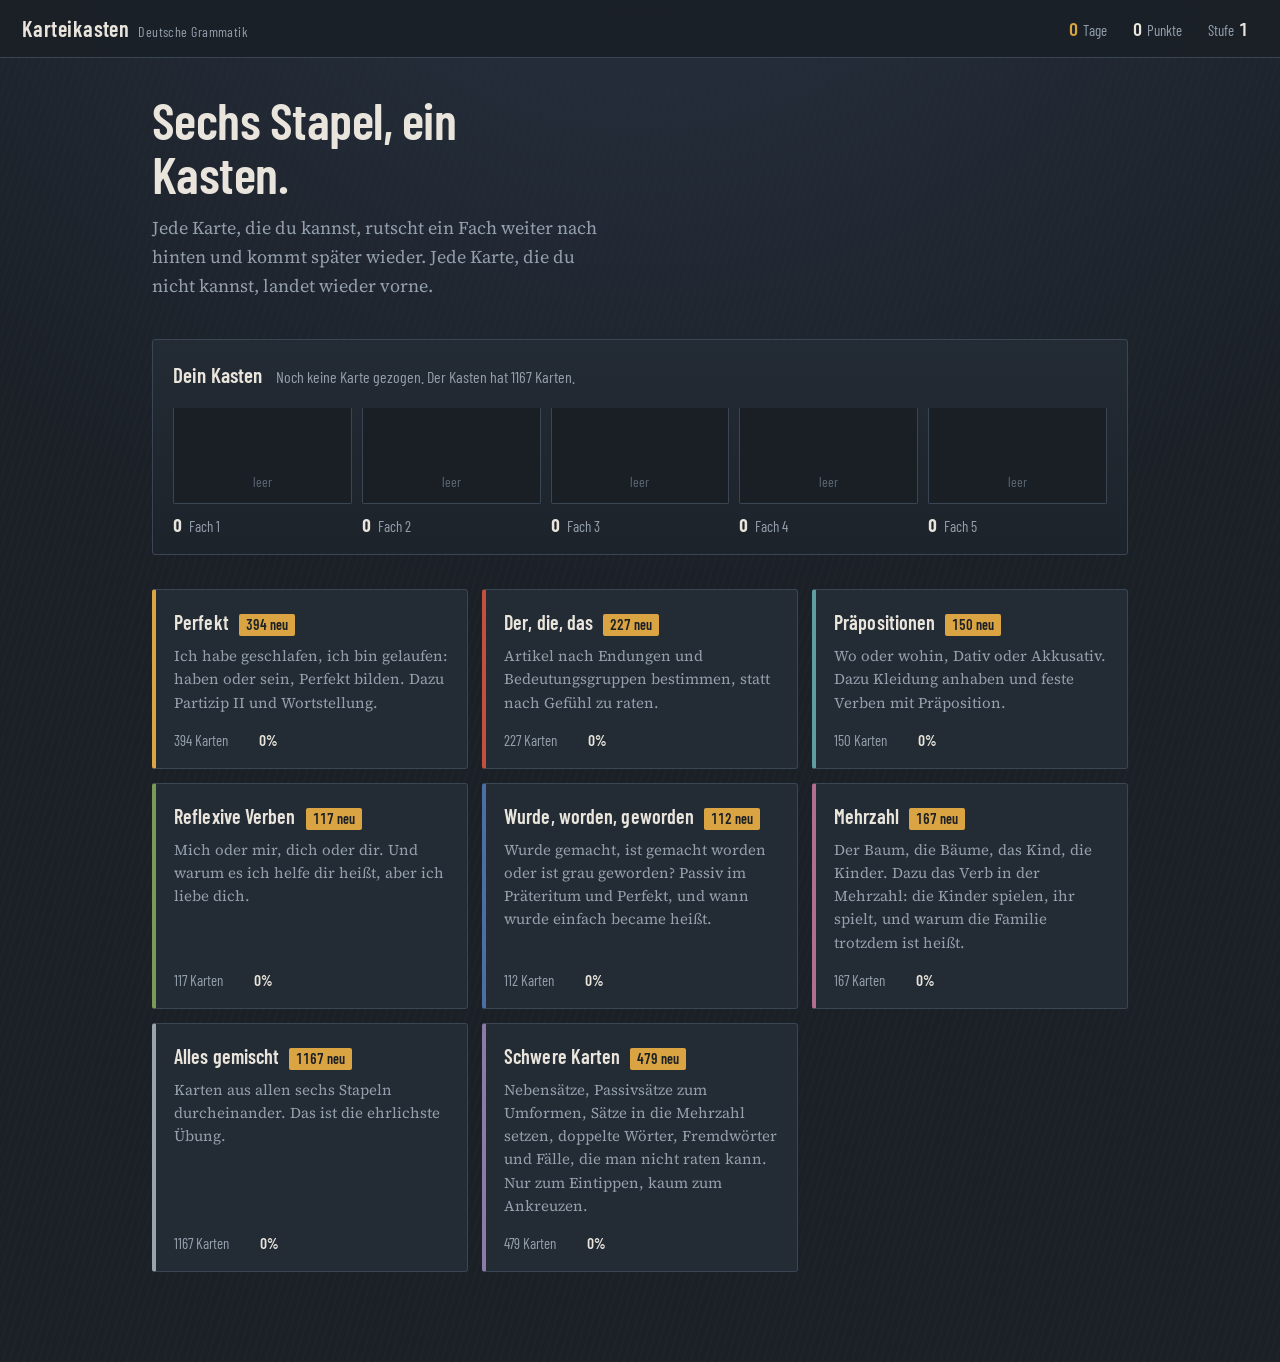
==== commit 722d3fd9: "Sechster Stapel: Mehrzahl 167 Karten zur Mehrzahl von Nomen und Verben. Zum Ankreuzen: die Mehrzahl " ====
--- a/index.html
+++ b/index.html
@@ -484,6 +484,9 @@
   .buehne{padding:24px 15px 80px}
   .karte{padding:24px 20px 24px 30px}
   .karte::before{left:17px}
+  .kartenfeld::before,.kartenfeld::after{transform:none}
+  .kartenfeld::after{top:12px;bottom:4px;left:7px;right:7px}
+  .kartenfeld::before{top:18px;bottom:0;left:14px;right:14px}
   .marke span{display:none}
   .wert{padding:4px 6px;font-size:14px}
   .faecher{gap:6px}
@@ -509,7 +512,7 @@
 <!-- ============ Startseite ============ -->
 <section id="s-start">
   <div class="aufmacher">
-    <h1 id="gruss">Fünf Stapel, ein Kasten.</h1>
+    <h1 id="gruss">Sechs Stapel, ein Kasten.</h1>
     <p id="gruss-text">Jede Karte, die du kannst, rutscht ein Fach weiter nach hinten und kommt später wieder. Jede Karte, die du nicht kannst, landet wieder vorne.</p>
   </div>
 
@@ -1513,6 +1516,207 @@
 ];
 
 /* =====================================================================
+   Mehrzahl
+   ===================================================================== */
+
+const MEHRZAHL_REGELN = {
+ e:     "Viele männliche Nomen mit einer Silbe bekommen <b>-e</b>: der Tisch, die Tische.",
+ ue:    "Männliche Nomen mit einer Silbe bekommen oft <b>Umlaut und -e</b>: der Baum, die Bäume.",
+ er:    "Viele sächliche Nomen mit einer Silbe bekommen <b>-er</b>, mit Umlaut, wenn es geht: das Kind, die Kinder; das Buch, die Bücher.",
+ n:     "Weibliche Nomen bekommen fast immer <b>-n</b> oder <b>-en</b>: die Blume, die Blumen; die Frau, die Frauen.",
+ nen:   "Nomen auf -in bekommen <b>-nen</b>: die Lehrerin, die Lehrerinnen.",
+ s:     "Fremdwörter und Wörter auf -a, -i, -o, -u, -y bekommen <b>-s</b>: das Auto, die Autos.",
+ nichts:"Männliche und sächliche Nomen auf -el, -en, -er, -chen, -lein ändern sich nicht. Nur der Artikel wird die: der Lehrer, die Lehrer.",
+ umlaut:"Männliche und sächliche Nomen auf -el, -en, -er bekommen keine Endung, manche aber einen <b>Umlaut</b>: der Vater, die Väter.",
+ en:    "Männliche Nomen auf -e und viele Personen- und Fremdwörter bekommen <b>-en</b>: der Student, die Studenten; der Name, die Namen.",
+ ss:    "Nach einem kurzen Vokal wird das s in der Mehrzahl verdoppelt: der Bus, die Busse; das Ergebnis, die Ergebnisse.",
+ latein:"Fremdwörter auf -um, -a und -o bekommen oft <b>-en</b> oder <b>-a</b> statt ihrer Endung: das Museum, die Museen; das Praktikum, die Praktika; die Firma, die Firmen."
+};
+
+/* Mehrzahl ankreuzen: [Einzahl mit Artikel, Mehrzahl, [falsch, falsch], Regel, Zusatz] */
+const D_MEHRZAHL = [
+["der Tisch","Tische",["Tischen","Tischer"],"e"],
+["der Hund","Hunde",["Hunden","Hünde"],"e"],
+["der Tag","Tage",["Täge","Tagen"],"e"],
+["der Freund","Freunde",["Freunden","Freunds"],"e"],
+["das Jahr","Jahre",["Jahren","Jahrer"],"e"],
+["der Baum","Bäume",["Baume","Baumen"],"ue"],
+["der Stuhl","Stühle",["Stuhle","Stuhlen"],"ue"],
+["der Zug","Züge",["Zuge","Zugs"],"ue"],
+["die Hand","Hände",["Handen","Hande"],"ue","Eines der wenigen weiblichen Nomen mit Umlaut und -e. Auch: die Stadt, die Städte; die Nacht, die Nächte."],
+["die Stadt","Städte",["Stadten","Stadte"],"ue"],
+["das Kind","Kinder",["Kinde","Kinds"],"er"],
+["das Buch","Bücher",["Buche","Buchen"],"er"],
+["das Haus","Häuser",["Hause","Hausen"],"er"],
+["der Mann","Männer",["Manne","Mannen"],"er","Ein männliches Nomen mit -er, wie der Wald, die Wälder."],
+["das Bild","Bilder",["Bilde","Bilds"],"er"],
+["das Glas","Gläser",["Glase","Glasen"],"er"],
+["die Frau","Frauen",["Fraue","Fraus"],"n"],
+["die Blume","Blumen",["Blume","Blümen"],"n"],
+["die Lampe","Lampen",["Lampe","Lampes"],"n"],
+["die Zeitung","Zeitungen",["Zeitunge","Zeitungs"],"n","Alle Nomen auf -ung, -heit, -keit und -schaft sind weiblich und bekommen -en."],
+["die Wohnung","Wohnungen",["Wohnunge","Wohnungs"],"n"],
+["die Tür","Türen",["Türe","Türs"],"n"],
+["die Lehrerin","Lehrerinnen",["Lehrerinen","Lehrerins"],"nen"],
+["die Freundin","Freundinnen",["Freundinen","Freundins"],"nen"],
+["das Auto","Autos",["Auten","Autoen"],"s"],
+["das Handy","Handys",["Handies","Handyen"],"s","Im Deutschen wird das y nicht zu ie: die Handys, die Hobbys, die Partys."],
+["das Hotel","Hotels",["Hoteln","Hotele"],"s"],
+["der Park","Parks",["Parke","Pärke"],"s"],
+["das Café","Cafés",["Cafée","Cafén"],"s"],
+["der Lehrer","Lehrer",["Lehrers","Lehrern"],"nichts"],
+["das Fenster","Fenster",["Fensters","Fenstern"],"nichts"],
+["der Schlüssel","Schlüssel",["Schlüsseln","Schlüssels"],"nichts"],
+["das Mädchen","Mädchen",["Mädchens","Mädchenen"],"nichts"],
+["der Wagen","Wagen",["Wägen","Wagens"],"nichts"],
+["der Vater","Väter",["Vater","Vatern"],"umlaut"],
+["die Mutter","Mütter",["Muttern","Mutter"],"umlaut","Die Mutter ist eine Ausnahme unter den weiblichen Nomen: kein -n, nur Umlaut. Auch: die Tochter, die Töchter."],
+["der Apfel","Äpfel",["Apfeln","Apfel"],"umlaut"],
+["der Bruder","Brüder",["Bruder","Brudern"],"umlaut"],
+["der Vogel","Vögel",["Vogeln","Vogel"],"umlaut"],
+["der Student","Studenten",["Students","Studente"],"en"],
+["der Name","Namen",["Names","Näme"],"en"],
+["der Mensch","Menschen",["Mensche","Menschs"],"en"],
+["der Junge","Jungen",["Junges","Jünge"],"en","Umgangssprachlich hört man auch die Jungs. Geschrieben heißt es die Jungen."],
+["das Ergebnis","Ergebnisse",["Ergebnise","Ergebnissen"],"ss"],
+["das Museum","Museen",["Museums","Museume"],"latein"],
+["das Thema","Themen",["Themas","Thema"],"latein"],
+["die Firma","Firmen",["Firmas","Firmaen"],"latein"],
+["das Datum","Daten",["Datums","Datume"],"latein"]
+];
+
+/* Mehrzahl eintippen: [Einzahl mit Artikel, Lösungen, Regel, Zusatz] */
+const D_MEHRZAHL_TIPPEN = [
+["der Wald",["Wälder"],"er","Ein männliches Nomen mit -er und Umlaut, wie der Mann, die Männer."],
+["das Wort",["Wörter","Worte"],"er","Die Wörter sind einzelne Vokabeln. Die Worte sind ein Ausspruch: die Worte des Präsidenten."],
+["der Arzt",["Ärzte"],"ue"],
+["der Zahn",["Zähne"],"ue"],
+["die Nacht",["Nächte"],"ue","Weiblich, trotzdem Umlaut und -e, wie die Hand und die Stadt."],
+["der Kopf",["Köpfe"],"ue"],
+["der Sohn",["Söhne"],"ue"],
+["die Tochter",["Töchter"],"umlaut","Wie die Mutter: kein -n, nur Umlaut."],
+["der Garten",["Gärten"],"umlaut"],
+["der Boden",["Böden"],"umlaut"],
+["das Ei",["Eier"],"er"],
+["das Dorf",["Dörfer"],"er"],
+["das Land",["Länder"],"er"],
+["das Schloss",["Schlösser"],"er","Wie das Haus: -er und Umlaut."],
+["der Bus",["Busse"],"ss"],
+["das Zeugnis",["Zeugnisse"],"ss"],
+["die Kenntnis",["Kenntnisse"],"ss"],
+["der Kaktus",["Kakteen","Kaktusse"],"latein","Die Kakteen ist üblich, die Kaktusse ist auch erlaubt."],
+["das Praktikum",["Praktika"],"latein"],
+["das Zentrum",["Zentren"],"latein"],
+["die Pizza",["Pizzen","Pizzas"],"latein","Beides ist richtig: die Pizzen und die Pizzas."],
+["das Konto",["Konten","Kontos"],"latein","Beides ist richtig: die Konten und die Kontos."],
+["das Kino",["Kinos"],"s"],
+["das Hobby",["Hobbys"],"s","Nicht Hobbies. Im Deutschen bleibt das y."],
+["der Chef",["Chefs"],"s"],
+["das Sofa",["Sofas"],"s"],
+["das Herz",["Herzen"],"en"],
+["der Kollege",["Kollegen"],"en"],
+["der Nachbar",["Nachbarn"],"en","Nur -n, weil das Wort schon auf -r endet: der Nachbar, die Nachbarn. Genauso der Bauer, die Bauern."],
+["der Herr",["Herren"],"en","In der Mehrzahl -en, im Singular nur -n: dem Herrn, aber die Herren."],
+["der Löffel",["Löffel"],"nichts"],
+["der Onkel",["Onkel"],"nichts"],
+["das Zimmer",["Zimmer"],"nichts"],
+["der Sessel",["Sessel"],"nichts"],
+["die Schwester",["Schwestern"],"n","Weibliche Nomen auf -er bekommen nur -n: die Schwester, die Schwestern. Die Tochter ist die Ausnahme mit Umlaut."],
+["die Bäckerin",["Bäckerinnen"],"nen"]
+];
+
+/* Verb in der Mehrzahl: [Satz mit %, Infinitiv, richtig, [falsch, falsch], Hinweis] */
+const D_MEHRZAHL_VERB = [
+["Die Kinder % im Garten.","spielen","spielen",["spielt","spielst"],"Die Kinder sind mehrere: -en, wie der Infinitiv."],
+["Die Eltern % zu Hause.","bleiben","bleiben",["bleibt","bleibst"],"Die Eltern gibt es nur in der Mehrzahl. Das Verb bekommt -en."],
+["Die Leute % laut.","reden","reden",["redet","redest"],"Die Leute ist immer Mehrzahl, auch wenn people auf Englisch manchmal wie Einzahl klingt."],
+["Die Geschwister % sich oft.","streiten","streiten",["streitet","streitest"],"Die Geschwister: Mehrzahl."],
+["Die Ferien % zu Ende.","sein","sind",["ist","seid"],"Die Ferien gibt es nur in der Mehrzahl, wie die Eltern und die Leute."],
+["Wir % heute lange.","arbeiten","arbeiten",["arbeitet","arbeite"],"wir: -en."],
+["Ihr % heute lange.","arbeiten","arbeitet",["arbeiten","arbeitest"],"ihr: -t. Nach d oder t kommt ein e dazwischen: ihr arbeitet, ihr findet."],
+["Ihr % gut Deutsch.","sprechen","sprecht",["sprechen","sprichst"],"ihr: -t ohne Vokalwechsel. Das i gibt es nur bei du und er: du sprichst, er spricht."],
+["Sie % jeden Tag die Zeitung.","lesen","lesen",["lest","liest"],"Sie, ob Mehrzahl oder höflich: -en, wie der Infinitiv."],
+["Ihr % zu viel Fernsehen.","sehen","seht",["sehen","sieht"],"ihr seht. Das ie gibt es nur bei du und er."],
+["Die Hunde % im Garten.","schlafen","schlafen",["schlaft","schläft"],"Mehrzahl: -en, kein Umlaut. Den Umlaut gibt es nur bei du und er: er schläft."],
+["Ihr % zu lange.","schlafen","schlaft",["schlafen","schläfst"],"ihr schlaft, ohne Umlaut."],
+["Meine Freunde % aus Wien.","kommen","kommen",["kommt","kommst"],"Meine Freunde: Mehrzahl."],
+["Wir % morgen nach Berlin.","fahren","fahren",["fahrt","fährt"],"wir: -en, kein Umlaut."],
+["Ihr % morgen nach Berlin.","fahren","fahrt",["fahren","fährt"],"ihr fahrt, ohne Umlaut. Nur er fährt hat den Umlaut."],
+["Die Kinder % Hunger.","haben","haben",["habt","hat"],"Mehrzahl von hat ist haben."],
+["Ihr % Hunger.","haben","habt",["haben","hast"],"ihr habt. Das b bleibt, anders als bei du hast und er hat."],
+["Die Kinder % müde.","sein","sind",["seid","ist"],"Mehrzahl von ist: sind."],
+["Ihr % müde.","sein","seid",["sind","bist"],"ihr seid. Nur diese Form endet auf -d."],
+["Wir % müde.","sein","sind",["seid","bin"],"wir sind, wie sie sind."],
+["Die Leute % nett.","sein","sind",["seid","ist"],"Die Leute ist Mehrzahl: sind."],
+["Die Kinder % schwimmen.","können","können",["könnt","kann"],"Modalverben haben in der Mehrzahl Umlaut und -en, wie im Infinitiv."],
+["Ihr % gut schwimmen.","können","könnt",["können","kannst"],"ihr könnt: der Umlaut bleibt, die Endung ist -t."],
+["Wir % jetzt gehen.","müssen","müssen",["müsst","muss"],"wir müssen, wie im Infinitiv."],
+["Ihr % jetzt gehen.","müssen","müsst",["müssen","musst"],"ihr müsst, mit Umlaut. Du musst ohne Umlaut."],
+["Die Schüler % nach Hause.","wollen","wollen",["wollt","will"],"Mehrzahl von will: wollen."],
+["Ihr % nach Hause?","wollen","wollt",["wollen","willst"],"ihr wollt."],
+["Die Kinder % hier nicht spielen.","dürfen","dürfen",["dürft","darf"],"Mehrzahl von darf: dürfen."],
+["Wir % die Antwort nicht.","wissen","wissen",["wisst","weiß"],"wissen geht wie ein Modalverb: ich weiß, aber wir wissen."],
+["Ihr % die Antwort.","wissen","wisst",["wissen","weißt"],"ihr wisst."],
+["Die Blätter % gelb.","werden","werden",["werdet","wird"],"Mehrzahl von wird: werden."],
+["Ihr % nass.","werden","werdet",["werden","wirst"],"ihr werdet, mit e vor dem t."],
+["Ihr % Anna und Tom.","heißen","heißt",["heißen","heiß"],"Nach ß oder s kommt bei ihr kein zweites t: ihr heißt. Die Form sieht aus wie du heißt."],
+["Die Gäste % um acht.","essen","essen",["esst","isst"],"Mehrzahl: essen. Nur er isst hat den Vokalwechsel."],
+["Ihr % zu schnell.","essen","esst",["essen","isst"],"ihr esst. Kein Vokalwechsel bei ihr."],
+["Die Schüler % die Aufgabe.","verstehen","verstehen",["versteht","verstehst"],"Die Schüler: Mehrzahl."],
+["Ihr % die Tür.","öffnen","öffnet",["öffnen","öffnest"],"Nach fn kommt bei ihr ein e vor dem t: ihr öffnet."],
+["Wir % uns auf das Wochenende.","freuen","freuen",["freut","freue"],"wir freuen uns."],
+["Ihr % euch zu früh.","freuen","freut",["freuen","freust"],"ihr freut euch."],
+["Entschuldigung, % Sie mir helfen?","können","können",["könnt","kann"],"Das höfliche Sie nimmt immer die Mehrzahlform, auch wenn nur eine Person gemeint ist."],
+["% Sie aus Österreich?","kommen","Kommen",["Kommt","Kommst"],"Höfliches Sie: kommen."],
+["Wie viele Kinder % Sie?","haben","haben",["habt","hast"],"Höfliches Sie: haben."],
+["Woher % ihr?","kommen","kommt",["kommen","kommst"],"ihr kommt."],
+["Wo % ihr?","sein","seid",["sind","bist"],"ihr seid."],
+["Die Familie % im Urlaub.","sein","ist",["sind","seid"],"Die Familie ist ein Wort in der Einzahl, auch wenn viele Menschen dazugehören. Anders als die Eltern."],
+["Die Polizei % schon da.","sein","ist",["sind","seid"],"Die Polizei: Einzahl, wie die Familie und die Gruppe."],
+["Die Gruppe % um neun.","kommen","kommt",["kommen","kommst"],"Die Gruppe ist Einzahl."],
+["Jeder % das.","wissen","weiß",["wissen","wisst"],"Jeder, niemand, man: Einzahl, wie er."],
+["Niemand % das.","verstehen","versteht",["verstehen","verstehst"],"Niemand ist Einzahl, wie er."],
+["Man % hier nicht rauchen.","dürfen","darf",["dürfen","dürft"],"Man ist Einzahl, wie er."],
+["Alle % da.","sein","sind",["ist","seid"],"Alle ist Mehrzahl."],
+["Viele Leute % das nicht.","wissen","wissen",["weiß","wisst"],"Viele Leute: Mehrzahl."],
+["Anna und Tom % ins Kino.","gehen","gehen",["geht","gehst"],"Zwei Personen mit und: Mehrzahl."],
+["Du und ich, wir % ein Team.","sein","sind",["seid","bist"],"Du und ich zusammen sind wir."],
+["Peter und du, ihr % dran.","sein","seid",["sind","bist"],"Er und du zusammen sind ihr."]
+];
+
+/* Satz in die Mehrzahl: [Einzahl-Satz, Lösung, Hinweis] */
+const D_MEHRZAHL_SATZ = [
+["Das Kind spielt im Garten.","Die Kinder spielen im Garten.","Das Kind, die Kinder. Spielt wird zu spielen."],
+["Der Hund schläft.","Die Hunde schlafen.","Der Umlaut aus schläft fällt in der Mehrzahl weg: schlafen."],
+["Die Frau liest ein Buch.","Die Frauen lesen ein Buch.","Die Frau, die Frauen. Liest wird zu lesen."],
+["Der Apfel ist rot.","Die Äpfel sind rot.","Der Apfel, die Äpfel. Ist wird zu sind."],
+["Das Buch liegt auf dem Tisch.","Die Bücher liegen auf dem Tisch.","Das Buch, die Bücher."],
+["Mein Bruder wohnt in Wien.","Meine Brüder wohnen in Wien.","Mein wird zu meine, der Bruder zu die Brüder."],
+["Das Mädchen hat Hunger.","Die Mädchen haben Hunger.","Das Mädchen ändert sich nicht, nur der Artikel: die Mädchen. Hat wird zu haben."],
+["Der Lehrer erklärt die Regel.","Die Lehrer erklären die Regel.","Der Lehrer, die Lehrer. Nur der Artikel und das Verb ändern sich."],
+["Ein Vogel sitzt auf dem Dach.","Vögel sitzen auf dem Dach.","Ein hat keine Mehrzahl. Es fällt einfach weg: Vögel sitzen."],
+["Ein Kind weint.","Kinder weinen.","Ein fällt in der Mehrzahl weg."],
+["Die Stadt ist groß.","Die Städte sind groß.","Die Stadt, die Städte."],
+["Der Zug fährt um acht.","Die Züge fahren um acht.","Fährt wird zu fahren, ohne Umlaut."],
+["Das Auto steht vor dem Haus.","Die Autos stehen vor dem Haus.","Das Auto, die Autos."],
+["Die Lehrerin kommt aus Graz.","Die Lehrerinnen kommen aus Graz.","Die Lehrerin, die Lehrerinnen."],
+["Der Student muss viel lernen.","Die Studenten müssen viel lernen.","Muss wird zu müssen, mit Umlaut."],
+["Das Kind kann schon lesen.","Die Kinder können schon lesen.","Kann wird zu können."],
+["Ich bin müde.","Wir sind müde.","Ich in der Mehrzahl ist wir. Wir sind."],
+["Du bist müde.","Ihr seid müde.","Du in der Mehrzahl ist ihr. Ihr seid."],
+["Du hast recht.","Ihr habt recht.","Ihr habt."],
+["Er weiß es.","Sie wissen es.","Er in der Mehrzahl ist sie. Weiß wird zu wissen."],
+["Ich arbeite viel.","Wir arbeiten viel.","Wir arbeiten."],
+["Du isst zu schnell.","Ihr esst zu schnell.","Der Vokalwechsel aus du isst fällt bei ihr weg: ihr esst."],
+["Das Haus ist alt.","Die Häuser sind alt.","Das Haus, die Häuser."],
+["Der Vater kocht.","Die Väter kochen.","Der Vater, die Väter."],
+["Die Mutter arbeitet.","Die Mütter arbeiten.","Die Mutter, die Mütter."],
+["Der Mann trägt eine Brille.","Die Männer tragen eine Brille.","Trägt wird zu tragen, ohne Umlaut."],
+["Das Museum ist geschlossen.","Die Museen sind geschlossen.","Das Museum, die Museen."],
+["Der Kollege will nach Hause.","Die Kollegen wollen nach Hause.","Will wird zu wollen."]
+];
+
+/* =====================================================================
    Karten bauen
    ===================================================================== */
 
@@ -1526,14 +1730,15 @@
  {k:"artikel", name:"Der, die, das",     farbe:"#C2503F", text:"Artikel nach Endungen und Bedeutungsgruppen bestimmen, statt nach Gefühl zu raten."},
  {k:"praep",   name:"Präpositionen",     farbe:"#5F9EA0", text:"Wo oder wohin, Dativ oder Akkusativ. Dazu Kleidung anhaben und feste Verben mit Präposition."},
  {k:"reflexiv",name:"Reflexive Verben",  farbe:"#7D9A54", text:"Mich oder mir, dich oder dir. Und warum es ich helfe dir heißt, aber ich liebe dich."},
- {k:"werden",  name:"Wurde, worden, geworden", farbe:"#4A6FA5", text:"Wurde gemacht, ist gemacht worden oder ist grau geworden? Passiv im Präteritum und Perfekt, und wann wurde einfach became heißt."}
+ {k:"werden",  name:"Wurde, worden, geworden", farbe:"#4A6FA5", text:"Wurde gemacht, ist gemacht worden oder ist grau geworden? Passiv im Präteritum und Perfekt, und wann wurde einfach became heißt."},
+ {k:"mehrzahl",name:"Mehrzahl",          farbe:"#B26E8E", text:"Der Baum, die Bäume, das Kind, die Kinder. Dazu das Verb in der Mehrzahl: die Kinder spielen, ihr spielt, und warum die Familie trotzdem ist heißt."}
 ];
 const DECK_NACH_K={};DECKS.forEach(d=>DECK_NACH_K[d.k]=d);
 const SONDERDECKS={
  gemischt:{k:"gemischt",name:"Alles gemischt",farbe:"#98A3AF",
-   text:"Karten aus allen fünf Stapeln durcheinander. Das ist die ehrlichste Übung."},
+   text:"Karten aus allen sechs Stapeln durcheinander. Das ist die ehrlichste Übung."},
  schwer:{k:"schwer",name:"Schwere Karten",farbe:"#8C7AA9",
-   text:"Nebensätze, Passivsätze zum Umformen, doppelte Wörter, Fremdwörter und Fälle, die man nicht raten kann. Nur zum Eintippen, kaum zum Ankreuzen."},
+   text:"Nebensätze, Passivsätze zum Umformen, Sätze in die Mehrzahl setzen, doppelte Wörter, Fremdwörter und Fälle, die man nicht raten kann. Nur zum Eintippen, kaum zum Ankreuzen."},
  fehler:{k:"fehler",name:"Fehlerstapel",farbe:"#E98776",
    text:"Alles, was du zuletzt falsch hattest. Liegt vorne im Kasten, bis es sitzt."}
 };
@@ -1848,6 +2053,51 @@
   });
 });
 
+/* ---------- Mehrzahl ---------- */
+D_MEHRZAHL.forEach(([einzahl,mehrzahl,falsch,regel,extra])=>{
+  neueKarte({
+    deck:"mehrzahl", typ:"wahl",
+    rohfrage:einzahl,
+    frage:esc(einzahl)+", die "+LUECKE,
+    anweisung:"Wie heißt die Mehrzahl?",
+    optionen:[mehrzahl].concat(falsch), richtig:mehrzahl,
+    erklaerung:MEHRZAHL_REGELN[regel]+(extra?" "+esc(extra):"")+" &ndash; "+esc(einzahl)+", die "+esc(mehrzahl)
+  });
+});
+
+D_MEHRZAHL_TIPPEN.forEach(([einzahl,loesungen,regel,extra])=>{
+  neueKarte({
+    deck:"mehrzahl", typ:"tippen", schwer:true,
+    rohfrage:einzahl,
+    frage:esc(einzahl)+", die "+LUECKE,
+    anweisung:"Mehrzahl eintippen, mit oder ohne <i>die</i>.",
+    loesungen:loesungen.concat(loesungen.map(l=>"die "+l)),
+    erklaerung:MEHRZAHL_REGELN[regel]+(extra?" "+esc(extra):"")+" &ndash; "+esc(einzahl)+", die "+esc(loesungen[0])
+  });
+});
+
+D_MEHRZAHL_VERB.forEach(([satz,inf,richtig,falsch,hinweis])=>{
+  neueKarte({
+    deck:"mehrzahl", typ:"wahl",
+    rohfrage:satz,
+    frage:esc(satz).replace("%",LUECKE),
+    anweisung:"Welche Form von <i>"+esc(inf)+"</i>?",
+    optionen:[richtig].concat(falsch), richtig:richtig,
+    erklaerung:esc(hinweis)+" &ndash; Vollständig: "+esc(satz.replace("%",richtig))
+  });
+});
+
+D_MEHRZAHL_SATZ.forEach(([satz,loesung,hinweis])=>{
+  neueKarte({
+    deck:"mehrzahl", typ:"tippen", schwer:true,
+    rohfrage:satz,
+    frage:esc(satz),
+    anweisung:"Derselbe Satz in der <b>Mehrzahl</b>. Nur das Subjekt wird mehr, der Rest bleibt.",
+    loesungen:[loesung],
+    erklaerung:esc(hinweis)+" &ndash; Vollständig: "+esc(loesung)
+  });
+});
+
 const ITEM_NACH_ID={};ITEMS.forEach(i=>ITEM_NACH_ID[i.id]=i);
 
 /* =====================================================================
@@ -1894,7 +2144,7 @@
  {k:"s30",    name:"Ein Monat",         text:"An dreißig Tagen hintereinander geübt.",      test:()=>S.streak>=30},
  {k:"sauber", name:"Ohne Fehler",       text:"Eine ganze Runde ohne einen einzigen Fehler.",test:()=>S.perfekteRunden>=1},
  {k:"fach5",  name:"Hinten im Kasten",  text:"25 Karten liegen in Fach 5.",                 test:()=>zaehleFach(5)>=25},
- {k:"alle",   name:"Alle fünf Stapel",  text:"Aus jedem Stapel eine Karte gezogen.",        test:()=>DECKS.every(d=>ITEMS.some(i=>i.deck===d.k&&S.items[i.id]))},
+ {k:"alle",   name:"Alle sechs Stapel", text:"Aus jedem Stapel eine Karte gezogen.",        test:()=>DECKS.every(d=>ITEMS.some(i=>i.deck===d.k&&S.items[i.id]))},
  {k:"hundert",name:"Hundert Karten",    text:"100 verschiedene Karten schon einmal gezogen.",test:()=>Object.keys(S.items).length>=100},
  {k:"schwer", name:"Harte Nuss",         text:"25 schwere Karten liegen in Fach 4 oder 5.",   test:()=>ITEMS.filter(i=>i.schwer&&S.items[i.id]&&S.items[i.id].b>=4).length>=25}
 ];
@@ -1950,7 +2200,7 @@
   const g=deckZahlen("gemischt");
   $("gruss").textContent = g.faellig===0
     ? "Für heute ist alles durch."
-    : (S.runden===0 ? "Fünf Stapel, ein Kasten." : "Weiter geht's.");
+    : (S.runden===0 ? "Sechs Stapel, ein Kasten." : "Weiter geht's.");
   $("gruss-text").textContent = g.faellig===0
     ? "Alle Karten liegen weiter hinten im Kasten und kommen später wieder. Du kannst trotzdem jederzeit eine Extrarunde ziehen."
     : "Jede Karte, die du kannst, rutscht ein Fach weiter nach hinten und kommt später wieder. Jede Karte, die du nicht kannst, landet wieder vorne.";
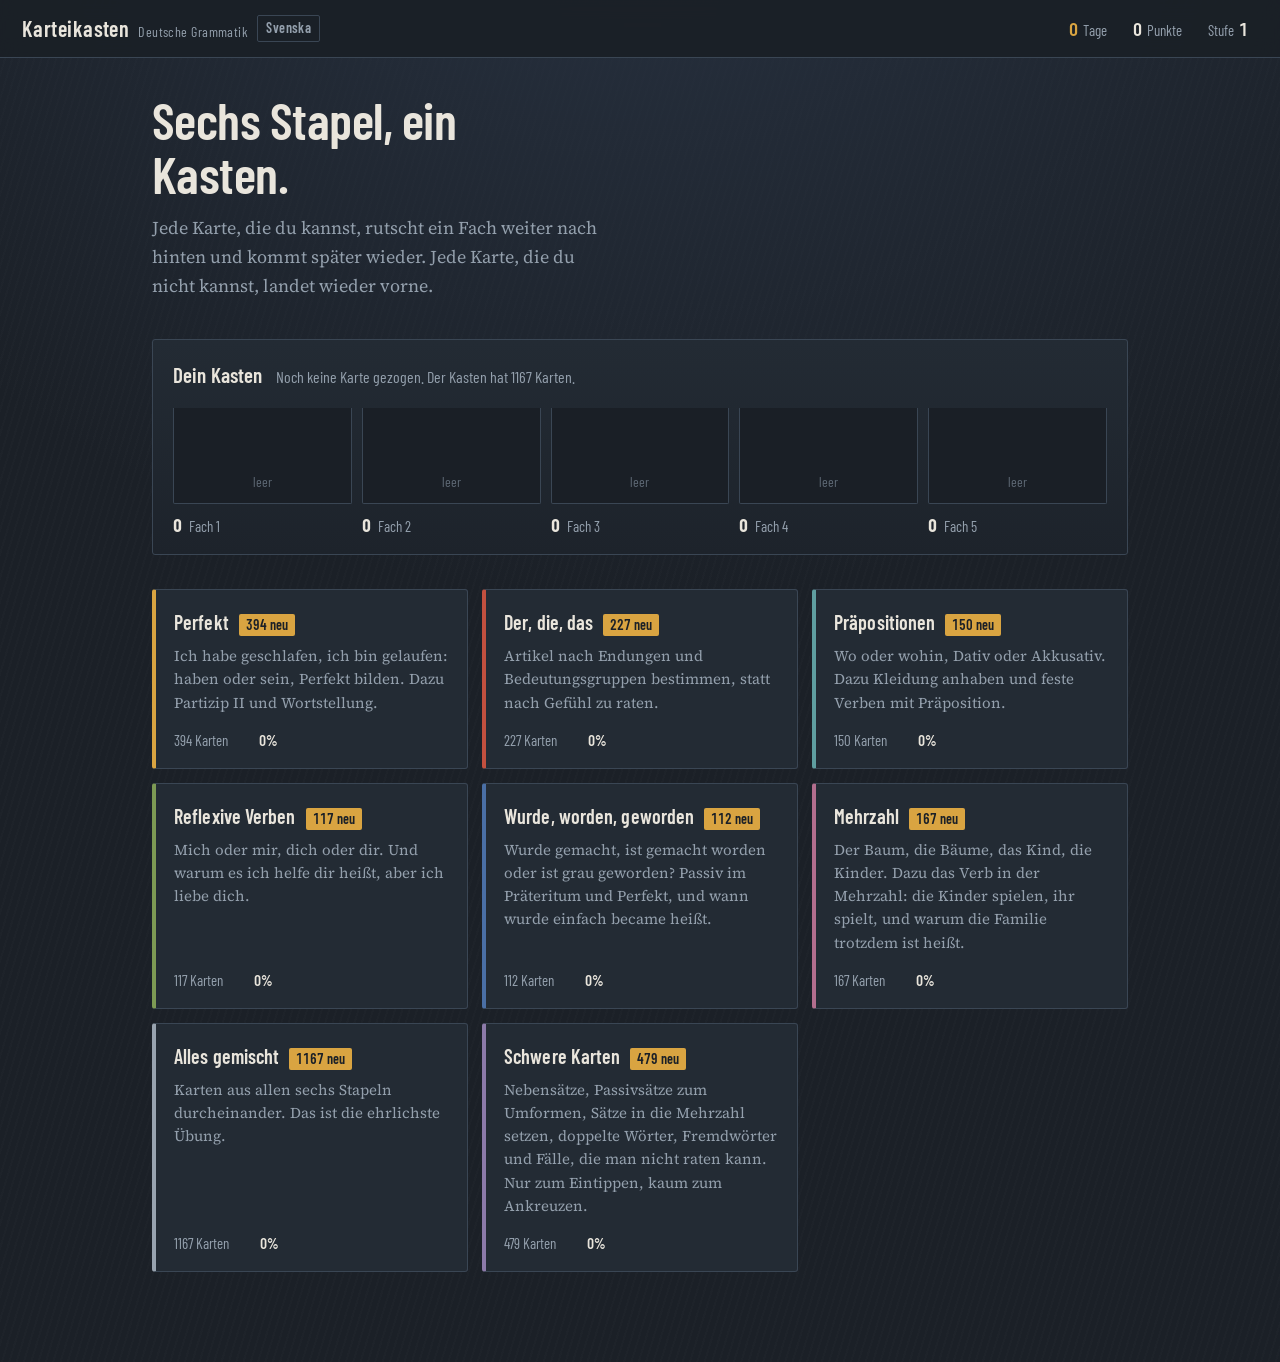
==== commit f46a4ad4: "Kortlådan für schwedische Grammatik mit siebzehn Stapeln, gemeinsamer Kern für beide Sprachen" ====
--- a/index.html
+++ b/index.html
@@ -9,496 +9,12 @@
 <link rel="preconnect" href="https://fonts.googleapis.com">
 <link rel="preconnect" href="https://fonts.gstatic.com" crossorigin>
 <link href="https://fonts.googleapis.com/css2?family=Barlow+Condensed:wght@400;500;600&family=Source+Serif+4:ital,opsz,wght@0,8..60,400;0,8..60,600;1,8..60,400&display=swap" rel="stylesheet">
-<style>
-:root{
-  --schiefer:#1B2027;
-  --schiefer-2:#232B34;
-  --schiefer-3:#2E3946;
-  --linie:#3A4654;
-  --kreide:#E9E5DC;
-  --kreide-leise:#94A0AD;
-  --papier:#F4EFE3;
-  --papier-2:#E6DDC9;
-  --papier-3:#D6CAB0;
-  --tinte:#22262B;
-  --tinte-leise:#6E6355;
-  --rand:#C2503F;
-  --messing:#D9A441;
-  --der:#3E7BD6;
-  --die:#C8437A;
-  --das:#2E9E76;
-  --schrift-ui:"Barlow Condensed","Roboto Condensed","Arial Narrow",sans-serif;
-  --schrift-text:"Source Serif 4","Iowan Old Style","Georgia",serif;
-  --rail:58px;
-}
-*,*::before,*::after{box-sizing:border-box}
-html,body{margin:0;padding:0}
-html{-webkit-text-size-adjust:100%}
-body{
-  background:var(--schiefer);
-  background-image:
-    radial-gradient(120% 90% at 50% -10%, #273140 0%, transparent 60%),
-    repeating-linear-gradient(107deg, rgba(255,255,255,.012) 0 2px, transparent 2px 7px);
-  color:var(--kreide);
-  font-family:var(--schrift-ui);
-  font-size:17px;
-  line-height:1.45;
-  min-height:100vh;
-  min-height:100dvh;
-  -webkit-font-smoothing:antialiased;
-}
-h1,h2,h3{font-weight:600;letter-spacing:.005em;margin:0}
-button{font:inherit;color:inherit;background:none;border:none;cursor:pointer}
-:focus-visible{outline:2px solid var(--messing);outline-offset:3px;border-radius:2px}
-.nur-screenreader{position:absolute;width:1px;height:1px;overflow:hidden;clip:rect(0 0 0 0);white-space:nowrap}
-
-/* ---------- Oberleiste ---------- */
-.leiste{
-  position:sticky;top:0;z-index:30;
-  height:var(--rail);
-  display:flex;align-items:center;gap:18px;
-  padding:0 22px;
-  background:rgba(27,32,39,.92);
-  backdrop-filter:blur(10px);
-  border-bottom:1px solid var(--linie);
-}
-.marke{
-  font-size:22px;font-weight:600;letter-spacing:.02em;
-  display:flex;align-items:baseline;gap:9px;margin-right:auto;
-}
-.marke b{font-weight:600}
-.marke span{font-size:14px;color:var(--kreide-leise);font-weight:400}
-.werte{display:flex;align-items:center;gap:6px}
-.wert{
-  display:flex;align-items:baseline;gap:5px;
-  padding:4px 10px;border-radius:2px;
-  font-size:15px;color:var(--kreide-leise);
-  white-space:nowrap;
-}
-.wert b{font-size:19px;font-weight:600;color:var(--kreide);font-variant-numeric:tabular-nums}
-.wert.flamme b{color:var(--messing)}
-.zurueck{
-  font-size:16px;color:var(--kreide-leise);padding:6px 10px;border:1px solid var(--linie);border-radius:2px;
-}
-.zurueck:hover{color:var(--kreide);border-color:var(--kreide-leise)}
-
-/* ---------- Grundraster ---------- */
-.buehne{max-width:1020px;margin:0 auto;padding:34px 22px 90px}
-[hidden]{display:none !important}
-
-/* ---------- Startseite ---------- */
-.aufmacher{margin-bottom:38px;max-width:56ch}
-.aufmacher h1{font-size:clamp(34px,5.5vw,52px);line-height:1.04;letter-spacing:-.01em}
-.aufmacher p{
-  font-family:var(--schrift-text);font-size:18px;line-height:1.6;
-  color:var(--kreide-leise);margin:14px 0 0;
-}
-
-/* Der Kasten mit fünf Fächern */
-.kasten{
-  border:1px solid var(--linie);
-  border-radius:3px;
-  background:linear-gradient(180deg,var(--schiefer-2),#1D232B);
-  padding:20px 20px 16px;
-  margin-bottom:34px;
-}
-.kasten-kopf{display:flex;align-items:baseline;gap:14px;flex-wrap:wrap;margin-bottom:18px}
-.kasten-kopf h2{font-size:21px}
-.kasten-kopf p{margin:0;font-size:16px;color:var(--kreide-leise)}
-.kasten-kopf em{font-style:normal;color:var(--messing);font-weight:600}
-.faecher{display:grid;grid-template-columns:repeat(5,1fr);gap:10px;align-items:end}
-.fach{display:flex;flex-direction:column;gap:8px}
-.stapel{
-  height:96px;
-  display:flex;flex-direction:column;justify-content:flex-end;gap:3px;
-  padding:5px 4px;
-  background:#1A1F26;
-  border:1px solid var(--linie);
-  border-top:none;
-  border-radius:0 0 2px 2px;
-  overflow:hidden;
-}
-.blatt{height:4px;border-radius:1px;background:var(--papier-3);opacity:.85}
-.blatt:first-child{opacity:1;height:5px}
-.fach:nth-child(1) .blatt{background:#8C93A0}
-.fach:nth-child(2) .blatt{background:#A7A79C}
-.fach:nth-child(3) .blatt{background:#C3BCA4}
-.fach:nth-child(4) .blatt{background:#DCCFAC}
-.fach:nth-child(5) .blatt{background:var(--messing)}
-.fach-schild{display:flex;align-items:baseline;gap:7px;font-size:15px;color:var(--kreide-leise)}
-.fach-schild b{font-size:18px;color:var(--kreide);font-variant-numeric:tabular-nums}
-.fach-leer{font-size:14px;color:#5E6975;text-align:center;padding-bottom:6px}
-
-/* Stapel / Decks */
-.stapel-liste{display:grid;grid-template-columns:repeat(auto-fit,minmax(268px,1fr));gap:14px}
-.deck{
-  position:relative;
-  display:flex;flex-direction:column;
-  text-align:left;
-  padding:18px 18px 16px;
-  background:var(--schiefer-2);
-  border:1px solid var(--linie);
-  border-left:4px solid var(--reiter,var(--kreide-leise));
-  border-radius:3px;
-  transition:background .12s,border-color .12s;
-}
-.deck:hover{background:var(--schiefer-3)}
-.deck-kopf{display:flex;align-items:baseline;justify-content:space-between;gap:10px}
-.deck h3{font-size:20px}
-.deck-faellig{
-  font-size:14px;font-weight:600;color:var(--schiefer);
-  background:var(--messing);border-radius:2px;padding:1px 7px;
-  font-variant-numeric:tabular-nums;
-}
-.deck-faellig.ruhig{background:none;color:var(--kreide-leise);padding:1px 0;font-weight:400}
-.deck p{
-  margin:7px 0 16px;font-family:var(--schrift-text);font-size:15px;line-height:1.55;
-  color:var(--kreide-leise);
-}
-.deck-fuss{display:flex;align-items:center;gap:11px;margin-top:auto;font-size:15px;color:var(--kreide-leise)}
-.balken{flex:1;height:5px;background:#161B21;border-radius:3px;overflow:hidden}
-.balken i{display:block;height:100%;background:var(--reiter,var(--messing));border-radius:3px;transition:width .4s ease}
-.deck-fuss b{font-variant-numeric:tabular-nums;color:var(--kreide);font-weight:600;min-width:4ch;text-align:right}
-
-/* ---------- Runde: Karte ---------- */
-.runde{max-width:760px;margin:0 auto}
-.runde-kopf{display:flex;align-items:center;gap:14px;margin-bottom:22px}
-.runde-kopf .balken{height:6px}
-.runde-zaehler{font-size:16px;color:var(--kreide-leise);font-variant-numeric:tabular-nums;white-space:nowrap}
-.kartenfeld{position:relative;padding:6px 0 8px}
-.kartenfeld::before,.kartenfeld::after{
-  content:"";position:absolute;left:14px;right:14px;
-  background:var(--papier-2);border-radius:3px;
-}
-.kartenfeld::before{top:0;bottom:0;transform:rotate(1.15deg);opacity:.45;
-  box-shadow:0 8px 20px rgba(8,11,15,.45)}
-.kartenfeld::after{top:0;bottom:0;transform:rotate(-.7deg);opacity:.7;
-  box-shadow:0 8px 20px rgba(8,11,15,.4)}
-
-.karte{
-  position:relative;z-index:2;
-  background:
-    linear-gradient(180deg,#F7F3E9,var(--papier) 22%,#EFE9DA);
-  color:var(--tinte);
-  border-radius:3px;
-  padding:30px 32px 28px 40px;
-  box-shadow:0 1px 0 #FCFAF4 inset, 0 14px 34px rgba(8,11,15,.55), 0 3px 8px rgba(8,11,15,.4);
-  min-height:268px;
-  display:flex;flex-direction:column;
-}
-.karte::before{
-  content:"";position:absolute;top:0;bottom:0;left:24px;width:1px;
-  background:var(--rand);opacity:.55;
-}
-.karte-reiter{
-  display:flex;align-items:center;gap:9px;
-  font-size:14px;color:var(--tinte-leise);
-  margin-bottom:16px;
-}
-.karte-reiter .punkt{width:7px;height:7px;border-radius:50%;background:var(--reiter,var(--tinte-leise))}
-.karte-reiter .fach-zeiger{margin-left:auto;font-variant-numeric:tabular-nums}
-.schwer-marke{
-  font-family:var(--schrift-ui);font-size:11px;letter-spacing:.09em;text-transform:uppercase;
-  padding:1px 6px;border:1px solid var(--tinte-leise);border-radius:3px;
-  color:var(--tinte-leise);line-height:1.3;
-}
-
-.frage{
-  font-family:var(--schrift-text);
-  font-size:clamp(22px,3.3vw,30px);
-  line-height:1.42;
-  margin:0 0 6px;
-  font-weight:400;
-  color:var(--tinte);
-}
-.frage .luecke{
-  display:inline-block;min-width:3.4em;
-  border-bottom:2px solid var(--rand);
-  margin:0 .12em;vertical-align:baseline;
-}
-.frage em{font-style:italic;color:#9A4436}
-.frage .plus{color:var(--tinte-leise);margin:0 .25em;font-weight:300}
-.frage .zusatz{display:block;font-size:.55em;font-style:italic;color:var(--tinte-leise);margin-top:2px}
-.anweisung{
-  font-size:15px;color:var(--tinte-leise);margin:0 0 20px;
-}
-
-/* Antworten */
-.antworten{display:flex;flex-wrap:wrap;gap:10px;margin-top:auto}
-.antworten.zweispaltig{display:grid;grid-template-columns:repeat(auto-fit,minmax(150px,1fr))}
-.wahl{
-  position:relative;
-  display:flex;align-items:center;gap:10px;
-  padding:12px 16px;
-  font-family:var(--schrift-text);font-size:19px;
-  color:var(--tinte);
-  background:#FBF8F0;
-  border:1.5px solid var(--papier-3);
-  border-radius:2px;
-  text-align:left;
-  transition:background .11s,border-color .11s,transform .11s;
-}
-.wahl:hover:not(:disabled){background:#fff;border-color:var(--tinte-leise)}
-.wahl:disabled{cursor:default}
-.wahl kbd{
-  font-family:var(--schrift-ui);font-size:13px;
-  color:var(--tinte-leise);background:var(--papier-2);
-  border-radius:2px;padding:1px 6px;min-width:19px;text-align:center;
-}
-.wahl.geschlecht{border-left-width:5px;border-left-color:var(--g)}
-.wahl.gewaehlt{border-color:var(--tinte);background:#fff}
-.wahl.richtig{border-color:var(--das);background:#E7F4EE}
-.wahl.falsch{border-color:var(--rand);background:#F9E9E5}
-.wahl .marker{margin-left:auto;font-size:15px;font-weight:600;font-family:var(--schrift-ui)}
-.antworten .wahl.geschlecht{border-left-color:var(--g)}
-.wahl.richtig .marker{color:#1F7A57}
-.wahl.falsch .marker{color:#A63A29}
-
-/* Eingabefeld */
-.eingabe-zeile{display:flex;gap:10px;flex-wrap:wrap;margin-top:auto}
-.eingabe{
-  flex:1;min-width:190px;
-  font-family:var(--schrift-text);font-size:21px;
-  color:var(--tinte);
-  background:#FBF8F0;
-  border:1.5px solid var(--papier-3);
-  border-bottom:2px solid var(--tinte-leise);
-  border-radius:2px;
-  padding:11px 14px;
-}
-.eingabe::placeholder{color:#A9A091}
-.eingabe:focus{outline:none;border-color:var(--tinte);background:#fff}
-.eingabe.richtig{border-color:var(--das);background:#E7F4EE}
-.eingabe.falsch{border-color:var(--rand);background:#F9E9E5}
-.umlaute{display:flex;gap:6px;margin-top:12px}
-.umlaute button{
-  font-family:var(--schrift-text);font-size:17px;
-  padding:5px 11px;border:1px solid var(--papier-3);border-radius:2px;
-  background:#FBF8F0;color:var(--tinte-leise);
-}
-.umlaute button:hover{color:var(--tinte);border-color:var(--tinte-leise)}
-
-/* Satzbau */
-.bauplatz{
-  min-height:62px;
-  display:flex;flex-wrap:wrap;gap:8px;align-content:flex-start;
-  padding:12px;margin-bottom:14px;
-  border:1.5px dashed var(--papier-3);border-radius:2px;
-  background:rgba(255,255,255,.4);
-}
-.bauplatz:empty::before{
-  content:"Wörter hier anordnen";color:#A9A091;font-size:15px;font-family:var(--schrift-ui);
-}
-.vorrat{display:flex;flex-wrap:wrap;gap:8px}
-.wortchip{
-  font-family:var(--schrift-text);font-size:19px;
-  padding:7px 13px;
-  background:#FBF8F0;border:1.5px solid var(--papier-3);border-radius:2px;
-  color:var(--tinte);
-  transition:background .1s,border-color .1s,opacity .1s;
-}
-.wortchip:hover:not(:disabled){background:#fff;border-color:var(--tinte-leise)}
-.wortchip:disabled{opacity:.32;cursor:default}
-.bauplatz .wortchip{background:#fff;border-color:var(--tinte-leise)}
-
-/* Rückmeldung */
-.rueckmeldung{
-  margin-top:16px;padding-top:16px;
-  border-top:1px solid var(--papier-3);
-}
-.rueckmeldung h3{
-  font-size:20px;letter-spacing:.01em;margin-bottom:6px;
-  display:flex;align-items:center;gap:9px;
-}
-.rueckmeldung.ja h3{color:#1F7A57}
-.rueckmeldung.nein h3{color:#A63A29}
-.rueckmeldung p{
-  margin:0;font-family:var(--schrift-text);font-size:16px;line-height:1.6;color:#4A4237;
-}
-.rueckmeldung p+p{margin-top:7px}
-.rueckmeldung .loesung{font-size:19px;color:var(--tinte)}
-.rueckmeldung .loesung b{font-weight:600;box-shadow:inset 0 -.4em 0 rgba(217,164,65,.35)}
-.regel{
-  margin-top:12px;padding:11px 14px;
-  background:rgba(217,164,65,.14);
-  border-left:3px solid var(--messing);
-  border-radius:0 2px 2px 0;
-  font-family:var(--schrift-text);font-size:15.5px;line-height:1.55;color:#4A4237;
-}
-.regel b{font-weight:600;color:var(--tinte)}
-
-.karte-fuss{
-  display:flex;align-items:center;gap:12px;flex-wrap:wrap;
-  margin-top:22px;
-}
-.knopf{
-  padding:11px 22px;border-radius:2px;
-  font-size:18px;font-weight:500;letter-spacing:.01em;
-  background:var(--tinte);color:var(--papier);
-  transition:background .12s;
-}
-.knopf:hover{background:#3A4048}
-.knopf.hell{background:var(--messing);color:#221B0C}
-.knopf.hell:hover{background:#E8B554}
-.knopf.leise{background:none;color:var(--tinte-leise);border:1px solid var(--papier-3)}
-.knopf.leise:hover{background:#FBF8F0;color:var(--tinte)}
-.knopf.gross{font-size:19px;padding:13px 26px}
-.tastenhinweis{font-size:14px;color:var(--tinte-leise);margin-left:auto}
-.tastenhinweis kbd{background:var(--papier-2);border-radius:2px;padding:1px 6px;font-family:var(--schrift-ui)}
-@media (max-width:560px){.tastenhinweis{display:none}}
-
-/* Rundenbilanz */
-.bilanz{text-align:left}
-.bilanz .zahl{
-  font-size:clamp(54px,11vw,86px);line-height:.95;font-weight:600;
-  font-variant-numeric:tabular-nums;color:var(--tinte);
-}
-.bilanz .zahl small{font-size:.34em;color:var(--tinte-leise);font-weight:400;margin-left:6px}
-.bilanz-zeilen{margin:20px 0 0;padding:0;list-style:none;font-size:16px}
-.bilanz-zeilen li{
-  display:flex;justify-content:space-between;gap:12px;
-  padding:8px 0;border-bottom:1px solid var(--papier-2);color:var(--tinte-leise);
-}
-.bilanz-zeilen b{color:var(--tinte);font-variant-numeric:tabular-nums;font-weight:600}
-
-/* ---------- Fortschritt ---------- */
-.abschnitt{margin-bottom:38px}
-.abschnitt>h2{
-  font-size:22px;margin-bottom:4px;
-}
-.abschnitt>p.unter{
-  margin:0 0 18px;font-size:16px;color:var(--kreide-leise);font-family:var(--schrift-text);
-}
-.thema-liste{display:flex;flex-direction:column;gap:2px}
-.thema{
-  display:grid;grid-template-columns:1fr 2fr auto;align-items:center;gap:16px;
-  padding:14px 2px;border-bottom:1px solid var(--linie);
-}
-.thema-name{font-size:18px;display:flex;align-items:center;gap:9px}
-.thema-name .punkt{width:8px;height:8px;border-radius:50%;background:var(--reiter)}
-.thema-zahl{font-size:15px;color:var(--kreide-leise);font-variant-numeric:tabular-nums;text-align:right;white-space:nowrap}
-.thema-zahl b{color:var(--kreide);font-size:18px;font-weight:600}
-@media (max-width:640px){
-  .thema{grid-template-columns:1fr auto;gap:8px 12px}
-  .thema .balken{grid-column:1/-1;order:3}
-}
-
-.kalender{display:flex;gap:4px;flex-wrap:wrap;max-width:540px}
-.woche{display:flex;flex-direction:column;gap:4px}
-.tag{
-  width:15px;height:15px;border-radius:2px;
-  background:#20262E;border:1px solid #2B333D;
-}
-.tag.s1{background:#5C4A24;border-color:#6B5729}
-.tag.s2{background:#9C7B2F;border-color:#AD8934}
-.tag.s3{background:var(--messing);border-color:#E4B355}
-.tag.heute{box-shadow:0 0 0 2px var(--kreide)}
-.kalender-legende{display:flex;align-items:center;gap:8px;margin-top:14px;font-size:14px;color:var(--kreide-leise)}
-.kalender-legende .tag{width:12px;height:12px}
-
-.abzeichen{display:grid;grid-template-columns:repeat(auto-fill,minmax(210px,1fr));gap:12px}
-.abzeichen article{
-  padding:14px 16px;border:1px solid var(--linie);border-radius:3px;
-  background:var(--schiefer-2);opacity:.4;
-}
-.abzeichen article.hat{opacity:1;border-color:var(--messing);background:rgba(217,164,65,.09)}
-.abzeichen h3{font-size:17px;margin-bottom:3px}
-.abzeichen article.hat h3{color:var(--messing)}
-.abzeichen p{margin:0;font-size:15px;color:var(--kreide-leise);font-family:var(--schrift-text);line-height:1.5}
-
-.werkzeuge{display:flex;gap:10px;flex-wrap:wrap}
-.dunkelknopf{
-  padding:10px 18px;border:1px solid var(--linie);border-radius:2px;
-  font-size:17px;color:var(--kreide-leise);background:var(--schiefer-2);
-  transition:color .12s,border-color .12s;
-}
-.dunkelknopf:hover{color:var(--kreide);border-color:var(--kreide-leise)}
-.dunkelknopf.warnung:hover{color:#E98776;border-color:#8C4437}
-.hinweiszeile{margin:12px 0 0;font-size:15px;color:var(--kreide-leise);font-family:var(--schrift-text)}
-.hinweiszeile[data-ton="gut"]{color:var(--messing)}
-
-/* Aufsteiger-Meldung */
-.meldung{
-  position:fixed;left:50%;bottom:26px;transform:translateX(-50%);
-  z-index:50;
-  display:flex;align-items:center;gap:12px;
-  padding:12px 20px;
-  background:var(--messing);color:#221B0C;
-  border-radius:3px;font-size:17px;font-weight:500;
-  box-shadow:0 10px 30px rgba(0,0,0,.5);
-  animation:auftauchen .28s cubic-bezier(.2,.9,.3,1.2);
-  max-width:calc(100vw - 32px);
-}
-@keyframes auftauchen{from{opacity:0;transform:translate(-50%,14px)}to{opacity:1;transform:translate(-50%,0)}}
-
-/* Bewegung der Karte */
-@keyframes karte-rein{
-  from{opacity:0;transform:translateY(16px) rotate(-.8deg)}
-  to{opacity:1;transform:none}
-}
-@keyframes karte-raus{
-  to{opacity:0;transform:translateX(-46px) rotate(-2.2deg)}
-}
-.karte.rein{animation:karte-rein .26s cubic-bezier(.2,.85,.3,1)}
-.karte.raus{animation:karte-raus .17s ease-in forwards}
-
-@media (prefers-reduced-motion:reduce){
-  *,*::before,*::after{animation-duration:.001ms !important;transition-duration:.001ms !important}
-}
-/* ---------- Notizen ---------- */
-.notiz-block{margin-top:12px}
-.notiz-label{display:block;font-size:14px;color:var(--tinte-leise);margin-bottom:5px}
-.notiz{
-  display:block;width:100%;
-  font-family:var(--schrift-text);font-size:17px;line-height:1.45;
-  color:var(--tinte);background:#FBF8F0;
-  border:1.5px solid var(--papier-3);border-radius:2px;
-  padding:9px 12px;resize:vertical;
-}
-.notiz::placeholder{color:#A9A091}
-.notiz:focus{outline:none;border-color:var(--tinte);background:#fff}
-.notiz.dunkel{background:var(--schiefer);color:var(--kreide);border-color:var(--linie)}
-.notiz.dunkel::placeholder{color:var(--kreide-leise);opacity:.75}
-.notiz.dunkel:focus{border-color:var(--kreide-leise);background:var(--schiefer)}
-.notiz-liste{display:flex;flex-direction:column;gap:10px}
-.notiz-eintrag{
-  padding:12px 14px;border:1px solid var(--linie);border-left:4px solid var(--reiter);
-  border-radius:3px;background:var(--schiefer-2);
-}
-.notiz-eintrag .thema-name{margin-bottom:8px}
-.notiz-frage{font-family:var(--schrift-text);font-size:17px;line-height:1.45;margin-bottom:8px}
-.notiz-frage .plus,.notiz-frage .zusatz{color:var(--kreide-leise)}
-.notiz-frage .zusatz{display:inline;font-size:inherit;margin-left:.3em}
-.notiz-titel{font-size:17px;margin:20px 0 8px}
-
-@media (pointer:coarse){
-  .knopf:focus-visible{outline:none}
-}
-
-@media (max-width:620px){
-  :root{--rail:52px}
-  .leiste{height:auto;min-height:var(--rail);flex-wrap:wrap;gap:4px 12px;padding:6px 12px}
-  .marke{font-size:20px}
-  .werte{margin-left:auto;gap:2px}
-  .zurueck{white-space:nowrap;font-size:14px;padding:5px 8px}
-  .buehne{padding:24px 15px 80px}
-  .karte{padding:24px 20px 24px 30px}
-  .karte::before{left:17px}
-  .kartenfeld::before,.kartenfeld::after{transform:none}
-  .kartenfeld::after{top:12px;bottom:4px;left:7px;right:7px}
-  .kartenfeld::before{top:18px;bottom:0;left:14px;right:14px}
-  .marke span{display:none}
-  .wert{padding:4px 6px;font-size:14px}
-  .faecher{gap:6px}
-  .stapel{height:74px}
-  .fach-schild{font-size:13px;flex-direction:column;align-items:flex-start;gap:0}
-}
-</style>
+<link rel="stylesheet" href="karteikasten.css">
 </head>
 <body>
 
 <header class="leiste">
-  <div class="marke"><b>Karteikasten</b><span>Deutsche Grammatik</span></div>
+  <div class="marke"><b>Karteikasten</b><span>Deutsche Grammatik</span><a class="sprache" href="svenska.html">Svenska</a></div>
   <div class="werte" id="werte">
     <button class="zurueck" id="knopf-zurueck" hidden>Runde beenden</button>
     <div class="wert flamme" title="Tage in Folge geübt"><b id="w-streak">0</b><span id="w-streak-wort">Tage</span></div>
@@ -593,6 +109,7 @@
 </section>
 
 </main>
+<script src="karteikasten.js"></script>
 <script>
 "use strict";
 
@@ -1723,7 +1240,6 @@
 const HABEN={ich:"habe",du:"hast",er:"hat",wir:"haben",ihr:"habt",sie:"haben"};
 const SEIN ={ich:"bin", du:"bist",er:"ist",wir:"sind",ihr:"seid", sie:"sind"};
 const WURDE={ich:"wurde",du:"wurdest",er:"wurde",wir:"wurden",ihr:"wurdet",sie:"wurden"};
-const LUECKE='<span class="luecke"></span>';
 
 const DECKS=[
  {k:"perfekt", name:"Perfekt",           farbe:"#D9A441", text:"Ich habe geschlafen, ich bin gelaufen: haben oder sein, Perfekt bilden. Dazu Partizip II und Wortstellung."},
@@ -1733,7 +1249,6 @@
  {k:"werden",  name:"Wurde, worden, geworden", farbe:"#4A6FA5", text:"Wurde gemacht, ist gemacht worden oder ist grau geworden? Passiv im Präteritum und Perfekt, und wann wurde einfach became heißt."},
  {k:"mehrzahl",name:"Mehrzahl",          farbe:"#B26E8E", text:"Der Baum, die Bäume, das Kind, die Kinder. Dazu das Verb in der Mehrzahl: die Kinder spielen, ihr spielt, und warum die Familie trotzdem ist heißt."}
 ];
-const DECK_NACH_K={};DECKS.forEach(d=>DECK_NACH_K[d.k]=d);
 const SONDERDECKS={
  gemischt:{k:"gemischt",name:"Alles gemischt",farbe:"#98A3AF",
    text:"Karten aus allen sechs Stapeln durcheinander. Das ist die ehrlichste Übung."},
@@ -1742,22 +1257,6 @@
  fehler:{k:"fehler",name:"Fehlerstapel",farbe:"#E98776",
    text:"Alles, was du zuletzt falsch hattest. Liegt vorne im Kasten, bis es sitzt."}
 };
-function deckName(k){return (DECK_NACH_K[k]||SONDERDECKS[k]).name;}
-
-function esc(s){return String(s).replace(/[&<>"]/g,c=>({"&":"&amp;","<":"&lt;",">":"&gt;",'"':"&quot;"}[c]));}
-function hash(s){let h=5381;for(let i=0;i<s.length;i++)h=((h<<5)+h+s.charCodeAt(i))|0;return (h>>>0).toString(36);}
-function mische(a){const b=a.slice();for(let i=b.length-1;i>0;i--){const j=Math.floor(Math.random()*(i+1));[b[i],b[j]]=[b[j],b[i]];}return b;}
-function norm(s){
-  return String(s).toLowerCase().trim()
-    .replace(/[.,!?;]+$/,"").replace(/\s+/g," ")
-    .replace(/ä/g,"ae").replace(/ö/g,"oe").replace(/ü/g,"ue").replace(/ß/g,"ss");
-}
-
-const ITEMS=[];
-function neueKarte(k){
-  k.id=k.deck+"-"+hash(k.typ+"|"+(k.rohfrage||"")+"|"+(k.richtig||(k.loesungen&&k.loesungen[0])||""));
-  ITEMS.push(k);
-}
 
 D_PERFEKT.forEach(([inf,part,aux,person,satz,drill,hinweis])=>{
   const hForm=HABEN[person], sForm=SEIN[person], richtig=aux==="h"?hForm:sForm;
@@ -2097,312 +1596,6 @@
     erklaerung:esc(hinweis)+" &ndash; Vollständig: "+esc(loesung)
   });
 });
-
-const ITEM_NACH_ID={};ITEMS.forEach(i=>ITEM_NACH_ID[i.id]=i);
-
-/* =====================================================================
-   Fortschritt speichern
-   ===================================================================== */
-
-const SCHLUESSEL="dgl.v1";
-const INTERVALLE=[0,1,2,4,8,21];          // Tage pro Fach
-const TAG=86400000;
-const RUNDENLAENGE=16;
-
-const LEER={v:1,xp:0,items:{},fehler:[],tage:{},streak:0,letzterTag:"",abzeichen:[],notizen:{},themaNotizen:{},
-            totalRichtig:0,totalFalsch:0,runden:0,perfekteRunden:0,besteSerie:0};
-let S=laden();
-
-function laden(){
-  try{
-    const roh=localStorage.getItem(SCHLUESSEL);
-    if(!roh) return Object.assign({},LEER);
-    const d=JSON.parse(roh);
-    return Object.assign({},LEER,d,{items:d.items||{},tage:d.tage||{},
-      fehler:d.fehler||[],abzeichen:d.abzeichen||[],notizen:d.notizen||{},themaNotizen:d.themaNotizen||{}});
-  }catch(e){return Object.assign({},LEER);}
-}
-function sichern(){
-  try{localStorage.setItem(SCHLUESSEL,JSON.stringify(S));}
-  catch(e){meldung("Der Fortschritt konnte nicht gespeichert werden. Der Speicher des Browsers ist voll oder gesperrt.");}
-}
-function ymd(d){return d.getFullYear()+"-"+String(d.getMonth()+1).padStart(2,"0")+"-"+String(d.getDate()).padStart(2,"0");}
-
-function stufeFuer(xp){let l=1;while(xp>=100*l*(l+1)/2)l++;return l;}
-function stufenGrenze(l){return 100*(l-1)*l/2;}
-function fach(id){const z=S.items[id];return z?z.b:0;}
-function faellig(id){const z=S.items[id];return !z||z.d<=Date.now();}
-function zaehleFach(n){let c=0;for(const id in S.items)if(S.items[id].b===n)c++;return c;}
-
-const ABZEICHEN=[
- {k:"start",  name:"Erste Runde",       text:"Eine Runde zu Ende gespielt.",                test:()=>S.runden>=1},
- {k:"r50",    name:"Fünfzig richtig",   text:"50 Karten richtig beantwortet.",              test:()=>S.totalRichtig>=50},
- {k:"r250",   name:"Zweihundertfünfzig",text:"250 Karten richtig beantwortet.",             test:()=>S.totalRichtig>=250},
- {k:"serie10",name:"Zehn am Stück",     text:"Zehn richtige Antworten hintereinander.",     test:()=>S.besteSerie>=10},
- {k:"s3",     name:"Drei Tage",         text:"An drei Tagen hintereinander geübt.",         test:()=>S.streak>=3},
- {k:"s7",     name:"Eine Woche",        text:"An sieben Tagen hintereinander geübt.",       test:()=>S.streak>=7},
- {k:"s30",    name:"Ein Monat",         text:"An dreißig Tagen hintereinander geübt.",      test:()=>S.streak>=30},
- {k:"sauber", name:"Ohne Fehler",       text:"Eine ganze Runde ohne einen einzigen Fehler.",test:()=>S.perfekteRunden>=1},
- {k:"fach5",  name:"Hinten im Kasten",  text:"25 Karten liegen in Fach 5.",                 test:()=>zaehleFach(5)>=25},
- {k:"alle",   name:"Alle sechs Stapel", text:"Aus jedem Stapel eine Karte gezogen.",        test:()=>DECKS.every(d=>ITEMS.some(i=>i.deck===d.k&&S.items[i.id]))},
- {k:"hundert",name:"Hundert Karten",    text:"100 verschiedene Karten schon einmal gezogen.",test:()=>Object.keys(S.items).length>=100},
- {k:"schwer", name:"Harte Nuss",         text:"25 schwere Karten liegen in Fach 4 oder 5.",   test:()=>ITEMS.filter(i=>i.schwer&&S.items[i.id]&&S.items[i.id].b>=4).length>=25}
-];
-
-/* =====================================================================
-   Oberfläche
-   ===================================================================== */
-
-const $=id=>document.getElementById(id);
-const sStart=$("s-start"), sRunde=$("s-runde"), sFortschritt=$("s-fortschritt");
-const karte=$("karte");
-let lauf=null, bildschirm="start";
-
-function zeige(name){
-  bildschirm=name;
-  sStart.hidden=name!=="start";
-  sRunde.hidden=name!=="runde";
-  sFortschritt.hidden=name!=="fortschritt";
-  $("knopf-zurueck").hidden=name==="start";
-  $("knopf-zurueck").textContent=name==="runde"?"Runde beenden":"Zum Kasten";
-  window.scrollTo(0,0);
-}
-function kopfleiste(){
-  $("w-streak").textContent=S.streak;
-  $("w-streak-wort").textContent=S.streak===1?"Tag":"Tage";
-  $("w-xp").textContent=S.xp;
-  $("w-stufe").textContent=stufeFuer(S.xp);
-}
-function meldung(text){
-  const el=document.createElement("div");
-  el.className="meldung";el.setAttribute("role","status");el.textContent=text;
-  document.body.appendChild(el);
-  setTimeout(()=>el.remove(),3400);
-}
-
-/* ---------- Startseite ---------- */
-function deckItems(k){
-  if(k==="gemischt")return ITEMS;
-  if(k==="schwer")return ITEMS.filter(i=>i.schwer);
-  if(k==="fehler")return S.fehler.map(id=>ITEM_NACH_ID[id]).filter(Boolean);
-  return ITEMS.filter(i=>i.deck===k);
-}
-function deckZahlen(k){
-  const li=deckItems(k);
-  let f=0,beherrscht=0,neu=0;
-  li.forEach(i=>{const z=S.items[i.id];
-    if(!z){neu++;f++;}else{if(z.d<=Date.now())f++;if(z.b>=4)beherrscht++;}});
-  return {gesamt:li.length,faellig:f,beherrscht:beherrscht,neu:neu,
-          quote:li.length?Math.round(beherrscht/li.length*100):0};
-}
-
-function zeigeStart(){
-  const g=deckZahlen("gemischt");
-  $("gruss").textContent = g.faellig===0
-    ? "Für heute ist alles durch."
-    : (S.runden===0 ? "Sechs Stapel, ein Kasten." : "Weiter geht's.");
-  $("gruss-text").textContent = g.faellig===0
-    ? "Alle Karten liegen weiter hinten im Kasten und kommen später wieder. Du kannst trotzdem jederzeit eine Extrarunde ziehen."
-    : "Jede Karte, die du kannst, rutscht ein Fach weiter nach hinten und kommt später wieder. Jede Karte, die du nicht kannst, landet wieder vorne.";
-
-  const geuebt=Object.keys(S.items).length;
-  $("kasten-lage").innerHTML = geuebt===0
-    ? "Noch keine Karte gezogen. Der Kasten hat "+ITEMS.length+" Karten."
-    : "<em>"+g.faellig+"</em> fällig, "+g.beherrscht+" von "+ITEMS.length+" sitzen schon.";
-
-  const zahlen=[1,2,3,4,5].map(zaehleFach);
-  const max=Math.max(1,...zahlen);
-  $("faecher").innerHTML=zahlen.map((n,idx)=>{
-    const blaetter=n===0?0:Math.max(1,Math.ceil(n/max*12));
-    return '<div class="fach"><div class="stapel">'+
-      (n===0?'<div class="fach-leer">leer</div>':'<div class="blatt"></div>'.repeat(blaetter))+
-      '</div><div class="fach-schild"><b>'+n+'</b><span>Fach '+(idx+1)+'</span></div></div>';
-  }).join("");
-
-  const alle=DECKS.concat([SONDERDECKS.gemischt,SONDERDECKS.schwer]);
-  if(S.fehler.length) alle.push(SONDERDECKS.fehler);
-
-  $("stapel-liste").innerHTML=alle.map(d=>{
-    const z=deckZahlen(d.k);
-    const wort=z.faellig===0 ? "nichts fällig"
-             : z.neu===z.faellig ? z.faellig+" neu"
-             : z.faellig+" fällig";
-    const badge=z.faellig>0
-      ? '<span class="deck-faellig">'+wort+'</span>'
-      : '<span class="deck-faellig ruhig">'+wort+'</span>';
-    return '<button class="deck" data-deck="'+d.k+'" style="--reiter:'+d.farbe+'">'+
-      '<div class="deck-kopf"><h3>'+esc(d.name)+'</h3>'+badge+'</div>'+
-      '<p>'+esc(d.text)+'</p>'+
-      '<div class="deck-fuss"><span>'+z.gesamt+' Karten</span>'+
-      '<div class="balken"><i style="width:'+z.quote+'%"></i></div><b>'+z.quote+'%</b></div></button>';
-  }).join("");
-  $("stapel-liste").querySelectorAll(".deck").forEach(b=>{
-    b.addEventListener("click",()=>starteRunde(b.dataset.deck));
-  });
-  kopfleiste();
-}
-
-/* ---------- Runde ---------- */
-function leichteZuerst(liste){return liste.sort((a,b)=>(a.schwer?1:0)-(b.schwer?1:0));}
-function ordneNeue(deck,liste){
-  if(deck!=="perfekt") return leichteZuerst(liste);
-  const hilfsverb=leichteZuerst(liste.filter(i=>i.art==="hilfsverb"));
-  const andere=leichteZuerst(liste.filter(i=>i.art!=="hilfsverb"));
-  const aus=[];
-  while(hilfsverb.length||andere.length){
-    aus.push(...hilfsverb.splice(0,2));
-    aus.push(...andere.splice(0,1));
-  }
-  return aus;
-}
-function starteRunde(k){
-  const pool=deckItems(k);
-  if(!pool.length){meldung("Dieser Stapel ist leer.");return;}
-  const jetzt=Date.now();
-  const faellige=pool.filter(i=>S.items[i.id]&&S.items[i.id].d<=jetzt)
-                     .sort((a,b)=>S.items[a.id].d-S.items[b.id].d);
-  const neue=ordneNeue(k,mische(pool.filter(i=>!S.items[i.id])));
-  const rest=mische(pool.filter(i=>S.items[i.id]&&S.items[i.id].d>jetzt));
-  let liste=faellige.concat(neue).slice(0,RUNDENLAENGE);
-  if(liste.length<RUNDENLAENGE) liste=liste.concat(rest.slice(0,RUNDENLAENGE-liste.length));
-  lauf={deck:k,liste:mische(liste),pos:0,richtig:0,falsch:0,serie:0,
-        wiederholt:{},beantwortet:false,gewaehlt:null,gebaut:[],vorrat:[]};
-  zeige("runde");
-  zeigeKarte(false);
-}
-
-function zeigeKarte(mitAnimation){
-  const k=lauf.liste[lauf.pos];
-  if(!k){zeigeBilanz();return;}
-  lauf.beantwortet=false;lauf.gewaehlt=null;lauf.wechselt=false;
-  const gesamt=lauf.liste.length;
-  $("runde-balken").style.width=Math.round(lauf.pos/gesamt*100)+"%";
-  $("runde-zaehler").textContent=(lauf.pos+1)+" von "+gesamt;
-
-  const d=DECK_NACH_K[k.deck];
-  const f=fach(k.id);
-  let kopf='<div class="karte-reiter" style="--reiter:'+d.farbe+'">'+
-    '<span class="punkt"></span><span>'+esc(d.name)+'</span>'+
-    (k.schwer?'<span class="schwer-marke">schwer</span>':'')+
-    '<span class="fach-zeiger">'+(f===0?"neue Karte":"Fach "+f)+'</span></div>';
-
-  let koerper="";
-  if(k.typ==="bau"){
-    lauf.gebaut=[];lauf.vorrat=mische(k.woerter.map((w,i)=>({w:w,i:i})));
-    koerper='<p class="anweisung">'+k.anweisung+'</p>'+
-            '<div class="bauplatz" id="bauplatz"></div>'+
-            '<div class="vorrat" id="vorrat"></div>'+
-            '<div class="karte-fuss"><button class="knopf" id="k-pruefen">Prüfen</button>'+
-            '<span class="tastenhinweis"><kbd>Enter</kbd> prüfen</span></div>';
-  }else if(k.typ==="tippen"){
-    koerper='<p class="frage">'+k.frage+'</p><p class="anweisung">'+k.anweisung+'</p>'+
-      '<div class="eingabe-zeile"><input class="eingabe" id="eingabe" autocomplete="off" '+
-      'autocapitalize="off" spellcheck="false" placeholder="Antwort eintippen"></div>'+
-      '<div class="umlaute">'+["ä","ö","ü","ß"].map(c=>'<button data-c="'+c+'">'+c+'</button>').join("")+'</div>'+
-      '<div class="karte-fuss"><button class="knopf" id="k-pruefen">Prüfen</button>'+
-      '<button class="knopf leise" id="k-weissnicht">Weiß ich nicht</button>'+
-      '<span class="tastenhinweis"><kbd>Enter</kbd> prüfen</span></div>';
-  }else{
-    const opt=mische(k.optionen);
-    const stil=k.geschlecht?' zweispaltig':'';
-    koerper='<p class="frage">'+k.frage+'</p><p class="anweisung">'+k.anweisung+'</p>'+
-      '<div class="antworten'+stil+'" id="antworten">'+
-      opt.map((o,n)=>{
-        const farbe=k.geschlecht?({der:"var(--der)",die:"var(--die)",das:"var(--das)"}[o]):null;
-        return '<button class="wahl'+(farbe?" geschlecht":"")+'" data-wert="'+esc(o)+'"'+
-          (farbe?' style="--g:'+farbe+'"':'')+'><kbd>'+(n+1)+'</kbd>'+esc(o)+'</button>';
-      }).join("")+'</div>'+
-      '<div class="karte-fuss"><span class="tastenhinweis">Taste <kbd>1</kbd> bis <kbd>'+opt.length+'</kbd></span></div>';
-  }
-
-  karte.className="karte"+(mitAnimation?" rein":"");
-  karte.innerHTML=kopf+koerper;
-  verdrahteKarte(k);
-}
-
-function verdrahteKarte(k){
-  if(k.typ==="wahl"){
-    karte.querySelectorAll(".wahl").forEach(b=>
-      b.addEventListener("click",()=>antworte(k,b.dataset.wert)));
-  }else if(k.typ==="tippen"){
-    const e=$("eingabe");e.focus();
-    $("k-pruefen").addEventListener("click",()=>antworte(k,e.value));
-    $("k-weissnicht").addEventListener("click",()=>antworte(k,""));
-    karte.querySelectorAll(".umlaute button").forEach(b=>b.addEventListener("click",()=>{
-      const p=e.selectionStart||e.value.length;
-      e.value=e.value.slice(0,p)+b.dataset.c+e.value.slice(e.selectionEnd||p);
-      e.focus();e.setSelectionRange(p+1,p+1);
-    }));
-  }else{
-    zeichneBau();
-    $("k-pruefen").addEventListener("click",()=>
-      antworte(k,lauf.gebaut.map(x=>x.w).join(" ")+k.schluss));
-  }
-}
-
-function zeichneBau(){
-  const bp=$("bauplatz"), vr=$("vorrat");
-  bp.innerHTML=lauf.gebaut.map((x,n)=>'<button class="wortchip" data-weg="'+n+'">'+esc(x.w)+'</button>').join("");
-  vr.innerHTML=lauf.vorrat.map((x,n)=>'<button class="wortchip"'+(x.benutzt?" disabled":"")+' data-hin="'+n+'">'+esc(x.w)+'</button>').join("");
-  bp.querySelectorAll("[data-weg]").forEach(b=>b.addEventListener("click",()=>{
-    const x=lauf.gebaut.splice(+b.dataset.weg,1)[0];
-    lauf.vorrat.find(v=>v.i===x.i).benutzt=false;zeichneBau();
-  }));
-  vr.querySelectorAll("[data-hin]").forEach(b=>b.addEventListener("click",()=>{
-    const x=lauf.vorrat[+b.dataset.hin];if(x.benutzt)return;
-    x.benutzt=true;lauf.gebaut.push({w:x.w,i:x.i});zeichneBau();
-  }));
-}
-
-/* ---------- Antwort bewerten ---------- */
-function tagBuchen(){
-  const heute=ymd(new Date());
-  S.tage[heute]=(S.tage[heute]||0)+1;
-  if(S.letzterTag!==heute){
-    const gestern=ymd(new Date(Date.now()-TAG));
-    S.streak = S.letzterTag===gestern ? S.streak+1 : 1;
-    S.letzterTag=heute;
-  }
-}
-
-function antworte(k,wert){
-  if(lauf.beantwortet)return;
-  lauf.beantwortet=true;
-  const eingabe=String(wert==null?"":wert);
-  const ok = k.typ==="wahl" ? eingabe===k.richtig
-           : k.loesungen.some(l=>norm(l)===norm(eingabe));
-  const stufeVorher=stufeFuer(S.xp);
-
-  const z=S.items[k.id]||{b:0,d:0,r:0,f:0};
-  const fachVorher=z.b;
-  if(ok){z.b=Math.min(5,z.b+1);z.r=(z.r||0)+1;z.d=Date.now()+INTERVALLE[z.b]*TAG;}
-  else   {z.b=1;z.f=(z.f||0)+1;z.d=Date.now();}
-  S.items[k.id]=z;
-
-  if(ok){
-    lauf.richtig++;lauf.serie++;S.totalRichtig++;
-    S.xp+=(k.schwer?15:10)+(z.b===5&&fachVorher<5?15:0);
-    if(lauf.serie>S.besteSerie)S.besteSerie=lauf.serie;
-    const w=S.fehler.indexOf(k.id);if(w>-1)S.fehler.splice(w,1);
-  }else{
-    lauf.falsch++;lauf.serie=0;S.totalFalsch++;
-    if(S.fehler.indexOf(k.id)<0)S.fehler.unshift(k.id);
-    if(S.fehler.length>200)S.fehler.length=200;
-    if(!lauf.wiederholt[k.id]){lauf.wiederholt[k.id]=1;lauf.liste.push(k);}
-  }
-  tagBuchen();
-  sichern();
-  kopfleiste();
-
-  zeichneRueckmeldung(k,ok,eingabe,fachVorher,z.b);
-
-  if(stufeFuer(S.xp)>stufeVorher) meldung("Stufe "+stufeFuer(S.xp)+" erreicht");
-  ABZEICHEN.forEach(a=>{
-    if(S.abzeichen.indexOf(a.k)<0&&a.test()){S.abzeichen.push(a.k);sichern();
-      setTimeout(()=>meldung("Abzeichen: "+a.name),600);}
-  });
-}
-
 const JUBEL=[
 "Wow Elli, du bist die Beste!","Großartig, Elli!","Elli, das war perfekt!","Super gemacht, Elli!",
 "Elli, du bist ein Grammatik-Star!","Genau so, Elli!","Elli, das sitzt!","Fantastisch, Elli!",
@@ -2418,246 +1611,84 @@
 "Elli, du bist ein Sprachtalent!","Richtig gut, Elli!","Elli, du bist ein Champion!","Bestens, Elli!",
 "Elli, das war zum Applaudieren!","Elli, du bist einfach großartig!"
 ];
-function jubel(){return JUBEL[Math.floor(Math.random()*JUBEL.length)];}
-
-function notizSetzen(sammlung,schluessel,text){
-  if(text.trim())S[sammlung][schluessel]=text;else delete S[sammlung][schluessel];
-  sichern();
-}
-function notizFeld(k){
-  return '<label class="notiz-label" for="notiz-feld">Deine Notiz</label>'+
-    '<textarea class="notiz" id="notiz-feld" rows="2" placeholder="Was du dir zu dieser Karte merken willst">'+esc(S.notizen[k.id]||"")+'</textarea>';
-}
-function notizFeldVerbinden(k){
-  $("notiz-feld").addEventListener("input",ev=>notizSetzen("notizen",k.id,ev.target.value));
-}
-function kartenText(k){
-  const loesung="<b>"+esc(k.typ==="wahl"?k.richtig:k.loesungen[0])+"</b>";
-  if(!k.frage)return loesung;
-  if(k.frage.indexOf(LUECKE)>-1)return k.frage.replace(LUECKE,loesung);
-  return k.frage+": "+loesung;
-}
-
-function zeichneRueckmeldung(k,ok,eingabe,vorher,nachher){
-  if(k.typ==="wahl"){
-    karte.querySelectorAll(".wahl").forEach(b=>{
-      b.disabled=true;
-      if(b.dataset.wert===k.richtig){b.classList.add("richtig");
-        b.insertAdjacentHTML("beforeend",'<span class="marker">richtig</span>');}
-      else if(!ok&&b.dataset.wert===eingabe){b.classList.add("falsch");
-        b.insertAdjacentHTML("beforeend",'<span class="marker">gewählt</span>');}
-    });
-  }else if(k.typ==="tippen"){
-    const e=$("eingabe");e.disabled=true;e.classList.add(ok?"richtig":"falsch");
-    if(!eingabe)e.value="";
-  }else{
-    karte.querySelectorAll(".wortchip").forEach(b=>b.disabled=true);
+
+/* =====================================================================
+   Start
+   ===================================================================== */
+
+starteKarteikasten({
+  app:"de", schluessel:"dgl.v1", dateiname:"karteikasten",
+  decks:DECKS, sonderdecks:SONDERDECKS, jubel:JUBEL,
+  zeichen:["ä","ö","ü","ß"],
+  geschlechtFarben:{der:"var(--der)",die:"var(--die)",das:"var(--das)"},
+  norm:s=>String(s).toLowerCase().trim()
+    .replace(/[.,!?;]+$/,"").replace(/\s+/g," ")
+    .replace(/ä/g,"ae").replace(/ö/g,"oe").replace(/ü/g,"ue").replace(/ß/g,"ss"),
+  // Im Perfekt-Stapel kommen auf zwei haben/sein-Karten eine andere Karte.
+  ordneNeue:(deck,liste)=>{
+    if(deck!=="perfekt") return leichteZuerst(liste);
+    const hilfsverb=leichteZuerst(liste.filter(i=>i.art==="hilfsverb"));
+    const andere=leichteZuerst(liste.filter(i=>i.art!=="hilfsverb"));
+    const aus=[];
+    while(hilfsverb.length||andere.length){
+      aus.push(...hilfsverb.splice(0,2));
+      aus.push(...andere.splice(0,1));
+    }
+    return aus;
+  },
+  abzeichen:{
+    start:  ["Erste Runde",       "Eine Runde zu Ende gespielt."],
+    r50:    ["Fünfzig richtig",   "50 Karten richtig beantwortet."],
+    r250:   ["Zweihundertfünfzig","250 Karten richtig beantwortet."],
+    serie10:["Zehn am Stück",     "Zehn richtige Antworten hintereinander."],
+    s3:     ["Drei Tage",         "An drei Tagen hintereinander geübt."],
+    s7:     ["Eine Woche",        "An sieben Tagen hintereinander geübt."],
+    s30:    ["Ein Monat",         "An dreißig Tagen hintereinander geübt."],
+    sauber: ["Ohne Fehler",       "Eine ganze Runde ohne einen einzigen Fehler."],
+    fach5:  ["Hinten im Kasten",  "25 Karten liegen in Fach 5."],
+    alle:   ["Alle sechs Stapel", "Aus jedem Stapel eine Karte gezogen."],
+    hundert:["Hundert Karten",    "100 verschiedene Karten schon einmal gezogen."],
+    schwer: ["Harte Nuss",        "25 schwere Karten liegen in Fach 4 oder 5."]
+  },
+  texte:{
+    speicherFehler:"Der Fortschritt konnte nicht gespeichert werden. Der Speicher des Browsers ist voll oder gesperrt.",
+    rundeBeenden:"Runde beenden", zumKasten:"Zum Kasten",
+    tag:"Tag", tage:"Tage",
+    grussFertig:"Für heute ist alles durch.",
+    grussErsteRunde:"Sechs Stapel, ein Kasten.",
+    grussWeiter:"Weiter geht's.",
+    grussTextFertig:"Alle Karten liegen weiter hinten im Kasten und kommen später wieder. Du kannst trotzdem jederzeit eine Extrarunde ziehen.",
+    grussText:"Jede Karte, die du kannst, rutscht ein Fach weiter nach hinten und kommt später wieder. Jede Karte, die du nicht kannst, landet wieder vorne.",
+    kastenNeu:n=>"Noch keine Karte gezogen. Der Kasten hat "+n+" Karten.",
+    kastenLage:(faellig,sitzen,gesamt)=>"<em>"+faellig+"</em> fällig, "+sitzen+" von "+gesamt+" sitzen schon.",
+    leer:"leer", fach:"Fach", von:"von",
+    nichtsFaellig:"nichts fällig", neu:n=>n+" neu", faellig:n=>n+" fällig", karten:n=>n+" Karten",
+    stapelLeer:"Dieser Stapel ist leer.",
+    schwer:"schwer", neueKarte:"neue Karte",
+    pruefen:"Prüfen", tastePruefen:"prüfen", eintippen:"Antwort eintippen", weissNicht:"Weiß ich nicht",
+    tasten:n=>"Taste <kbd>1</kbd> bis <kbd>"+n+"</kbd>",
+    bauplatzLeer:"Wörter hier anordnen",
+    stufeErreicht:n=>"Stufe "+n+" erreicht", abzeichenMeldung:"Abzeichen: ",
+    deineNotiz:"Deine Notiz", notizPlatzhalter:"Was du dir zu dieser Karte merken willst",
+    markerRichtig:"richtig", markerGewaehlt:"gewählt",
+    bleibtHinten:"Bleibt hinten in Fach 5.", rutscht:n=>"Rutscht in Fach "+n+".",
+    landetVorne:"Landet in Fach 1 und kommt gleich noch einmal.",
+    gehtZurueck:"Geht zurück in Fach 1 und kommt gleich noch einmal.",
+    nochNicht:"Noch nicht", richtigIst:"Richtig ist:",
+    weiter:"Weiter", notiz:"Notiz", tasteWeiter:"weiter",
+    fertig:"fertig", rundeBeendet:"Runde beendet",
+    bilanzRichtig:"Richtig", bilanzFalsch:"Falsch", laengsteSerie:"Längste Serie in dieser Runde",
+    punkteInsgesamt:"Punkte insgesamt", nochEineRunde:"Noch eine Runde",
+    stapelNotiz:"Notiz zu diesem Stapel", gesammelt:(a,b)=>a+" von "+b+" gesammelt.",
+    teilenTitel:"Karteikasten Fortschritt", geteilt:"Datei geteilt.",
+    teilenFehler:"Teilen hat nicht geklappt. Bitte noch einmal versuchen.",
+    gespeichert:"Datei gespeichert.", geladen:"Fortschritt geladen.",
+    dateiPasstNicht:"Diese Datei passt nicht. Erwartet wird eine Datei aus 'Fortschritt sichern'.",
+    falscheSprache:"Diese Datei ist ein Fortschritt aus dem schwedischen Karteikasten. Lade sie dort.",
+    resetFrage:"Wirklich alles löschen? Punkte, Fächer und Serie sind danach weg.",
+    zurueckgesetzt:"Alles zurückgesetzt."
   }
-  const fussAlt=karte.querySelector(".karte-fuss");if(fussAlt)fussAlt.remove();
-  const umlaute=karte.querySelector(".umlaute");if(umlaute)umlaute.remove();
-
-  const loesung=k.typ==="wahl"?k.richtig:k.loesungen[0];
-  const bewegung = ok
-    ? (nachher===5&&vorher===5 ? "Bleibt hinten in Fach 5."
-       : "Rutscht in Fach "+nachher+".")
-    : (vorher===0 ? "Landet in Fach 1 und kommt gleich noch einmal."
-                  : "Geht zurück in Fach 1 und kommt gleich noch einmal.");
-
-  karte.insertAdjacentHTML("beforeend",
-    '<div class="rueckmeldung '+(ok?"ja":"nein")+'">'+
-      '<h3>'+(ok?esc(jubel()):"Noch nicht")+'</h3>'+
-      (ok?"":'<p class="loesung">Richtig ist: <b>'+esc(loesung)+'</b></p>')+
-      '<p>'+bewegung+'</p>'+
-      (k.erklaerung?'<div class="regel">'+k.erklaerung+'</div>':'')+
-      '<div class="notiz-block" id="notiz-block">'+(S.notizen[k.id]?notizFeld(k):'')+'</div>'+
-      '<div class="karte-fuss"><button class="knopf hell" id="k-weiter">Weiter</button>'+
-      (S.notizen[k.id]?'':'<button class="knopf leise" id="k-notiz">Notiz</button>')+
-      '<span class="tastenhinweis"><kbd>Enter</kbd> weiter</span></div>'+
-    '</div>');
-  $("k-weiter").focus();
-  $("k-weiter").addEventListener("click",weiter);
-  if(S.notizen[k.id])notizFeldVerbinden(k);
-  else $("k-notiz").addEventListener("click",()=>{
-    $("notiz-block").innerHTML=notizFeld(k);
-    notizFeldVerbinden(k);
-    $("k-notiz").remove();
-    $("notiz-feld").focus();
-  });
-}
-
-function weiter(){
-  if(lauf.wechselt||lauf.fertig)return;
-  lauf.wechselt=true;
-  lauf.pos++;
-  if(lauf.pos>=lauf.liste.length){lauf.wechselt=false;zeigeBilanz();return;}
-  karte.classList.add("raus");
-  setTimeout(()=>zeigeKarte(true),150);
-}
-
-function rundeVorbei(){
-  return !lauf||lauf.pos>=lauf.liste.length;
-}
-
-function zeigeBilanz(){
-  S.runden++;
-  if(lauf.falsch===0)S.perfekteRunden++;
-  sichern();
-  const gesamt=lauf.richtig+lauf.falsch;
-  const quote=gesamt?Math.round(lauf.richtig/gesamt*100):0;
-  $("runde-balken").style.width="100%";
-  $("runde-zaehler").textContent="fertig";
-  const name=deckName(lauf.deck);
-  karte.className="karte rein";
-  karte.innerHTML=
-    '<div class="karte-reiter"><span>Runde beendet</span>'+
-    '<span class="fach-zeiger">'+esc(name)+'</span></div>'+
-    '<div class="bilanz"><div class="zahl">'+quote+'<small>%</small></div>'+
-    '<ul class="bilanz-zeilen">'+
-      '<li>Richtig<b>'+lauf.richtig+'</b></li>'+
-      '<li>Falsch<b>'+lauf.falsch+'</b></li>'+
-      '<li>Längste Serie in dieser Runde<b>'+S.besteSerie+'</b></li>'+
-      '<li>Punkte insgesamt<b>'+S.xp+'</b></li>'+
-    '</ul></div>'+
-    '<div class="karte-fuss">'+
-      '<button class="knopf hell gross" id="k-nochmal">Noch eine Runde</button>'+
-      '<button class="knopf leise" id="k-kasten">Zum Kasten</button></div>';
-  $("k-nochmal").addEventListener("click",()=>starteRunde(lauf.deck));
-  $("k-kasten").addEventListener("click",()=>{zeigeStart();zeige("start");});
-  $("k-nochmal").focus();
-  lauf.beantwortet=true;lauf.fertig=true;
-}
-
-/* ---------- Fortschritt ---------- */
-function zeigeFortschritt(){
-  $("f-themen").innerHTML=DECKS.concat([SONDERDECKS.schwer]).map(d=>{
-    const z=deckZahlen(d.k);
-    return '<div class="thema" style="--reiter:'+d.farbe+'">'+
-      '<div class="thema-name"><span class="punkt"></span>'+esc(d.name)+'</div>'+
-      '<div class="balken"><i style="width:'+z.quote+'%"></i></div>'+
-      '<div class="thema-zahl"><b>'+z.beherrscht+'</b> von '+z.gesamt+'</div></div>';
-  }).join("");
-
-  const heute=new Date();heute.setHours(12,0,0,0);
-  const zellen=[];
-  for(let i=55;i>=0;i--){
-    const d=new Date(heute.getTime()-i*TAG);
-    const n=S.tage[ymd(d)]||0;
-    const s=n===0?"":n<5?"s1":n<15?"s2":"s3";
-    zellen.push('<div class="tag '+s+(i===0?" heute":"")+'" title="'+ymd(d)+": "+n+' Karten"></div>');
-  }
-  let kal="";
-  for(let w=0;w<8;w++) kal+='<div class="woche">'+zellen.slice(w*7,w*7+7).join("")+'</div>';
-  $("f-kalender").innerHTML=kal;
-
-  $("f-thema-notizen").innerHTML=DECKS.map(d=>
-    '<article class="notiz-eintrag" style="--reiter:'+d.farbe+'">'+
-      '<div class="thema-name"><span class="punkt"></span>'+esc(d.name)+'</div>'+
-      '<textarea class="notiz dunkel" data-thema="'+d.k+'" rows="2" placeholder="Notiz zu diesem Stapel">'+esc(S.themaNotizen[d.k]||"")+'</textarea>'+
-    '</article>').join("");
-  const mitNotiz=ITEMS.filter(i=>S.notizen[i.id]);
-  $("f-karten-notizen-leer").hidden=mitNotiz.length>0;
-  $("f-karten-notizen").innerHTML=mitNotiz.map(i=>
-    '<article class="notiz-eintrag" style="--reiter:'+DECK_NACH_K[i.deck].farbe+'">'+
-      '<div class="notiz-frage">'+kartenText(i)+'</div>'+
-      '<textarea class="notiz dunkel" data-karte="'+i.id+'" rows="2">'+esc(S.notizen[i.id])+'</textarea>'+
-    '</article>').join("");
-
-  const hat=ABZEICHEN.filter(a=>S.abzeichen.indexOf(a.k)>-1).length;
-  $("f-abzeichen-zahl").textContent=hat+" von "+ABZEICHEN.length+" gesammelt.";
-  $("f-abzeichen").innerHTML=ABZEICHEN.map(a=>
-    '<article class="'+(S.abzeichen.indexOf(a.k)>-1?"hat":"")+'"><h3>'+esc(a.name)+'</h3>'+
-    '<p>'+esc(a.text)+'</p></article>').join("");
-  kopfleiste();
-}
-
-function datenHinweis(text,gut){
-  const el=$("daten-hinweis");el.textContent=text;el.hidden=false;
-  el.dataset.ton=gut?"gut":"";
-}
-function fortschrittDatei(){
-  return new File([JSON.stringify(S)],"karteikasten-"+ymd(new Date())+".json",{type:"application/json"});
-}
-function teilenMoeglich(datei){
-  return navigator.maxTouchPoints>0&&!!navigator.canShare&&navigator.canShare({files:[datei]});
-}
-$("k-export").addEventListener("click",async()=>{
-  const datei=fortschrittDatei();
-  if(teilenMoeglich(datei)){
-    try{
-      await navigator.share({files:[datei],title:"Karteikasten Fortschritt"});
-      datenHinweis("Datei geteilt.",true);
-    }catch(e){
-      if(e.name==="AbortError")$("daten-hinweis").hidden=true;
-      else datenHinweis("Teilen hat nicht geklappt. Bitte noch einmal versuchen.");
-    }
-    return;
-  }
-  const a=document.createElement("a");
-  a.href=URL.createObjectURL(datei);
-  a.download=datei.name;
-  document.body.appendChild(a);a.click();a.remove();
-  setTimeout(()=>URL.revokeObjectURL(a.href),1000);
-  datenHinweis("Datei gespeichert.",true);
-});
-$("k-import").addEventListener("click",()=>$("datei-eingabe").click());
-$("datei-eingabe").addEventListener("change",ev=>{
-  const f=ev.target.files[0];if(!f)return;
-  const r=new FileReader();
-  r.onload=()=>{
-    try{
-      const d=JSON.parse(r.result);
-      if(!d||typeof d!=="object"||!d.items)throw 0;
-      S=Object.assign({},LEER,d,{items:d.items||{},tage:d.tage||{},
-        fehler:d.fehler||[],abzeichen:d.abzeichen||[],notizen:d.notizen||{},themaNotizen:d.themaNotizen||{}});
-      sichern();zeigeFortschritt();zeigeStart();
-      datenHinweis("Fortschritt geladen.",true);
-    }catch(e){datenHinweis("Diese Datei passt nicht. Erwartet wird eine Datei aus 'Fortschritt sichern'.");}
-  };
-  r.readAsText(f);ev.target.value="";
-});
-$("k-reset").addEventListener("click",()=>{
-  if(!confirm("Wirklich alles löschen? Punkte, Fächer und Serie sind danach weg."))return;
-  S=Object.assign({},LEER,{items:{},tage:{},fehler:[],abzeichen:[],notizen:{},themaNotizen:{}});
-  sichern();zeigeFortschritt();zeigeStart();
-  datenHinweis("Alles zurückgesetzt.");
-});
-$("knopf-fortschritt").addEventListener("click",()=>{zeigeFortschritt();zeige("fortschritt");});
-sFortschritt.addEventListener("input",ev=>{
-  const t=ev.target;
-  if(t.dataset.thema)notizSetzen("themaNotizen",t.dataset.thema,t.value);
-  else if(t.dataset.karte)notizSetzen("notizen",t.dataset.karte,t.value);
-});
-sFortschritt.addEventListener("change",ev=>{
-  if(ev.target.dataset.karte&&!ev.target.value.trim())zeigeFortschritt();
-});
-$("knopf-zurueck").addEventListener("click",()=>{zeigeStart();zeige("start");});
-
-/* ---------- Tastatur ---------- */
-document.addEventListener("keydown",ev=>{
-  if(ev.metaKey||ev.ctrlKey||ev.altKey)return;
-  if(ev.target.tagName==="TEXTAREA")return;
-  if(bildschirm==="fortschritt"&&ev.key==="Escape"){zeigeStart();zeige("start");return;}
-  if(bildschirm!=="runde"||!lauf)return;
-  if(ev.key==="Escape"&&!lauf.fertig){zeigeStart();zeige("start");return;}
-  const k=lauf.liste[lauf.pos];
-  if(lauf.fertig)return;
-  if(lauf.beantwortet){
-    if(ev.key==="Enter"||ev.key===" "){ev.preventDefault();weiter();}
-    return;
-  }
-  if(k.typ==="wahl"&&/^[1-9]$/.test(ev.key)){
-    const b=karte.querySelectorAll(".wahl")[+ev.key-1];
-    if(b){ev.preventDefault();antworte(k,b.dataset.wert);}
-  }else if(ev.key==="Enter"){
-    ev.preventDefault();
-    if(k.typ==="tippen")antworte(k,$("eingabe").value);
-    else if(k.typ==="bau"&&lauf.gebaut.length)antworte(k,lauf.gebaut.map(x=>x.w).join(" ")+k.schluss);
-  }
-});
-
-/* ---------- Start ---------- */
-zeigeStart();
-zeige("start");
+});
 </script>
 </body>
 </html>
--- a/karteikasten.css
+++ b/karteikasten.css
@@ -0,0 +1,485 @@
+:root{
+  --schiefer:#1B2027;
+  --schiefer-2:#232B34;
+  --schiefer-3:#2E3946;
+  --linie:#3A4654;
+  --kreide:#E9E5DC;
+  --kreide-leise:#94A0AD;
+  --papier:#F4EFE3;
+  --papier-2:#E6DDC9;
+  --papier-3:#D6CAB0;
+  --tinte:#22262B;
+  --tinte-leise:#6E6355;
+  --rand:#C2503F;
+  --messing:#D9A441;
+  --der:#3E7BD6;
+  --die:#C8437A;
+  --das:#2E9E76;
+  --schrift-ui:"Barlow Condensed","Roboto Condensed","Arial Narrow",sans-serif;
+  --schrift-text:"Source Serif 4","Iowan Old Style","Georgia",serif;
+  --rail:58px;
+}
+*,*::before,*::after{box-sizing:border-box}
+html,body{margin:0;padding:0}
+html{-webkit-text-size-adjust:100%}
+body{
+  background:var(--schiefer);
+  background-image:
+    radial-gradient(120% 90% at 50% -10%, #273140 0%, transparent 60%),
+    repeating-linear-gradient(107deg, rgba(255,255,255,.012) 0 2px, transparent 2px 7px);
+  color:var(--kreide);
+  font-family:var(--schrift-ui);
+  font-size:17px;
+  line-height:1.45;
+  min-height:100vh;
+  min-height:100dvh;
+  -webkit-font-smoothing:antialiased;
+}
+h1,h2,h3{font-weight:600;letter-spacing:.005em;margin:0}
+button{font:inherit;color:inherit;background:none;border:none;cursor:pointer}
+:focus-visible{outline:2px solid var(--messing);outline-offset:3px;border-radius:2px}
+.nur-screenreader{position:absolute;width:1px;height:1px;overflow:hidden;clip:rect(0 0 0 0);white-space:nowrap}
+
+/* ---------- Oberleiste ---------- */
+.leiste{
+  position:sticky;top:0;z-index:30;
+  height:var(--rail);
+  display:flex;align-items:center;gap:18px;
+  padding:0 22px;
+  background:rgba(27,32,39,.92);
+  backdrop-filter:blur(10px);
+  border-bottom:1px solid var(--linie);
+}
+.marke{
+  font-size:22px;font-weight:600;letter-spacing:.02em;
+  display:flex;align-items:baseline;gap:9px;margin-right:auto;
+}
+.marke b{font-weight:600}
+.marke span{font-size:14px;color:var(--kreide-leise);font-weight:400}
+.sprache{align-self:center;font-size:14px;color:var(--kreide-leise);text-decoration:none;padding:2px 8px;border:1px solid var(--linie);border-radius:2px}
+.sprache:hover{color:var(--kreide);border-color:var(--kreide-leise)}
+.werte{display:flex;align-items:center;gap:6px}
+.wert{
+  display:flex;align-items:baseline;gap:5px;
+  padding:4px 10px;border-radius:2px;
+  font-size:15px;color:var(--kreide-leise);
+  white-space:nowrap;
+}
+.wert b{font-size:19px;font-weight:600;color:var(--kreide);font-variant-numeric:tabular-nums}
+.wert.flamme b{color:var(--messing)}
+.zurueck{
+  font-size:16px;color:var(--kreide-leise);padding:6px 10px;border:1px solid var(--linie);border-radius:2px;
+}
+.zurueck:hover{color:var(--kreide);border-color:var(--kreide-leise)}
+
+/* ---------- Grundraster ---------- */
+.buehne{max-width:1020px;margin:0 auto;padding:34px 22px 90px}
+[hidden]{display:none !important}
+
+/* ---------- Startseite ---------- */
+.aufmacher{margin-bottom:38px;max-width:56ch}
+.aufmacher h1{font-size:clamp(34px,5.5vw,52px);line-height:1.04;letter-spacing:-.01em}
+.aufmacher p{
+  font-family:var(--schrift-text);font-size:18px;line-height:1.6;
+  color:var(--kreide-leise);margin:14px 0 0;
+}
+
+/* Der Kasten mit fünf Fächern */
+.kasten{
+  border:1px solid var(--linie);
+  border-radius:3px;
+  background:linear-gradient(180deg,var(--schiefer-2),#1D232B);
+  padding:20px 20px 16px;
+  margin-bottom:34px;
+}
+.kasten-kopf{display:flex;align-items:baseline;gap:14px;flex-wrap:wrap;margin-bottom:18px}
+.kasten-kopf h2{font-size:21px}
+.kasten-kopf p{margin:0;font-size:16px;color:var(--kreide-leise)}
+.kasten-kopf em{font-style:normal;color:var(--messing);font-weight:600}
+.faecher{display:grid;grid-template-columns:repeat(5,1fr);gap:10px;align-items:end}
+.fach{display:flex;flex-direction:column;gap:8px}
+.stapel{
+  height:96px;
+  display:flex;flex-direction:column;justify-content:flex-end;gap:3px;
+  padding:5px 4px;
+  background:#1A1F26;
+  border:1px solid var(--linie);
+  border-top:none;
+  border-radius:0 0 2px 2px;
+  overflow:hidden;
+}
+.blatt{height:4px;border-radius:1px;background:var(--papier-3);opacity:.85}
+.blatt:first-child{opacity:1;height:5px}
+.fach:nth-child(1) .blatt{background:#8C93A0}
+.fach:nth-child(2) .blatt{background:#A7A79C}
+.fach:nth-child(3) .blatt{background:#C3BCA4}
+.fach:nth-child(4) .blatt{background:#DCCFAC}
+.fach:nth-child(5) .blatt{background:var(--messing)}
+.fach-schild{display:flex;align-items:baseline;gap:7px;font-size:15px;color:var(--kreide-leise)}
+.fach-schild b{font-size:18px;color:var(--kreide);font-variant-numeric:tabular-nums}
+.fach-leer{font-size:14px;color:#5E6975;text-align:center;padding-bottom:6px}
+
+/* Stapel / Decks */
+.stapel-liste{display:grid;grid-template-columns:repeat(auto-fit,minmax(268px,1fr));gap:14px}
+.deck{
+  position:relative;
+  display:flex;flex-direction:column;
+  text-align:left;
+  padding:18px 18px 16px;
+  background:var(--schiefer-2);
+  border:1px solid var(--linie);
+  border-left:4px solid var(--reiter,var(--kreide-leise));
+  border-radius:3px;
+  transition:background .12s,border-color .12s;
+}
+.deck:hover{background:var(--schiefer-3)}
+.deck-kopf{display:flex;align-items:baseline;justify-content:space-between;gap:10px}
+.deck h3{font-size:20px}
+.deck-faellig{
+  font-size:14px;font-weight:600;color:var(--schiefer);
+  background:var(--messing);border-radius:2px;padding:1px 7px;
+  font-variant-numeric:tabular-nums;
+}
+.deck-faellig.ruhig{background:none;color:var(--kreide-leise);padding:1px 0;font-weight:400}
+.deck p{
+  margin:7px 0 16px;font-family:var(--schrift-text);font-size:15px;line-height:1.55;
+  color:var(--kreide-leise);
+}
+.deck-fuss{display:flex;align-items:center;gap:11px;margin-top:auto;font-size:15px;color:var(--kreide-leise)}
+.balken{flex:1;height:5px;background:#161B21;border-radius:3px;overflow:hidden}
+.balken i{display:block;height:100%;background:var(--reiter,var(--messing));border-radius:3px;transition:width .4s ease}
+.deck-fuss b{font-variant-numeric:tabular-nums;color:var(--kreide);font-weight:600;min-width:4ch;text-align:right}
+
+/* ---------- Runde: Karte ---------- */
+.runde{max-width:760px;margin:0 auto}
+.runde-kopf{display:flex;align-items:center;gap:14px;margin-bottom:22px}
+.runde-kopf .balken{height:6px}
+.runde-zaehler{font-size:16px;color:var(--kreide-leise);font-variant-numeric:tabular-nums;white-space:nowrap}
+.kartenfeld{position:relative;padding:6px 0 8px}
+.kartenfeld::before,.kartenfeld::after{
+  content:"";position:absolute;left:14px;right:14px;
+  background:var(--papier-2);border-radius:3px;
+}
+.kartenfeld::before{top:0;bottom:0;transform:rotate(1.15deg);opacity:.45;
+  box-shadow:0 8px 20px rgba(8,11,15,.45)}
+.kartenfeld::after{top:0;bottom:0;transform:rotate(-.7deg);opacity:.7;
+  box-shadow:0 8px 20px rgba(8,11,15,.4)}
+
+.karte{
+  position:relative;z-index:2;
+  background:
+    linear-gradient(180deg,#F7F3E9,var(--papier) 22%,#EFE9DA);
+  color:var(--tinte);
+  border-radius:3px;
+  padding:30px 32px 28px 40px;
+  box-shadow:0 1px 0 #FCFAF4 inset, 0 14px 34px rgba(8,11,15,.55), 0 3px 8px rgba(8,11,15,.4);
+  min-height:268px;
+  display:flex;flex-direction:column;
+}
+.karte::before{
+  content:"";position:absolute;top:0;bottom:0;left:24px;width:1px;
+  background:var(--rand);opacity:.55;
+}
+.karte-reiter{
+  display:flex;align-items:center;gap:9px;
+  font-size:14px;color:var(--tinte-leise);
+  margin-bottom:16px;
+}
+.karte-reiter .punkt{width:7px;height:7px;border-radius:50%;background:var(--reiter,var(--tinte-leise))}
+.karte-reiter .fach-zeiger{margin-left:auto;font-variant-numeric:tabular-nums}
+.schwer-marke{
+  font-family:var(--schrift-ui);font-size:11px;letter-spacing:.09em;text-transform:uppercase;
+  padding:1px 6px;border:1px solid var(--tinte-leise);border-radius:3px;
+  color:var(--tinte-leise);line-height:1.3;
+}
+
+.frage{
+  font-family:var(--schrift-text);
+  font-size:clamp(22px,3.3vw,30px);
+  line-height:1.42;
+  margin:0 0 6px;
+  font-weight:400;
+  color:var(--tinte);
+}
+.frage .luecke{
+  display:inline-block;min-width:3.4em;
+  border-bottom:2px solid var(--rand);
+  margin:0 .12em;vertical-align:baseline;
+}
+.frage em{font-style:italic;color:#9A4436}
+.frage .plus{color:var(--tinte-leise);margin:0 .25em;font-weight:300}
+.frage .zusatz{display:block;font-size:.55em;font-style:italic;color:var(--tinte-leise);margin-top:2px}
+.anweisung{
+  font-size:15px;color:var(--tinte-leise);margin:0 0 20px;
+}
+
+/* Antworten */
+.antworten{display:flex;flex-wrap:wrap;gap:10px;margin-top:auto}
+.antworten.zweispaltig{display:grid;grid-template-columns:repeat(auto-fit,minmax(150px,1fr))}
+.wahl{
+  position:relative;
+  display:flex;align-items:center;gap:10px;
+  padding:12px 16px;
+  font-family:var(--schrift-text);font-size:19px;
+  color:var(--tinte);
+  background:#FBF8F0;
+  border:1.5px solid var(--papier-3);
+  border-radius:2px;
+  text-align:left;
+  transition:background .11s,border-color .11s,transform .11s;
+}
+.wahl:hover:not(:disabled){background:#fff;border-color:var(--tinte-leise)}
+.wahl:disabled{cursor:default}
+.wahl kbd{
+  font-family:var(--schrift-ui);font-size:13px;
+  color:var(--tinte-leise);background:var(--papier-2);
+  border-radius:2px;padding:1px 6px;min-width:19px;text-align:center;
+}
+.wahl.geschlecht{border-left-width:5px;border-left-color:var(--g)}
+.wahl.gewaehlt{border-color:var(--tinte);background:#fff}
+.wahl.richtig{border-color:var(--das);background:#E7F4EE}
+.wahl.falsch{border-color:var(--rand);background:#F9E9E5}
+.wahl .marker{margin-left:auto;font-size:15px;font-weight:600;font-family:var(--schrift-ui)}
+.antworten .wahl.geschlecht{border-left-color:var(--g)}
+.wahl.richtig .marker{color:#1F7A57}
+.wahl.falsch .marker{color:#A63A29}
+
+/* Eingabefeld */
+.eingabe-zeile{display:flex;gap:10px;flex-wrap:wrap;margin-top:auto}
+.eingabe{
+  flex:1;min-width:190px;
+  font-family:var(--schrift-text);font-size:21px;
+  color:var(--tinte);
+  background:#FBF8F0;
+  border:1.5px solid var(--papier-3);
+  border-bottom:2px solid var(--tinte-leise);
+  border-radius:2px;
+  padding:11px 14px;
+}
+.eingabe::placeholder{color:#A9A091}
+.eingabe:focus{outline:none;border-color:var(--tinte);background:#fff}
+.eingabe.richtig{border-color:var(--das);background:#E7F4EE}
+.eingabe.falsch{border-color:var(--rand);background:#F9E9E5}
+.umlaute{display:flex;gap:6px;margin-top:12px}
+.umlaute button{
+  font-family:var(--schrift-text);font-size:17px;
+  padding:5px 11px;border:1px solid var(--papier-3);border-radius:2px;
+  background:#FBF8F0;color:var(--tinte-leise);
+}
+.umlaute button:hover{color:var(--tinte);border-color:var(--tinte-leise)}
+
+/* Satzbau */
+.bauplatz{
+  min-height:62px;
+  display:flex;flex-wrap:wrap;gap:8px;align-content:flex-start;
+  padding:12px;margin-bottom:14px;
+  border:1.5px dashed var(--papier-3);border-radius:2px;
+  background:rgba(255,255,255,.4);
+}
+.bauplatz:empty::before{
+  content:attr(data-leer);color:#A9A091;font-size:15px;font-family:var(--schrift-ui);
+}
+.vorrat{display:flex;flex-wrap:wrap;gap:8px}
+.wortchip{
+  font-family:var(--schrift-text);font-size:19px;
+  padding:7px 13px;
+  background:#FBF8F0;border:1.5px solid var(--papier-3);border-radius:2px;
+  color:var(--tinte);
+  transition:background .1s,border-color .1s,opacity .1s;
+}
+.wortchip:hover:not(:disabled){background:#fff;border-color:var(--tinte-leise)}
+.wortchip:disabled{opacity:.32;cursor:default}
+.bauplatz .wortchip{background:#fff;border-color:var(--tinte-leise)}
+
+/* Rückmeldung */
+.rueckmeldung{
+  margin-top:16px;padding-top:16px;
+  border-top:1px solid var(--papier-3);
+}
+.rueckmeldung h3{
+  font-size:20px;letter-spacing:.01em;margin-bottom:6px;
+  display:flex;align-items:center;gap:9px;
+}
+.rueckmeldung.ja h3{color:#1F7A57}
+.rueckmeldung.nein h3{color:#A63A29}
+.rueckmeldung p{
+  margin:0;font-family:var(--schrift-text);font-size:16px;line-height:1.6;color:#4A4237;
+}
+.rueckmeldung p+p{margin-top:7px}
+.rueckmeldung .loesung{font-size:19px;color:var(--tinte)}
+.rueckmeldung .loesung b{font-weight:600;box-shadow:inset 0 -.4em 0 rgba(217,164,65,.35)}
+.regel{
+  margin-top:12px;padding:11px 14px;
+  background:rgba(217,164,65,.14);
+  border-left:3px solid var(--messing);
+  border-radius:0 2px 2px 0;
+  font-family:var(--schrift-text);font-size:15.5px;line-height:1.55;color:#4A4237;
+}
+.regel b{font-weight:600;color:var(--tinte)}
+
+.karte-fuss{
+  display:flex;align-items:center;gap:12px;flex-wrap:wrap;
+  margin-top:22px;
+}
+.knopf{
+  padding:11px 22px;border-radius:2px;
+  font-size:18px;font-weight:500;letter-spacing:.01em;
+  background:var(--tinte);color:var(--papier);
+  transition:background .12s;
+}
+.knopf:hover{background:#3A4048}
+.knopf.hell{background:var(--messing);color:#221B0C}
+.knopf.hell:hover{background:#E8B554}
+.knopf.leise{background:none;color:var(--tinte-leise);border:1px solid var(--papier-3)}
+.knopf.leise:hover{background:#FBF8F0;color:var(--tinte)}
+.knopf.gross{font-size:19px;padding:13px 26px}
+.tastenhinweis{font-size:14px;color:var(--tinte-leise);margin-left:auto}
+.tastenhinweis kbd{background:var(--papier-2);border-radius:2px;padding:1px 6px;font-family:var(--schrift-ui)}
+@media (max-width:560px){.tastenhinweis{display:none}}
+
+/* Rundenbilanz */
+.bilanz{text-align:left}
+.bilanz .zahl{
+  font-size:clamp(54px,11vw,86px);line-height:.95;font-weight:600;
+  font-variant-numeric:tabular-nums;color:var(--tinte);
+}
+.bilanz .zahl small{font-size:.34em;color:var(--tinte-leise);font-weight:400;margin-left:6px}
+.bilanz-zeilen{margin:20px 0 0;padding:0;list-style:none;font-size:16px}
+.bilanz-zeilen li{
+  display:flex;justify-content:space-between;gap:12px;
+  padding:8px 0;border-bottom:1px solid var(--papier-2);color:var(--tinte-leise);
+}
+.bilanz-zeilen b{color:var(--tinte);font-variant-numeric:tabular-nums;font-weight:600}
+
+/* ---------- Fortschritt ---------- */
+.abschnitt{margin-bottom:38px}
+.abschnitt>h2{
+  font-size:22px;margin-bottom:4px;
+}
+.abschnitt>p.unter{
+  margin:0 0 18px;font-size:16px;color:var(--kreide-leise);font-family:var(--schrift-text);
+}
+.thema-liste{display:flex;flex-direction:column;gap:2px}
+.thema{
+  display:grid;grid-template-columns:1fr 2fr auto;align-items:center;gap:16px;
+  padding:14px 2px;border-bottom:1px solid var(--linie);
+}
+.thema-name{font-size:18px;display:flex;align-items:center;gap:9px}
+.thema-name .punkt{width:8px;height:8px;border-radius:50%;background:var(--reiter)}
+.thema-zahl{font-size:15px;color:var(--kreide-leise);font-variant-numeric:tabular-nums;text-align:right;white-space:nowrap}
+.thema-zahl b{color:var(--kreide);font-size:18px;font-weight:600}
+@media (max-width:640px){
+  .thema{grid-template-columns:1fr auto;gap:8px 12px}
+  .thema .balken{grid-column:1/-1;order:3}
+}
+
+.kalender{display:flex;gap:4px;flex-wrap:wrap;max-width:540px}
+.woche{display:flex;flex-direction:column;gap:4px}
+.tag{
+  width:15px;height:15px;border-radius:2px;
+  background:#20262E;border:1px solid #2B333D;
+}
+.tag.s1{background:#5C4A24;border-color:#6B5729}
+.tag.s2{background:#9C7B2F;border-color:#AD8934}
+.tag.s3{background:var(--messing);border-color:#E4B355}
+.tag.heute{box-shadow:0 0 0 2px var(--kreide)}
+.kalender-legende{display:flex;align-items:center;gap:8px;margin-top:14px;font-size:14px;color:var(--kreide-leise)}
+.kalender-legende .tag{width:12px;height:12px}
+
+.abzeichen{display:grid;grid-template-columns:repeat(auto-fill,minmax(210px,1fr));gap:12px}
+.abzeichen article{
+  padding:14px 16px;border:1px solid var(--linie);border-radius:3px;
+  background:var(--schiefer-2);opacity:.4;
+}
+.abzeichen article.hat{opacity:1;border-color:var(--messing);background:rgba(217,164,65,.09)}
+.abzeichen h3{font-size:17px;margin-bottom:3px}
+.abzeichen article.hat h3{color:var(--messing)}
+.abzeichen p{margin:0;font-size:15px;color:var(--kreide-leise);font-family:var(--schrift-text);line-height:1.5}
+
+.werkzeuge{display:flex;gap:10px;flex-wrap:wrap}
+.dunkelknopf{
+  padding:10px 18px;border:1px solid var(--linie);border-radius:2px;
+  font-size:17px;color:var(--kreide-leise);background:var(--schiefer-2);
+  transition:color .12s,border-color .12s;
+}
+.dunkelknopf:hover{color:var(--kreide);border-color:var(--kreide-leise)}
+.dunkelknopf.warnung:hover{color:#E98776;border-color:#8C4437}
+.hinweiszeile{margin:12px 0 0;font-size:15px;color:var(--kreide-leise);font-family:var(--schrift-text)}
+.hinweiszeile[data-ton="gut"]{color:var(--messing)}
+
+/* Aufsteiger-Meldung */
+.meldung{
+  position:fixed;left:50%;bottom:26px;transform:translateX(-50%);
+  z-index:50;
+  display:flex;align-items:center;gap:12px;
+  padding:12px 20px;
+  background:var(--messing);color:#221B0C;
+  border-radius:3px;font-size:17px;font-weight:500;
+  box-shadow:0 10px 30px rgba(0,0,0,.5);
+  animation:auftauchen .28s cubic-bezier(.2,.9,.3,1.2);
+  max-width:calc(100vw - 32px);
+}
+@keyframes auftauchen{from{opacity:0;transform:translate(-50%,14px)}to{opacity:1;transform:translate(-50%,0)}}
+
+/* Bewegung der Karte */
+@keyframes karte-rein{
+  from{opacity:0;transform:translateY(16px) rotate(-.8deg)}
+  to{opacity:1;transform:none}
+}
+@keyframes karte-raus{
+  to{opacity:0;transform:translateX(-46px) rotate(-2.2deg)}
+}
+.karte.rein{animation:karte-rein .26s cubic-bezier(.2,.85,.3,1)}
+.karte.raus{animation:karte-raus .17s ease-in forwards}
+
+@media (prefers-reduced-motion:reduce){
+  *,*::before,*::after{animation-duration:.001ms !important;transition-duration:.001ms !important}
+}
+/* ---------- Notizen ---------- */
+.notiz-block{margin-top:12px}
+.notiz-label{display:block;font-size:14px;color:var(--tinte-leise);margin-bottom:5px}
+.notiz{
+  display:block;width:100%;
+  font-family:var(--schrift-text);font-size:17px;line-height:1.45;
+  color:var(--tinte);background:#FBF8F0;
+  border:1.5px solid var(--papier-3);border-radius:2px;
+  padding:9px 12px;resize:vertical;
+}
+.notiz::placeholder{color:#A9A091}
+.notiz:focus{outline:none;border-color:var(--tinte);background:#fff}
+.notiz.dunkel{background:var(--schiefer);color:var(--kreide);border-color:var(--linie)}
+.notiz.dunkel::placeholder{color:var(--kreide-leise);opacity:.75}
+.notiz.dunkel:focus{border-color:var(--kreide-leise);background:var(--schiefer)}
+.notiz-liste{display:flex;flex-direction:column;gap:10px}
+.notiz-eintrag{
+  padding:12px 14px;border:1px solid var(--linie);border-left:4px solid var(--reiter);
+  border-radius:3px;background:var(--schiefer-2);
+}
+.notiz-eintrag .thema-name{margin-bottom:8px}
+.notiz-frage{font-family:var(--schrift-text);font-size:17px;line-height:1.45;margin-bottom:8px}
+.notiz-frage .plus,.notiz-frage .zusatz{color:var(--kreide-leise)}
+.notiz-frage .zusatz{display:inline;font-size:inherit;margin-left:.3em}
+.notiz-titel{font-size:17px;margin:20px 0 8px}
+
+@media (pointer:coarse){
+  .knopf:focus-visible{outline:none}
+}
+
+@media (max-width:620px){
+  :root{--rail:52px}
+  .leiste{height:auto;min-height:var(--rail);flex-wrap:wrap;gap:4px 12px;padding:6px 12px}
+  .marke{font-size:20px}
+  .werte{margin-left:auto;gap:2px}
+  .zurueck{white-space:nowrap;font-size:14px;padding:5px 8px}
+  .buehne{padding:24px 15px 80px}
+  .karte{padding:24px 20px 24px 30px}
+  .karte::before{left:17px}
+  .kartenfeld::before,.kartenfeld::after{transform:none}
+  .kartenfeld::after{top:12px;bottom:4px;left:7px;right:7px}
+  .kartenfeld::before{top:18px;bottom:0;left:14px;right:14px}
+  .marke span{display:none}
+  .wert{padding:4px 6px;font-size:14px}
+  .faecher{gap:6px}
+  .stapel{height:74px}
+  .fach-schild{font-size:13px;flex-direction:column;align-items:flex-start;gap:0}
+}
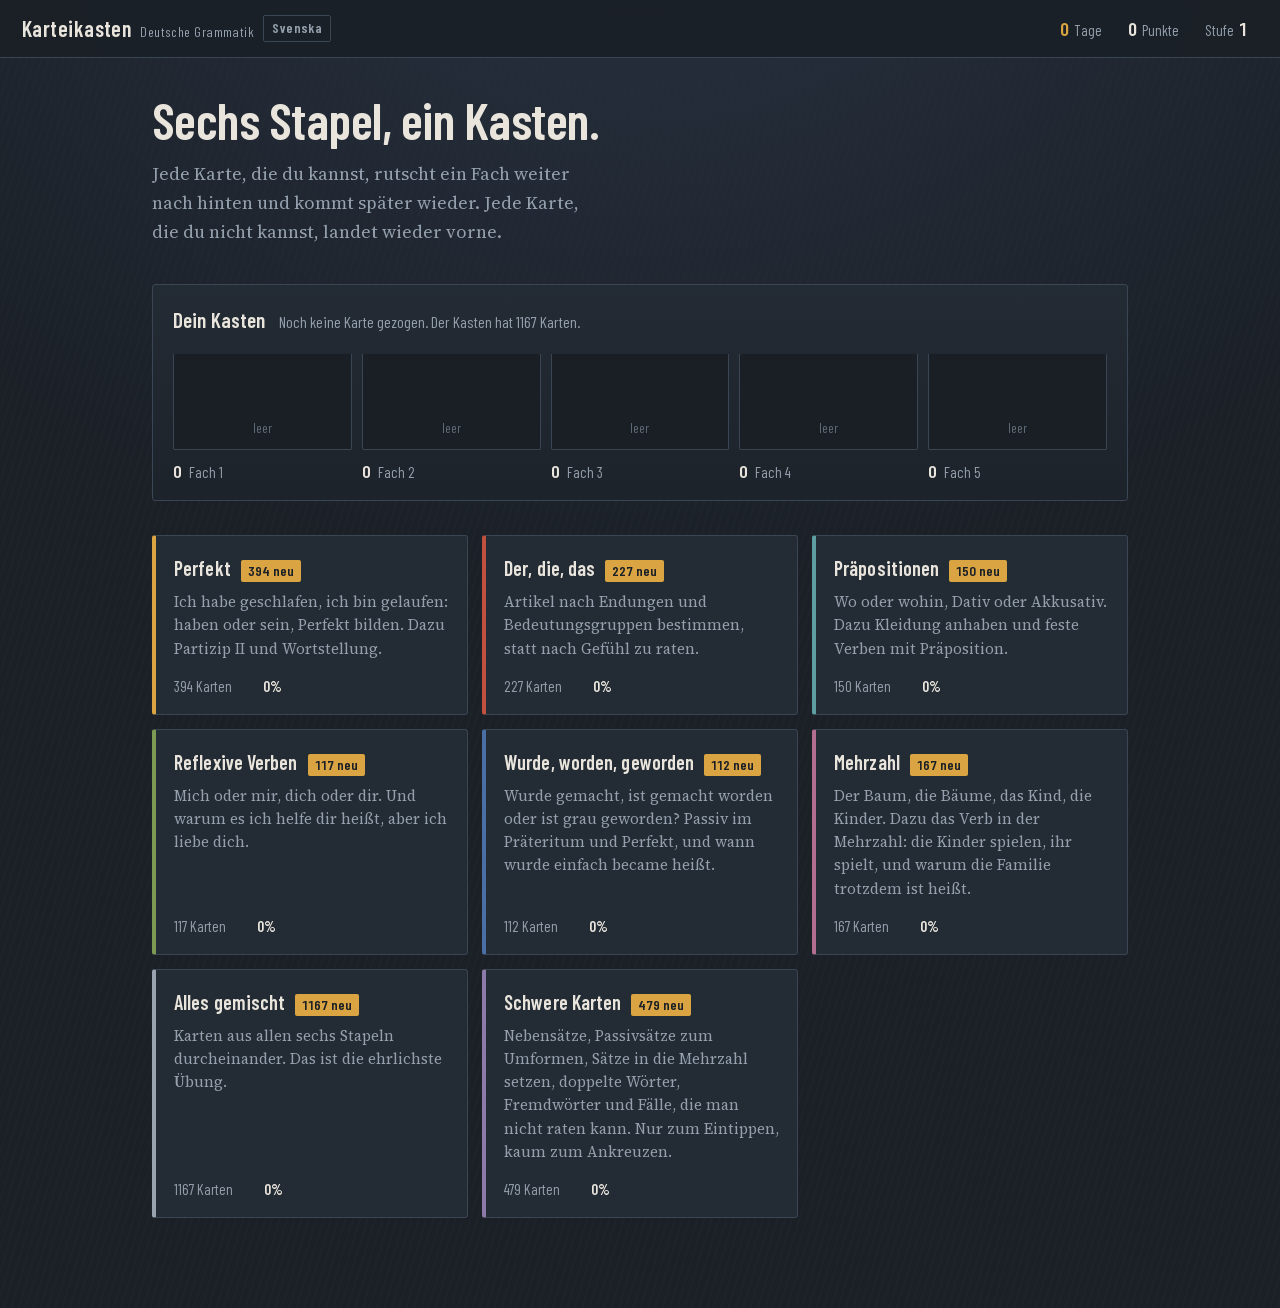
==== commit 0be56971: "Läuft offline und lässt sich auf den Home-Bildschirm legen: Service Worker, Schriften im Repo, Manif" ====
--- a/index.html
+++ b/index.html
@@ -6,9 +6,9 @@
 <title>Karteikasten - Deutsche Grammatik üben</title>
 <meta name="robots" content="noindex, nofollow">
 <meta name="description" content="Perfekt mit haben und sein, der/die/das, Präpositionen und reflexive Verben üben. Mit Karteikasten-System und Fortschritt.">
-<link rel="preconnect" href="https://fonts.googleapis.com">
-<link rel="preconnect" href="https://fonts.gstatic.com" crossorigin>
-<link href="https://fonts.googleapis.com/css2?family=Barlow+Condensed:wght@400;500;600&family=Source+Serif+4:ital,opsz,wght@0,8..60,400;0,8..60,600;1,8..60,400&display=swap" rel="stylesheet">
+<link rel="manifest" href="manifest-deutsch.webmanifest">
+<link rel="apple-touch-icon" href="icons/icon-180.png">
+<meta name="theme-color" content="#1B2027">
 <link rel="stylesheet" href="karteikasten.css">
 </head>
 <body>
--- a/karteikasten.css
+++ b/karteikasten.css
@@ -1,3 +1,8 @@
+@font-face{font-family:"Barlow Condensed";font-style:normal;font-weight:400;font-display:swap;src:url(fonts/barlow-condensed-400.woff2) format("woff2")}
+@font-face{font-family:"Barlow Condensed";font-style:normal;font-weight:500;font-display:swap;src:url(fonts/barlow-condensed-500.woff2) format("woff2")}
+@font-face{font-family:"Barlow Condensed";font-style:normal;font-weight:600;font-display:swap;src:url(fonts/barlow-condensed-600.woff2) format("woff2")}
+@font-face{font-family:"Source Serif 4";font-style:normal;font-weight:400 600;font-display:swap;src:url(fonts/source-serif-4.woff2) format("woff2")}
+@font-face{font-family:"Source Serif 4";font-style:italic;font-weight:400;font-display:swap;src:url(fonts/source-serif-4-italic.woff2) format("woff2")}
 :root{
   --schiefer:#1B2027;
   --schiefer-2:#232B34;
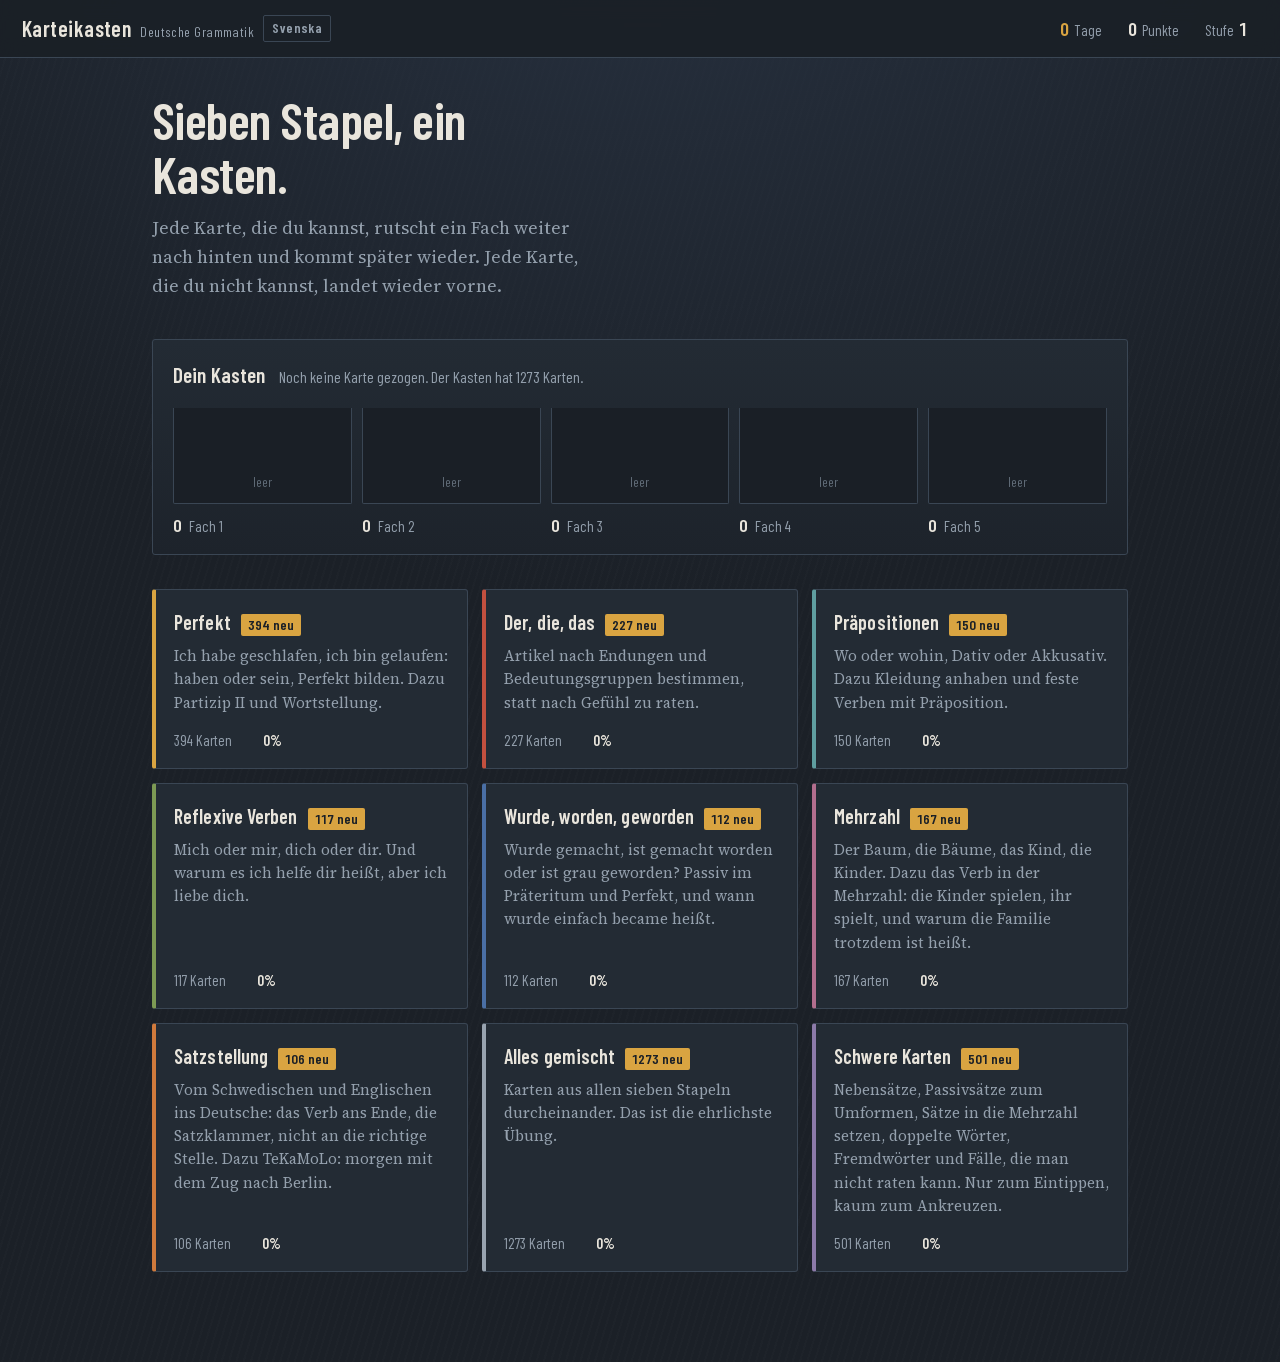
==== commit 9a1871f0: "Siebter Stapel: Satzstellung vom Schwedischen und Englischen ins Deutsche, mit TeKaMoLo und 45 neuen" ====
--- a/index.html
+++ b/index.html
@@ -5,7 +5,7 @@
 <meta name="viewport" content="width=device-width, initial-scale=1, viewport-fit=cover">
 <title>Karteikasten - Deutsche Grammatik üben</title>
 <meta name="robots" content="noindex, nofollow">
-<meta name="description" content="Perfekt mit haben und sein, der/die/das, Präpositionen und reflexive Verben üben. Mit Karteikasten-System und Fortschritt.">
+<meta name="description" content="Perfekt mit haben und sein, der/die/das, Präpositionen, reflexive Verben und Satzstellung üben. Mit Karteikasten-System und Fortschritt.">
 <link rel="manifest" href="manifest-deutsch.webmanifest">
 <link rel="apple-touch-icon" href="icons/icon-180.png">
 <meta name="theme-color" content="#1B2027">
@@ -28,7 +28,7 @@
 <!-- ============ Startseite ============ -->
 <section id="s-start">
   <div class="aufmacher">
-    <h1 id="gruss">Sechs Stapel, ein Kasten.</h1>
+    <h1 id="gruss">Sieben Stapel, ein Kasten.</h1>
     <p id="gruss-text">Jede Karte, die du kannst, rutscht ein Fach weiter nach hinten und kommt später wieder. Jede Karte, die du nicht kannst, landet wieder vorne.</p>
   </div>
 
@@ -1234,6 +1234,167 @@
 ];
 
 /* =====================================================================
+   Satzstellung: vom Schwedischen und Englischen ins Deutsche
+   ===================================================================== */
+
+const STELLUNG_REGELN = {
+ klammer:"Satzklammer: <b>haben</b> oder <b>sein</b> steht auf Position zwei, das Partizip ganz am <b>Ende</b>. Alles andere steht dazwischen. Auf Schwedisch und Englisch kommt das Partizip direkt danach: <i>jag har sett filmen</i>, I have seen the film.",
+ modal:"Das Modalverb steht auf Position zwei, der Infinitiv ganz am <b>Ende</b>. Auf Schwedisch bleiben beide zusammen: <i>jag kan inte komma i morgon</i>. Auf Deutsch: Ich kann morgen nicht <b>kommen</b>.",
+ futur:"<b>werden</b> steht auf Position zwei, der Infinitiv ganz am <b>Ende</b>: Ich werde morgen <b>arbeiten</b>. Auf Schwedisch bleiben <i>ska jobba</i> zusammen.",
+ trennbar:"Trennbare Verben: die Vorsilbe (an, auf, aus, ein, mit ...) wandert ans <b>Satzende</b>. Auf Schwedisch bleibt die Partikel beim Verb: <i>ringa upp</i>, <i>stiga upp</i>. Mit einem Modalverb bleibt das Verb ganz und steht am Ende: Kannst du den Fernseher <b>ausmachen</b>?",
+ nebensatz:"Nach <b>dass, weil, wenn, ob, obwohl, als</b> steht das konjugierte Verb ganz am <b>Ende</b>. Auf Schwedisch und Englisch bleibt es direkt nach dem Subjekt: <i>att du inte har tid</i>, aber: dass du keine Zeit <b>hast</b>.",
+ nebensatz_mehr:"Im Nebensatz mit zwei Verben steht das konjugierte Verb ganz hinten, <b>nach</b> dem Infinitiv oder Partizip: dass er arbeiten <b>muss</b>, dass sie es vergessen <b>hat</b>. Das schwedische BIFF hilft hier nicht: auf Deutsch rutscht das Verb einfach ans Ende.",
+ indirekt:"Eine indirekte Frage (Ich weiß nicht, wo ... / Weißt du, wann ...) ist ein Nebensatz: das Verb steht am <b>Ende</b>. Wie auf Schwedisch wird nichts umgestellt, aber auf Deutsch wandert das Verb ganz nach hinten.",
+ nebensatz_vorne:"Steht der Nebensatz vorne, zählt er als Position eins. Danach kommt sofort das <b>Verb</b>, dann das Subjekt: Wenn es regnet, <b>bleiben wir</b> zu Hause. Genau wie auf Schwedisch: <i>Om det regnar, stannar vi hemma.</i> Nur auf Englisch nicht: If it rains, we stay.",
+ inversion:"Das Verb steht immer auf Position <b>zwei</b>. Steht etwas anderes als das Subjekt vorne, kommt das Verb direkt danach, dann das Subjekt. Das kennst du aus dem Schwedischen: <i>I dag åker jag.</i> Nur auf Englisch heißt es Today I go.",
+ adverb:"<b>oft, immer, nie</b> stehen nach dem Verb: Ich trinke <b>oft</b> Kaffee. Wie auf Schwedisch: <i>jag dricker ofta kaffe</i>. Auf Englisch steht das Wort vor dem Verb: I often drink.",
+ nicht:"<b>nicht</b> steht möglichst weit hinten: nach dem Objekt und nach der Zeit, aber vor dem zweiten Verbteil und vor dem Ziel. Auf Schwedisch steht <i>inte</i> direkt nach dem Verb: <i>jag hittar inte min nyckel</i>, aber: Ich finde meinen Schlüssel <b>nicht</b>.",
+ pronomen:"Pronomen stehen früh, direkt nach dem Verb. Bei zwei Pronomen kommt der Akkusativ zuerst: Ich gebe <b>es ihm</b>. Ein <i>till</i> oder to braucht man nicht, der Dativ reicht.",
+ zu:"Infinitiv mit <b>zu</b>: zu und das Verb stehen ganz am <b>Ende</b>, alles andere davor: Ich versuche, Deutsch <b>zu lernen</b>. Bei trennbaren Verben steht zu in der Mitte: an<b>zu</b>rufen. Auf Schwedisch kommt <i>att lära sig</i> direkt nach dem Verb.",
+ frage:"In der Frage steht das konjugierte Verb ganz vorne oder direkt nach dem Fragewort. Der zweite Verbteil steht am <b>Ende</b>: Hast du mein Handy <b>gesehen</b>? Auf Schwedisch bleibt <i>sett</i> beim Verb: <i>Har du sett min telefon?</i>",
+ konj:"<b>und, aber, oder, denn</b> zählen nicht mit. Danach kommt ein ganz normaler Hauptsatz: Subjekt, Verb. Nur <b>weil</b> schickt das Verb ans Ende: weil ich krank <b>bin</b>, aber: denn ich <b>bin</b> krank.",
+ tekamolo:"<b>TeKaMoLo</b>: Temporal (wann?), Kausal (warum?), Modal (wie?), Lokal (wo, wohin?). Auf Schwedisch und Englisch ist es fast umgekehrt, dort steht die Zeit am Schluss: <i>Jag åker till Berlin med tåget i morgon.</i> Auf Deutsch kommt die Zeit früh: morgen mit dem Zug nach Berlin."
+};
+
+/* Ankreuzen: [Schwedisch, Englisch, Deutsch richtig, [falsch], Regel, schwer] */
+const D_STELLUNG = [
+["Jag har sett filmen.","I have seen the film.","Ich habe den Film gesehen.",["Ich habe gesehen den Film."],"klammer"],
+["Vi har köpt en ny bil.","We have bought a new car.","Wir haben ein neues Auto gekauft.",["Wir haben gekauft ein neues Auto."],"klammer"],
+["Han har glömt sin nyckel.","He has forgotten his key.","Er hat seinen Schlüssel vergessen.",["Er hat vergessen seinen Schlüssel."],"klammer"],
+["Hon har bott i Berlin i två år.","She has lived in Berlin for two years.","Sie hat zwei Jahre in Berlin gewohnt.",["Sie hat gewohnt in Berlin zwei Jahre.","Sie hat in Berlin gewohnt zwei Jahre."],"klammer"],
+["Vi har väntat på dig i en timme.","We have waited for you for an hour.","Wir haben eine Stunde auf dich gewartet.",["Wir haben gewartet auf dich eine Stunde.","Wir haben auf dich gewartet eine Stunde."],"klammer"],
+["Jag har aldrig varit i Wien.","I have never been to Vienna.","Ich bin noch nie in Wien gewesen.",["Ich bin noch nie gewesen in Wien.","Ich bin gewesen noch nie in Wien."],"klammer"],
+
+["Jag kan inte komma i morgon.","I can't come tomorrow.","Ich kann morgen nicht kommen.",["Ich kann nicht kommen morgen.","Ich kann kommen nicht morgen."],"modal"],
+["Du måste läsa den här boken.","You must read this book.","Du musst dieses Buch lesen.",["Du musst lesen dieses Buch."],"modal"],
+["Kan du hjälpa mig?","Can you help me?","Kannst du mir helfen?",["Kannst du helfen mir?"],"modal"],
+["Kan du visa mig vägen?","Can you show me the way?","Kannst du mir den Weg zeigen?",["Kannst du zeigen mir den Weg?","Kannst du mir zeigen den Weg?"],"modal"],
+["Vi vill åka till Italien i sommar.","We want to go to Italy this summer.","Wir wollen diesen Sommer nach Italien fahren.",["Wir wollen fahren nach Italien diesen Sommer.","Wir wollen nach Italien fahren diesen Sommer."],"modal",1],
+["Jag ska jobba i morgon.","I will work tomorrow.","Ich werde morgen arbeiten.",["Ich werde arbeiten morgen."],"futur"],
+["Det kommer att regna i morgon.","It will rain tomorrow.","Es wird morgen regnen.",["Es wird regnen morgen."],"futur"],
+
+["Jag ringer dig i kväll.","I'll call you tonight.","Ich rufe dich heute Abend an.",["Ich rufe an dich heute Abend.","Ich anrufe dich heute Abend."],"trennbar"],
+["Tåget kommer fram klockan åtta.","The train arrives at eight.","Der Zug kommt um acht Uhr an.",["Der Zug kommt an um acht Uhr.","Der Zug ankommt um acht Uhr."],"trennbar"],
+["Jag stiger upp klockan sex varje dag.","I get up at six every day.","Ich stehe jeden Tag um sechs Uhr auf.",["Ich stehe auf um sechs Uhr jeden Tag.","Ich aufstehe jeden Tag um sechs Uhr."],"trennbar"],
+["Vi handlar på lördag.","We'll do the shopping on Saturday.","Wir kaufen am Samstag ein.",["Wir kaufen ein am Samstag.","Wir einkaufen am Samstag."],"trennbar"],
+["Kan du stänga av tv:n?","Can you turn off the TV?","Kannst du den Fernseher ausmachen?",["Kannst du ausmachen den Fernseher?","Kannst du machen den Fernseher aus?"],"trennbar",1],
+
+["Jag vet att du inte har tid.","I know that you don't have time.","Ich weiß, dass du keine Zeit hast.",["Ich weiß, dass du hast keine Zeit."],"nebensatz"],
+["Hon stannar hemma eftersom hon är sjuk.","She stays at home because she is ill.","Sie bleibt zu Hause, weil sie krank ist.",["Sie bleibt zu Hause, weil sie ist krank."],"nebensatz"],
+["Jag tror att han bor i Hamburg.","I think he lives in Hamburg.","Ich glaube, dass er in Hamburg wohnt.",["Ich glaube, dass er wohnt in Hamburg."],"nebensatz"],
+["Ring mig när du kommer hem.","Call me when you get home.","Ruf mich an, wenn du nach Hause kommst.",["Ruf mich an, wenn du kommst nach Hause."],"nebensatz"],
+["Jag är glad att du är här.","I'm happy that you are here.","Ich freue mich, dass du hier bist.",["Ich freue mich, dass du bist hier."],"nebensatz"],
+["Jag frågar om hon kommer i morgon.","I'm asking if she's coming tomorrow.","Ich frage, ob sie morgen kommt.",["Ich frage, ob sie kommt morgen."],"nebensatz"],
+["Vi går ut fast det regnar mycket.","We go out although it's raining a lot.","Wir gehen raus, obwohl es stark regnet.",["Wir gehen raus, obwohl es regnet stark."],"nebensatz"],
+["Det är synd att du inte kan komma.","It's a pity that you can't come.","Es ist schade, dass du nicht kommen kannst.",["Es ist schade, dass du kannst nicht kommen.","Es ist schade, dass du nicht kannst kommen."],"nebensatz_mehr"],
+["Jag tror att hon har glömt det.","I think she has forgotten it.","Ich glaube, dass sie es vergessen hat.",["Ich glaube, dass sie hat es vergessen.","Ich glaube, dass sie hat vergessen es."],"nebensatz_mehr"],
+["Han säger att han måste jobba i helgen.","He says that he has to work at the weekend.","Er sagt, dass er am Wochenende arbeiten muss.",["Er sagt, dass er muss arbeiten am Wochenende.","Er sagt, dass er muss am Wochenende arbeiten."],"nebensatz_mehr",1],
+["Jag lär mig tyska eftersom jag vill bo i Tyskland.","I'm learning German because I want to live in Germany.","Ich lerne Deutsch, weil ich in Deutschland wohnen will.",["Ich lerne Deutsch, weil ich will wohnen in Deutschland.","Ich lerne Deutsch, weil ich will in Deutschland wohnen."],"nebensatz_mehr",1],
+
+["Vet du var hon bor?","Do you know where she lives?","Weißt du, wo sie wohnt?",["Weißt du, wo wohnt sie?"],"indirekt"],
+["Jag vet inte varför tåget är försenat.","I don't know why the train is late.","Ich weiß nicht, warum der Zug Verspätung hat.",["Ich weiß nicht, warum der Zug hat Verspätung.","Ich weiß nicht, warum hat der Zug Verspätung."],"indirekt"],
+["Kan du säga mig när filmen börjar?","Can you tell me when the film starts?","Kannst du mir sagen, wann der Film anfängt?",["Kannst du mir sagen, wann der Film fängt an?","Kannst du mir sagen, wann fängt der Film an?"],"indirekt",1],
+["Jag undrar om de har kommit hem.","I wonder if they have come home.","Ich frage mich, ob sie nach Hause gekommen sind.",["Ich frage mich, ob sie sind nach Hause gekommen.","Ich frage mich, ob sie sind gekommen nach Hause."],"indirekt",1],
+
+["Om det regnar, stannar vi hemma.","If it rains, we'll stay at home.","Wenn es regnet, bleiben wir zu Hause.",["Wenn es regnet, wir bleiben zu Hause.","Wenn regnet es, bleiben wir zu Hause."],"nebensatz_vorne"],
+["När jag kom hem, åt jag middag.","When I got home, I had dinner.","Als ich nach Hause kam, habe ich zu Abend gegessen.",["Als ich nach Hause kam, ich habe zu Abend gegessen.","Als ich kam nach Hause, habe ich zu Abend gegessen."],"nebensatz_vorne"],
+["Eftersom jag är trött, går jag och lägger mig.","Because I'm tired, I'm going to bed.","Weil ich müde bin, gehe ich ins Bett.",["Weil ich müde bin, ich gehe ins Bett.","Weil ich bin müde, gehe ich ins Bett."],"nebensatz_vorne"],
+["Fast det var kallt, badade vi.","Although it was cold, we went swimming.","Obwohl es kalt war, sind wir schwimmen gegangen.",["Obwohl es kalt war, wir sind schwimmen gegangen.","Obwohl es war kalt, sind wir schwimmen gegangen."],"nebensatz_vorne",1],
+["Om du har tid, kan vi träffas i morgon.","If you have time, we can meet tomorrow.","Wenn du Zeit hast, können wir uns morgen treffen.",["Wenn du Zeit hast, wir können uns morgen treffen.","Wenn du hast Zeit, können wir uns morgen treffen.","Wenn du Zeit hast, können wir treffen uns morgen."],"nebensatz_vorne",1],
+
+["I dag åker jag till Berlin.","Today I'm going to Berlin.","Heute fahre ich nach Berlin.",["Heute ich fahre nach Berlin."],"inversion"],
+["I morgon har jag ingen tid.","Tomorrow I don't have any time.","Morgen habe ich keine Zeit.",["Morgen ich habe keine Zeit."],"inversion"],
+["På sommaren badar vi i sjön.","In summer we swim in the lake.","Im Sommer baden wir im See.",["Im Sommer wir baden im See."],"inversion"],
+["Tyvärr kan jag inte komma.","Unfortunately I can't come.","Leider kann ich nicht kommen.",["Leider ich kann nicht kommen.","Leider kann ich kommen nicht."],"inversion"],
+["Därför stannade jag hemma.","That's why I stayed at home.","Deshalb bin ich zu Hause geblieben.",["Deshalb ich bin zu Hause geblieben.","Deshalb bin ich geblieben zu Hause."],"inversion"],
+["Den filmen har jag redan sett.","That film I have already seen.","Den Film habe ich schon gesehen.",["Den Film ich habe schon gesehen.","Den Film habe ich gesehen schon."],"inversion",1],
+
+["Jag dricker ofta kaffe.","I often drink coffee.","Ich trinke oft Kaffee.",["Ich oft trinke Kaffee."],"adverb"],
+["Han kommer alltid för sent.","He always comes too late.","Er kommt immer zu spät.",["Er immer kommt zu spät."],"adverb"],
+["Vi äter aldrig kött.","We never eat meat.","Wir essen nie Fleisch.",["Wir nie essen Fleisch."],"adverb"],
+
+["Jag hittar inte min nyckel.","I can't find my key.","Ich finde meinen Schlüssel nicht.",["Ich finde nicht meinen Schlüssel."],"nicht"],
+["Vi har inte sett filmen.","We haven't seen the film.","Wir haben den Film nicht gesehen.",["Wir haben nicht gesehen den Film.","Wir nicht haben den Film gesehen."],"nicht"],
+["Hon vill inte åka hem.","She doesn't want to go home.","Sie will nicht nach Hause fahren.",["Sie will nach Hause nicht fahren.","Sie will nicht fahren nach Hause."],"nicht"],
+["Jag kan inte hjälpa dig i dag.","I can't help you today.","Ich kann dir heute nicht helfen.",["Ich kann nicht helfen dir heute.","Ich kann dir nicht helfen heute."],"nicht",1],
+
+["Jag ger det till honom.","I give it to him.","Ich gebe es ihm.",["Ich gebe ihm es.","Ich gebe es zu ihm."],"pronomen",1],
+["Jag har köpt en present till henne.","I have bought a present for her.","Ich habe ihr ein Geschenk gekauft.",["Ich habe gekauft ihr ein Geschenk.","Ich habe ein Geschenk gekauft zu ihr."],"pronomen"],
+
+["Jag försöker lära mig tyska.","I'm trying to learn German.","Ich versuche, Deutsch zu lernen.",["Ich versuche zu lernen Deutsch.","Ich versuche, zu Deutsch lernen."],"zu"],
+["Det är svårt att hitta en lägenhet.","It's hard to find a flat.","Es ist schwer, eine Wohnung zu finden.",["Es ist schwer, zu finden eine Wohnung."],"zu"],
+["Jag har glömt att ringa honom.","I forgot to call him.","Ich habe vergessen, ihn anzurufen.",["Ich habe vergessen, anzurufen ihn.","Ich habe vergessen, zu anrufen ihn."],"zu",1],
+
+["Har du sett min telefon?","Have you seen my phone?","Hast du mein Handy gesehen?",["Hast du gesehen mein Handy?"],"frage"],
+["Varför har du inte ringt?","Why haven't you called?","Warum hast du nicht angerufen?",["Warum hast du angerufen nicht?","Warum du hast nicht angerufen?"],"frage"],
+["Vad vill du äta i kväll?","What do you want to eat tonight?","Was willst du heute Abend essen?",["Was willst du essen heute Abend?","Was du willst heute Abend essen?"],"frage"],
+
+["Jag stannar hemma, för jag är sjuk.","I'm staying at home, because I'm ill.","Ich bleibe zu Hause, denn ich bin krank.",["Ich bleibe zu Hause, denn ich krank bin.","Ich bleibe zu Hause, denn bin ich krank."],"konj"],
+["Jag är trött, men jag måste jobba.","I'm tired, but I have to work.","Ich bin müde, aber ich muss arbeiten.",["Ich bin müde, aber muss ich arbeiten.","Ich bin müde, aber ich arbeiten muss."],"konj"],
+
+["Jag åker till Berlin med tåget i morgon.","I'm going to Berlin by train tomorrow.","Ich fahre morgen mit dem Zug nach Berlin.",["Ich fahre nach Berlin mit dem Zug morgen.","Ich fahre mit dem Zug nach Berlin morgen."],"tekamolo"],
+["Hon jobbar på ett kafé på helgerna.","She works in a café at weekends.","Sie arbeitet am Wochenende in einem Café.",["Sie arbeitet in einem Café am Wochenende."],"tekamolo"],
+["Vi träffades i Stockholm förra året.","We met in Stockholm last year.","Wir haben uns letztes Jahr in Stockholm kennengelernt.",["Wir haben uns in Stockholm letztes Jahr kennengelernt.","Wir haben kennengelernt uns in Stockholm letztes Jahr."],"tekamolo"],
+["Han cyklar till jobbet varje dag.","He cycles to work every day.","Er fährt jeden Tag mit dem Fahrrad zur Arbeit.",["Er fährt zur Arbeit mit dem Fahrrad jeden Tag.","Er fährt mit dem Fahrrad zur Arbeit jeden Tag."],"tekamolo"],
+["Vi åkte till Italien med bil i somras.","We drove to Italy last summer.","Wir sind letzten Sommer mit dem Auto nach Italien gefahren.",["Wir sind nach Italien mit dem Auto letzten Sommer gefahren.","Wir sind mit dem Auto nach Italien letzten Sommer gefahren."],"tekamolo"],
+["Jag stannade hemma i går på grund av regnet.","I stayed at home yesterday because of the rain.","Ich bin gestern wegen des Regens zu Hause geblieben.",["Ich bin zu Hause wegen des Regens gestern geblieben.","Ich bin gestern zu Hause wegen des Regens geblieben."],"tekamolo",1],
+["Hon gick snabbt hem efter jobbet.","She quickly went home after work.","Sie ist nach der Arbeit schnell nach Hause gegangen.",["Sie ist schnell nach Hause nach der Arbeit gegangen.","Sie ist nach Hause schnell nach der Arbeit gegangen."],"tekamolo",1]
+];
+
+const TEKAMOLO = {
+ te:["Te: wann?","<b>Te</b>, temporal: antwortet auf wann, wie lange, seit wann."],
+ ka:["Ka: warum?","<b>Ka</b>, kausal: antwortet auf warum. Oft mit wegen, aus, vor oder trotz."],
+ mo:["Mo: wie?","<b>Mo</b>, modal: antwortet auf wie, womit, mit wem."],
+ lo:["Lo: wo, wohin?","<b>Lo</b>, lokal: antwortet auf wo, wohin, woher."]
+};
+
+/* TeKaMoLo erkennen: [Satz, Satzteil, te|ka|mo|lo] */
+const D_TEKAMOLO = [
+["Ich fahre morgen mit dem Zug nach Berlin.","morgen","te"],
+["Ich fahre morgen mit dem Zug nach Berlin.","mit dem Zug","mo"],
+["Ich fahre morgen mit dem Zug nach Berlin.","nach Berlin","lo"],
+["Wir sind wegen des Regens zu Hause geblieben.","wegen des Regens","ka"],
+["Wir sind wegen des Regens zu Hause geblieben.","zu Hause","lo"],
+["Sie arbeitet seit drei Jahren in einer Bäckerei.","seit drei Jahren","te"],
+["Er ist vor Freude durch die Wohnung getanzt.","vor Freude","ka"],
+["Er ist vor Freude durch die Wohnung getanzt.","durch die Wohnung","lo"],
+["Ich habe den Brief gestern sehr schnell geschrieben.","sehr schnell","mo"],
+["Wir treffen uns nach dem Kurs im Café.","nach dem Kurs","te"],
+["Wir treffen uns nach dem Kurs im Café.","im Café","lo"],
+["Sie ist aus Neugier allein in den Keller gegangen.","aus Neugier","ka"],
+["Sie ist aus Neugier allein in den Keller gegangen.","allein","mo"],
+["Ich lerne jeden Abend mit großer Freude Deutsch.","mit großer Freude","mo"],
+["Am Wochenende fahren wir mit dem Rad an den See.","Am Wochenende","te"],
+["Am Wochenende fahren wir mit dem Rad an den See.","mit dem Rad","mo"],
+["Wegen der Kälte bleiben die Kinder im Haus.","Wegen der Kälte","ka"],
+["Elli kommt aus Schweden.","aus Schweden","lo"]
+];
+
+/* Satz bauen: [Schwedisch, Englisch, Deutsch mit | zwischen den Bausteinen, Regel, schwer, weitere Lösungen] */
+const D_STELLUNG_BAU = [
+["Jag åker till Berlin med tåget i morgon.","I'm going to Berlin by train tomorrow.","Ich|fahre|morgen|mit dem Zug|nach Berlin.","tekamolo"],
+["Hon åker buss till jobbet varje morgon.","She takes the bus to work every morning.","Sie|fährt|jeden Morgen|mit dem Bus|zur Arbeit.","tekamolo"],
+["Vi stannade hemma i går på grund av regnet.","We stayed at home yesterday because of the rain.","Wir|sind|gestern|wegen des Regens|zu Hause|geblieben.","tekamolo",1],
+["Vi träffades i Stockholm förra året.","We met in Stockholm last year.","Wir|haben|uns|letztes Jahr|in Stockholm|kennengelernt.","tekamolo",1],
+["Hon gick snabbt hem efter jobbet.","She quickly went home after work.","Sie|ist|nach der Arbeit|schnell|nach Hause|gegangen.","tekamolo",1],
+["Jag har inte sett filmen än.","I haven't seen the film yet.","Ich|habe|den Film|noch nicht|gesehen.","klammer"],
+["Jag kan inte komma i kväll.","I can't come tonight.","Ich|kann|heute Abend|nicht|kommen.","modal"],
+["Kan du hjälpa mig med flytten i morgon?","Can you help me with the move tomorrow?","Kannst|du|mir|morgen|beim Umzug|helfen?","modal"],
+["Jag ringer dig i kväll.","I'll call you tonight.","Ich|rufe|dich|heute Abend|an.","trennbar"],
+["Jag stiger upp klockan sex varje dag.","I get up at six every day.","Ich|stehe|jeden Tag|um sechs Uhr|auf.","trennbar"],
+["Har du sett min nyckel?","Have you seen my key?","Hast|du|meinen Schlüssel|gesehen?","frage"],
+["Han gav mig boken i går.","He gave me the book yesterday.","Er|hat|mir|gestern|das Buch|gegeben.","pronomen",0,["Er hat mir das Buch gestern gegeben."]],
+["Jag vet att du inte har tid i morgon.","I know you don't have time tomorrow.","Ich weiß,|dass|du|morgen|keine Zeit|hast.","nebensatz"],
+["Jag vet inte varför tåget är försenat.","I don't know why the train is late.","Ich weiß nicht,|warum|der Zug|Verspätung|hat.","indirekt"],
+["Om det regnar, stannar vi hemma.","If it rains, we'll stay at home.","Wenn|es|regnet,|bleiben|wir|zu Hause.","nebensatz_vorne"],
+["Han säger att han måste jobba i helgen.","He says he has to work at the weekend.","Er sagt,|dass|er|am Wochenende|arbeiten|muss.","nebensatz_mehr",1],
+["Jag lär mig tyska eftersom jag vill bo i Tyskland.","I'm learning German because I want to live in Germany.","Ich|lerne|Deutsch,|weil|ich|in Deutschland|wohnen|will.","nebensatz_mehr",1],
+["Jag försöker lära mig tyska varje dag.","I try to learn German every day.","Ich|versuche,|jeden Tag|Deutsch|zu|lernen.","zu",1],
+["Eftersom jag är trött, går jag och lägger mig tidigt.","Because I'm tired, I'm going to bed early.","Weil|ich|müde|bin,|gehe|ich|früh|ins Bett.","nebensatz_vorne",1],
+["Fast det var kallt, badade vi i sjön.","Although it was cold, we swam in the lake.","Obwohl|es|kalt|war,|sind|wir|im See|geschwommen.","nebensatz_vorne",1]
+];
+
+/* =====================================================================
    Karten bauen
    ===================================================================== */
 
@@ -1247,11 +1408,12 @@
  {k:"praep",   name:"Präpositionen",     farbe:"#5F9EA0", text:"Wo oder wohin, Dativ oder Akkusativ. Dazu Kleidung anhaben und feste Verben mit Präposition."},
  {k:"reflexiv",name:"Reflexive Verben",  farbe:"#7D9A54", text:"Mich oder mir, dich oder dir. Und warum es ich helfe dir heißt, aber ich liebe dich."},
  {k:"werden",  name:"Wurde, worden, geworden", farbe:"#4A6FA5", text:"Wurde gemacht, ist gemacht worden oder ist grau geworden? Passiv im Präteritum und Perfekt, und wann wurde einfach became heißt."},
- {k:"mehrzahl",name:"Mehrzahl",          farbe:"#B26E8E", text:"Der Baum, die Bäume, das Kind, die Kinder. Dazu das Verb in der Mehrzahl: die Kinder spielen, ihr spielt, und warum die Familie trotzdem ist heißt."}
+ {k:"mehrzahl",name:"Mehrzahl",          farbe:"#B26E8E", text:"Der Baum, die Bäume, das Kind, die Kinder. Dazu das Verb in der Mehrzahl: die Kinder spielen, ihr spielt, und warum die Familie trotzdem ist heißt."},
+ {k:"stellung",name:"Satzstellung",      farbe:"#D07A3C", text:"Vom Schwedischen und Englischen ins Deutsche: das Verb ans Ende, die Satzklammer, nicht an die richtige Stelle. Dazu TeKaMoLo: morgen mit dem Zug nach Berlin."}
 ];
 const SONDERDECKS={
  gemischt:{k:"gemischt",name:"Alles gemischt",farbe:"#98A3AF",
-   text:"Karten aus allen sechs Stapeln durcheinander. Das ist die ehrlichste Übung."},
+   text:"Karten aus allen sieben Stapeln durcheinander. Das ist die ehrlichste Übung."},
  schwer:{k:"schwer",name:"Schwere Karten",farbe:"#8C7AA9",
    text:"Nebensätze, Passivsätze zum Umformen, Sätze in die Mehrzahl setzen, doppelte Wörter, Fremdwörter und Fälle, die man nicht raten kann. Nur zum Eintippen, kaum zum Ankreuzen."},
  fehler:{k:"fehler",name:"Fehlerstapel",farbe:"#E98776",
@@ -1596,6 +1758,47 @@
     erklaerung:esc(hinweis)+" &ndash; Vollständig: "+esc(loesung)
   });
 });
+
+/* ---------- Satzstellung ---------- */
+const vorlage=(sv,en)=>esc(sv)+'<span class="zusatz">'+esc(en)+'</span>';
+
+D_STELLUNG.forEach(([sv,en,richtig,falsch,regel,schwer])=>{
+  neueKarte({
+    deck:"stellung", typ:"wahl", schwer:!!schwer,
+    rohfrage:sv,
+    frage:vorlage(sv,en),
+    anweisung:"So heißt es auf Schwedisch und Englisch. Wie heißt der Satz auf Deutsch?",
+    optionen:[richtig].concat(falsch), richtig:richtig,
+    erklaerung:STELLUNG_REGELN[regel]
+  });
+});
+
+D_TEKAMOLO.forEach(([satz,teil,art])=>{
+  neueKarte({
+    deck:"stellung", typ:"wahl",
+    rohfrage:satz+"|"+teil,
+    frage:esc(satz).replace(esc(teil),"<em>"+esc(teil)+"</em>"),
+    anweisung:"Was ist <i>"+esc(teil)+"</i>: Te, Ka, Mo oder Lo?",
+    optionen:["te","ka","mo","lo"].map(a=>TEKAMOLO[a][0]), richtig:TEKAMOLO[art][0],
+    erklaerung:TEKAMOLO[art][1]+" Im Satz gilt die Reihenfolge Te, Ka, Mo, Lo."
+  });
+});
+
+D_STELLUNG_BAU.forEach(([sv,en,deutsch,regel,schwer,alt])=>{
+  const woerter=deutsch.replace(/[.?!]$/,"").split("|");
+  const loesung=deutsch.split("|").join(" ");
+  neueKarte({
+    deck:"stellung", typ:"bau", schwer:!!schwer,
+    rohfrage:sv,
+    frage:vorlage(sv,en),
+    anweisung:"Bau den Satz auf Deutsch. Fang mit <i>"+esc(woerter[0])+"</i> an.",
+    woerter:woerter,
+    schluss:deutsch.slice(-1),
+    loesungen:[loesung].concat(alt||[]),
+    erklaerung:STELLUNG_REGELN[regel]+" &ndash; "+esc(loesung)
+  });
+});
+
 const JUBEL=[
 "Wow Elli, du bist die Beste!","Großartig, Elli!","Elli, das war perfekt!","Super gemacht, Elli!",
 "Elli, du bist ein Grammatik-Star!","Genau so, Elli!","Elli, das sitzt!","Fantastisch, Elli!",
@@ -1609,7 +1812,28 @@
 "Elli, du bist auf dem Weg nach oben!","Brillant, Elli!","Elli, so macht man das!","Grandios, Elli!",
 "Elli, du bist ein echtes Vorbild!","Hut ab, Elli!","Elli, das kann sich sehen lassen!","Glänzend, Elli!",
 "Elli, du bist ein Sprachtalent!","Richtig gut, Elli!","Elli, du bist ein Champion!","Bestens, Elli!",
-"Elli, das war zum Applaudieren!","Elli, du bist einfach großartig!"
+"Elli, das war zum Applaudieren!","Elli, du bist einfach großartig!",
+"Elli, Goethe wäre stolz auf dich!","Elli, du sprichst bald besser Deutsch als die Deutschen!",
+"Elli, du hast den Dreh raus!","Elli, das war Deutsch wie aus dem Bilderbuch!",
+"Elli, so klingt eine Muttersprachlerin!","Elli, das war ein Satz zum Einrahmen!",
+"Elli, du hast Grammatik im Blut!","Elli, das war Weltklasse!",
+"Elli, du bist eine Grammatik-Königin!","Elli, dein Fleiß zahlt sich aus!",
+"Elli, ganz Deutschland applaudiert!","Elli, du bist der Hammer!",
+"Elli, das war erste Sahne!","Elli, du bist eine Wucht!",
+"Elli, du verdienst eine Goldmedaille!","Elli, du bist heute in Topform!",
+"Elli, kein Satz ist vor dir sicher!","Elli, du bist einfach genial!",
+"Elli, du kannst richtig stolz auf dich sein!","Elli, du wächst über dich hinaus!",
+"Elli, jede Karte macht dich stärker!","Elli, dein Deutsch wird jeden Tag schöner!",
+"Elli, du baust Sätze wie eine Architektin!","Elli, das Verb am Ende? Für dich ein Klacks!",
+"Elli, du machst das mit links!","Elli, das war souverän!",
+"Elli, du bist ein Phänomen!","Elli, jetzt bist du richtig in Fahrt!",
+"Elli, mit dir macht Deutsch richtig Spaß!","Elli, du hast es voll im Griff!",
+"Elli, das war ein Treffer mitten ins Schwarze!","Elli, du lernst schneller als jeder Schnellzug!",
+"Elli, du bist auf dem besten Weg zum Deutsch-Profi!","Elli, das war ganz große Klasse!",
+"Elli, jeder Fehler vorher hat sich gelohnt!","Elli, dein Kopf läuft auf Hochtouren!",
+"Elli, du bist unaufhaltsam!","Elli, an dir kann sich jeder ein Beispiel nehmen!",
+"Elli, das hätte keine Lehrerin besser gemacht!","Elli, du bist ein Wunder an Ausdauer!",
+"Snyggt, Elli!","Elli, du är grym!","Kanon, Elli!","Heja Elli!","Elli, du är bäst!"
 ];
 
 /* =====================================================================
@@ -1646,7 +1870,7 @@
     s30:    ["Ein Monat",         "An dreißig Tagen hintereinander geübt."],
     sauber: ["Ohne Fehler",       "Eine ganze Runde ohne einen einzigen Fehler."],
     fach5:  ["Hinten im Kasten",  "25 Karten liegen in Fach 5."],
-    alle:   ["Alle sechs Stapel", "Aus jedem Stapel eine Karte gezogen."],
+    alle:   ["Alle sieben Stapel","Aus jedem Stapel eine Karte gezogen."],
     hundert:["Hundert Karten",    "100 verschiedene Karten schon einmal gezogen."],
     schwer: ["Harte Nuss",        "25 schwere Karten liegen in Fach 4 oder 5."]
   },
@@ -1655,7 +1879,7 @@
     rundeBeenden:"Runde beenden", zumKasten:"Zum Kasten",
     tag:"Tag", tage:"Tage",
     grussFertig:"Für heute ist alles durch.",
-    grussErsteRunde:"Sechs Stapel, ein Kasten.",
+    grussErsteRunde:"Sieben Stapel, ein Kasten.",
     grussWeiter:"Weiter geht's.",
     grussTextFertig:"Alle Karten liegen weiter hinten im Kasten und kommen später wieder. Du kannst trotzdem jederzeit eine Extrarunde ziehen.",
     grussText:"Jede Karte, die du kannst, rutscht ein Fach weiter nach hinten und kommt später wieder. Jede Karte, die du nicht kannst, landet wieder vorne.",
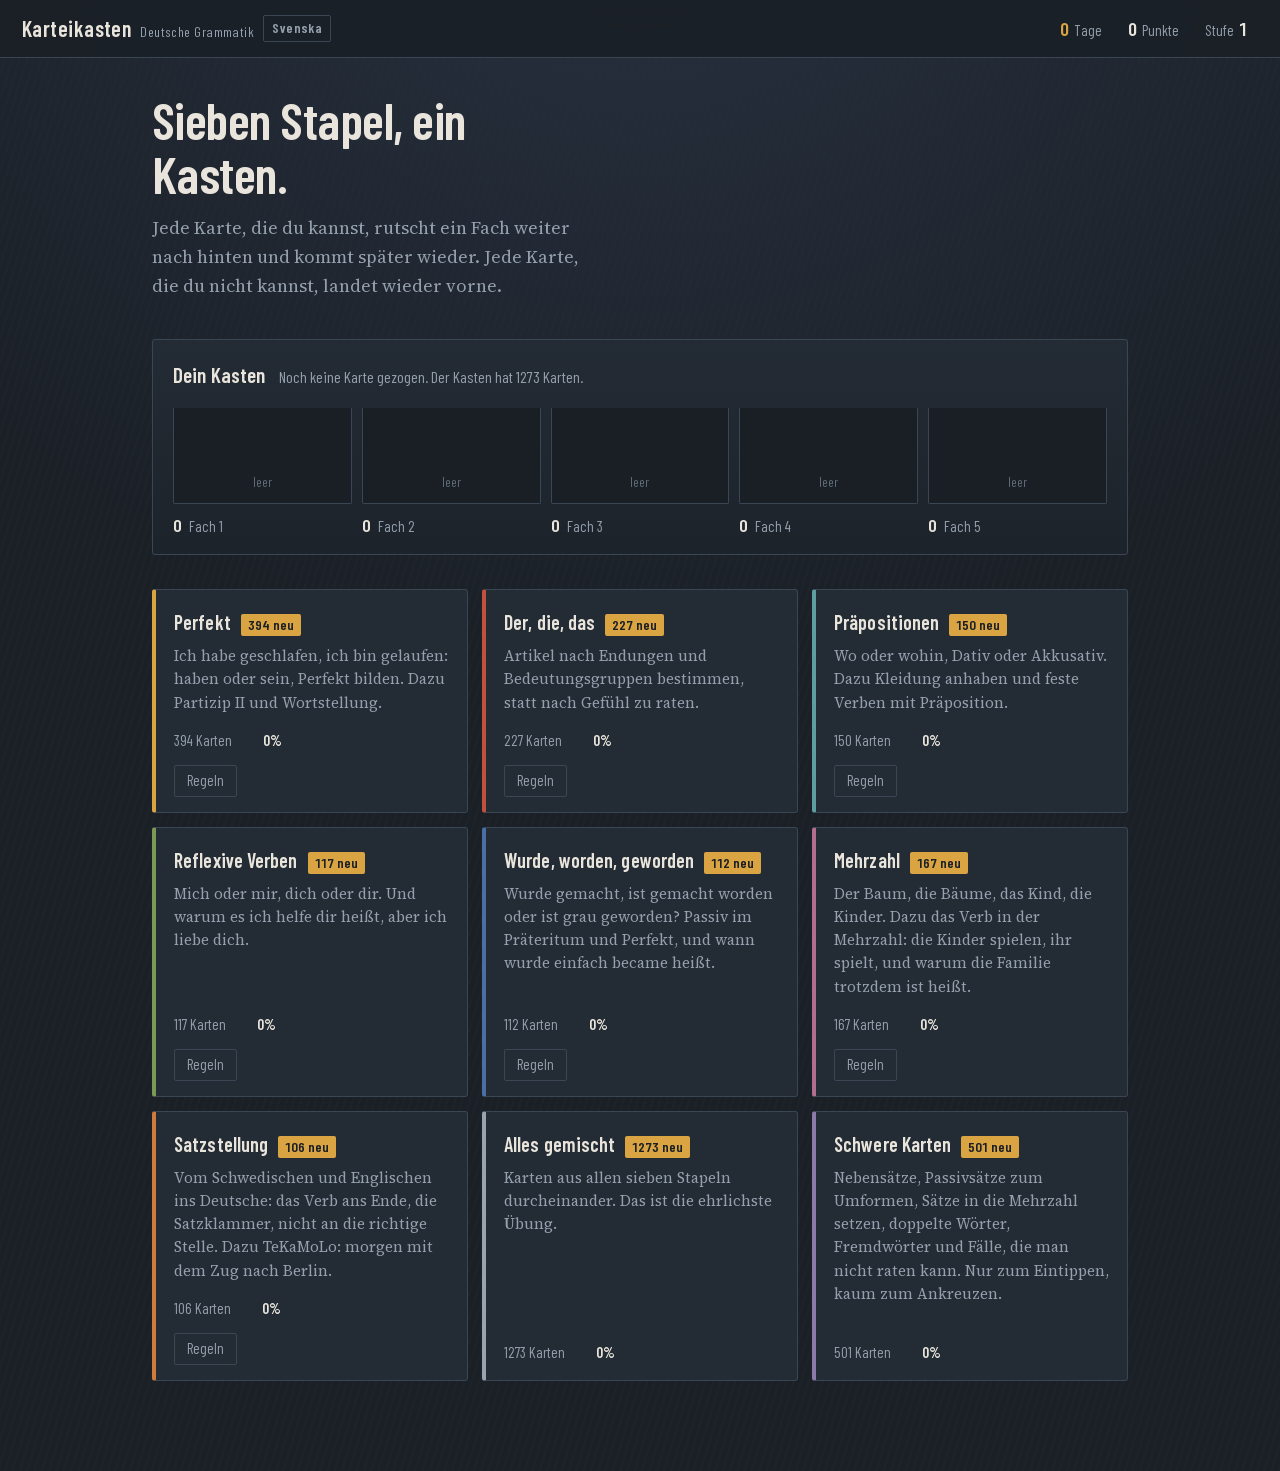
==== commit 7cefec1a: "Regelseite für jeden Stapel, deutsch und schwedisch, und Korrekturen an ungenauen Karten" ====
--- a/index.html
+++ b/index.html
@@ -108,8 +108,14 @@
   </div>
 </section>
 
+<!-- ============ Regeln ============ -->
+<section id="s-regeln" hidden>
+  <article class="regelblatt" id="regelblatt"></article>
+</section>
+
 </main>
 <script src="karteikasten.js"></script>
+<script src="deutsch/regeln.js"></script>
 <script>
 "use strict";
 
@@ -222,7 +228,7 @@
 tag:"Wochentage, Monate und Jahreszeiten sind <b>maskulin</b>: der Montag, der Januar, der Sommer.",
 wetter:"Himmelsrichtungen und Wetterwörter sind <b>maskulin</b>: der Norden, der Regen, der Wind.",
 er:"Nomen auf <b>-er</b>, die eine Person oder ein Gerät bezeichnen, sind maskulin: der Lehrer, der Computer.",
-el:"Viele Geräte und Gegenstände auf <b>-el</b> sind maskulin: der Löffel, der Schlüssel.",
+el:"Viele Geräte und Gegenstände auf <b>-el</b> sind maskulin: der Löffel, der Schlüssel. Aber Vorsicht, es gibt auch viele feminine: die Gabel, die Regel, die Insel.",
 ling:"Nomen auf <b>-ling</b> sind maskulin: der Frühling, der Schmetterling.",
 ismus:"Nomen auf <b>-ismus</b> sind maskulin: der Kapitalismus, der Tourismus.",
 or:"Nomen auf <b>-or</b> sind maskulin: der Motor, der Doktor.",
@@ -254,7 +260,7 @@
 ge:"Sammelbegriffe mit der Vorsilbe <b>Ge-</b> sind neutrum: das Gemüse, das Gebäude.",
 verbnomen:"Ein Verb, das als Nomen benutzt wird, ist immer neutrum: das Essen, das Leben, das Lernen.",
 farbe:"Farben und Sprachen als Nomen sind neutrum: das Blau, das Deutsch.",
-metall:"Metalle und Stoffe sind neutrum: das Gold, das Silber, das Holz.",
+metall:"Metalle sind neutrum: das Gold, das Silber, das Eisen. Ausnahmen: der Stahl, die Bronze.",
 jung:"Junge Lebewesen sind neutrum: das Kind, das Baby, das Kalb.",
 nis:"Nomen auf <b>-nis</b> sind meist neutrum: das Ergebnis, das Zeugnis.",
 tum:"Nomen auf <b>-tum</b> sind neutrum: das Eigentum, das Wachstum.",
@@ -281,7 +287,7 @@
 const D_ARTIKEL = [
 ["Montag","r","tag",""],["Januar","r","tag",""],["Sommer","r","tag",""],["Dienstag","r","tag",""],["Winter","r","tag",""],
 ["Norden","r","wetter",""],["Regen","r","wetter",""],["Wind","r","wetter",""],["Schnee","r","wetter",""],["Nebel","r","wetter",""],["Süden","r","wetter",""],
-["Computer","r","er",""],["Fernseher","r","er",""],["Lehrer","r","er",""],["Kühlschrank","r","merk",""],
+["Computer","r","er",""],["Fernseher","r","er",""],["Lehrer","r","er",""],["Kühlschrank","r","zusammen","Kühl + der Schrank."],
 ["Löffel","r","el",""],["Schlüssel","r","el",""],["Apfel","r","el",""],
 ["Frühling","r","ling",""],["Schmetterling","r","ling",""],
 ["Kapitalismus","r","ismus",""],["Motor","r","or",""],["Doktor","r","or",""],
@@ -880,7 +886,7 @@
 ["Er % den Ball über den Platz gerollt.","h","er","rollen mit Objekt: haben."],
 ["Wie lange % ihr in Wien gewohnt?","h","ihr","wohnen: haben."],
 ["Der Fluss % über die Ufer getreten.","s","er","treten als Bewegung: sein."],
-["Er % mir auf den Fuß getreten.","s","er","mir ist Dativ, kein Akkusativobjekt. treten bleibt eine Bewegung: sein."],
+["Im Park % mir ein alter Freund entgegengekommen.","s","er","mir ist Dativ, kein Akkusativobjekt. entgegenkommen ist eine Bewegung: sein."],
 ["Er % den Ball ins Tor getreten.","h","er","treten mit Objekt (den Ball): haben."],
 ["Das Auto % gegen einen Baum geprallt.","s","er","prallen: sein."],
 ["Die Vase % umgekippt.","s","er","umkippen: sein."],
@@ -1037,7 +1043,7 @@
    ===================================================================== */
 
 const MEHRZAHL_REGELN = {
- e:     "Viele männliche Nomen mit einer Silbe bekommen <b>-e</b>: der Tisch, die Tische.",
+ e:     "Viele männliche und manche sächliche Nomen mit einer Silbe bekommen <b>-e</b>: der Tisch, die Tische; das Jahr, die Jahre.",
  ue:    "Männliche Nomen mit einer Silbe bekommen oft <b>Umlaut und -e</b>: der Baum, die Bäume.",
  er:    "Viele sächliche Nomen mit einer Silbe bekommen <b>-er</b>, mit Umlaut, wenn es geht: das Kind, die Kinder; das Buch, die Bücher.",
  n:     "Weibliche Nomen bekommen fast immer <b>-n</b> oder <b>-en</b>: die Blume, die Blumen; die Frau, die Frauen.",
@@ -1176,7 +1182,7 @@
 ["Ihr % die Antwort.","wissen","wisst",["wissen","weißt"],"ihr wisst."],
 ["Die Blätter % gelb.","werden","werden",["werdet","wird"],"Mehrzahl von wird: werden."],
 ["Ihr % nass.","werden","werdet",["werden","wirst"],"ihr werdet, mit e vor dem t."],
-["Ihr % Anna und Tom.","heißen","heißt",["heißen","heiß"],"Nach ß oder s kommt bei ihr kein zweites t: ihr heißt. Die Form sieht aus wie du heißt."],
+["Ihr % Anna und Tom.","heißen","heißt",["heißen","heiß"],"Bei ihr kommt nur -t an den Stamm: heiß + t = ihr heißt. Die Form sieht genauso aus wie du heißt."],
 ["Die Gäste % um acht.","essen","essen",["esst","isst"],"Mehrzahl: essen. Nur er isst hat den Vokalwechsel."],
 ["Ihr % zu schnell.","essen","esst",["essen","isst"],"ihr esst. Kein Vokalwechsel bei ihr."],
 ["Die Schüler % die Aufgabe.","verstehen","verstehen",["versteht","verstehst"],"Die Schüler: Mehrzahl."],
@@ -1875,6 +1881,7 @@
     schwer: ["Harte Nuss",        "25 schwere Karten liegen in Fach 4 oder 5."]
   },
   texte:{
+    regeln:"Regeln", stapelUeben:"Diesen Stapel üben",
     speicherFehler:"Der Fortschritt konnte nicht gespeichert werden. Der Speicher des Browsers ist voll oder gesperrt.",
     rundeBeenden:"Runde beenden", zumKasten:"Zum Kasten",
     tag:"Tag", tage:"Tage",
--- a/karteikasten.css
+++ b/karteikasten.css
@@ -154,6 +154,15 @@
 .balken{flex:1;height:5px;background:#161B21;border-radius:3px;overflow:hidden}
 .balken i{display:block;height:100%;background:var(--reiter,var(--messing));border-radius:3px;transition:width .4s ease}
 .deck-fuss b{font-variant-numeric:tabular-nums;color:var(--kreide);font-weight:600;min-width:4ch;text-align:right}
+.deck-rahmen{position:relative;display:flex}
+.deck-rahmen>.deck{flex:1}
+.deck-rahmen.mit-regeln>.deck{padding-bottom:60px}
+.deck-regeln{
+  position:absolute;left:22px;bottom:16px;
+  font-size:15px;color:var(--kreide-leise);
+  padding:4px 12px;border:1px solid var(--linie);border-radius:2px;
+}
+.deck-regeln:hover{color:var(--kreide);border-color:var(--kreide-leise)}
 
 /* ---------- Runde: Karte ---------- */
 .runde{max-width:760px;margin:0 auto}
@@ -488,3 +497,50 @@
   .stapel{height:74px}
   .fach-schild{font-size:13px;flex-direction:column;align-items:flex-start;gap:0}
 }
+
+/* ---------- Regelseite ---------- */
+.regelblatt{
+  max-width:760px;margin:0 auto;
+  background:linear-gradient(180deg,#F7F3E9,var(--papier) 22%,#EFE9DA);
+  color:var(--tinte);
+  border-radius:3px;
+  padding:30px 32px 30px 40px;
+  box-shadow:0 1px 0 #FCFAF4 inset, 0 14px 34px rgba(8,11,15,.55), 0 3px 8px rgba(8,11,15,.4);
+  position:relative;
+}
+.regelblatt::before{
+  content:"";position:absolute;top:0;bottom:0;left:24px;width:1px;
+  background:var(--rand);opacity:.55;
+}
+.regelblatt h1{font-size:clamp(30px,5vw,42px);line-height:1.08;margin:6px 0 18px}
+.regeltext{font-family:var(--schrift-text);font-size:17px;line-height:1.65;color:#3A342B}
+.regeltext h2{
+  font-family:var(--schrift-ui);font-size:24px;color:var(--tinte);
+  margin:34px 0 8px;padding-top:14px;border-top:1px solid var(--papier-3);
+}
+.regeltext h2:first-child{margin-top:0;padding-top:0;border-top:0}
+.regeltext h3{font-family:var(--schrift-ui);font-size:19px;color:var(--tinte);margin:22px 0 6px}
+.regeltext p{margin:0 0 12px}
+.regeltext ul,.regeltext ol{margin:0 0 14px;padding-left:1.3em}
+.regeltext li{margin-bottom:5px}
+.regeltext b{font-weight:600;color:var(--tinte)}
+.regeltext i,.regeltext em{color:#9A4436}
+.regeltext .beispiel{
+  margin:0 0 12px;padding:6px 0 6px 14px;
+  border-left:2px solid var(--papier-3);font-style:italic;
+}
+.regeltext .merke{
+  margin:14px 0;padding:11px 14px;
+  background:rgba(217,164,65,.14);
+  border-left:3px solid var(--messing);border-radius:0 2px 2px 0;
+}
+.regeltext .merke p:last-child{margin-bottom:0}
+.regeltext .tabelle{overflow-x:auto;margin:0 0 16px}
+.regeltext table{border-collapse:collapse;font-size:15.5px;min-width:100%}
+.regeltext th,.regeltext td{text-align:left;padding:6px 12px 6px 0;border-bottom:1px solid var(--papier-3);vertical-align:top}
+.regeltext th{font-family:var(--schrift-ui);font-size:15px;font-weight:600;color:var(--tinte-leise)}
+@media (max-width:560px){
+  .regelblatt{padding:24px 18px 24px 30px}
+  .regelblatt::before{left:16px}
+  .regeltext{font-size:16px}
+}
